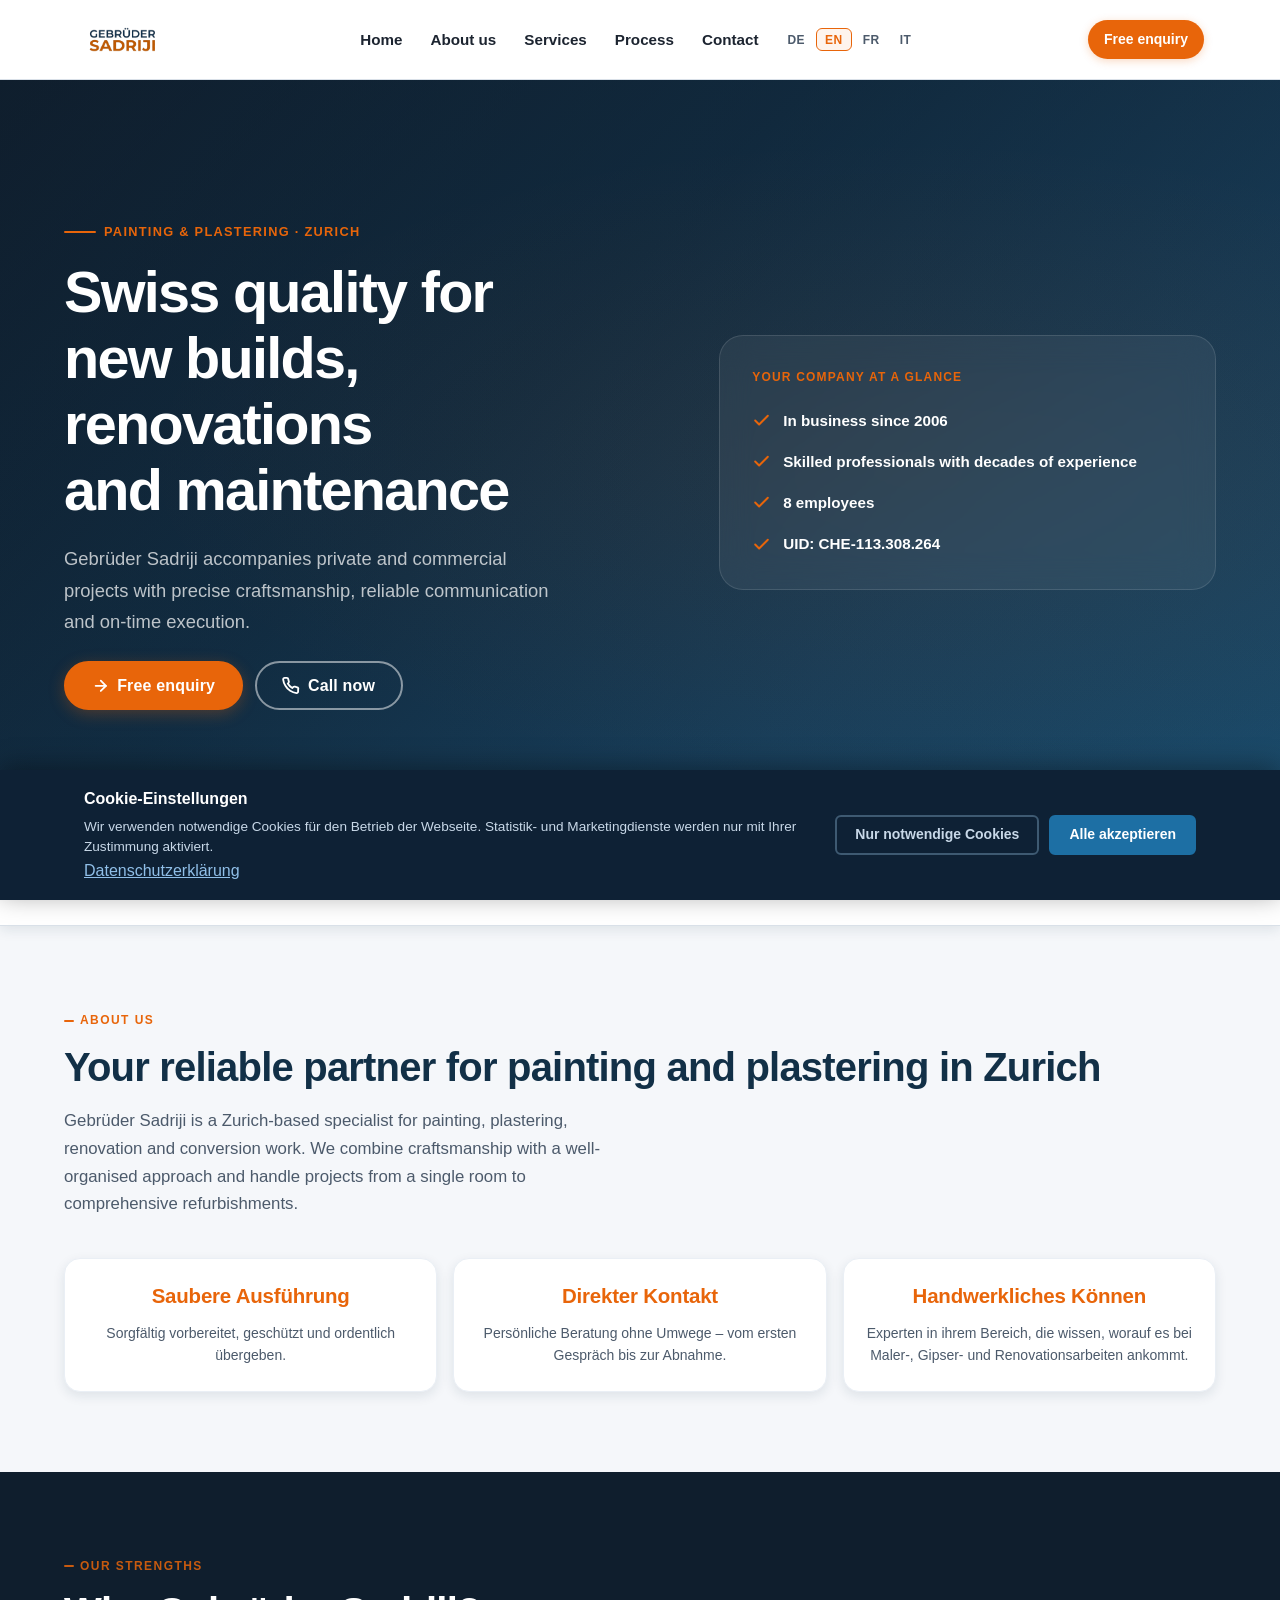
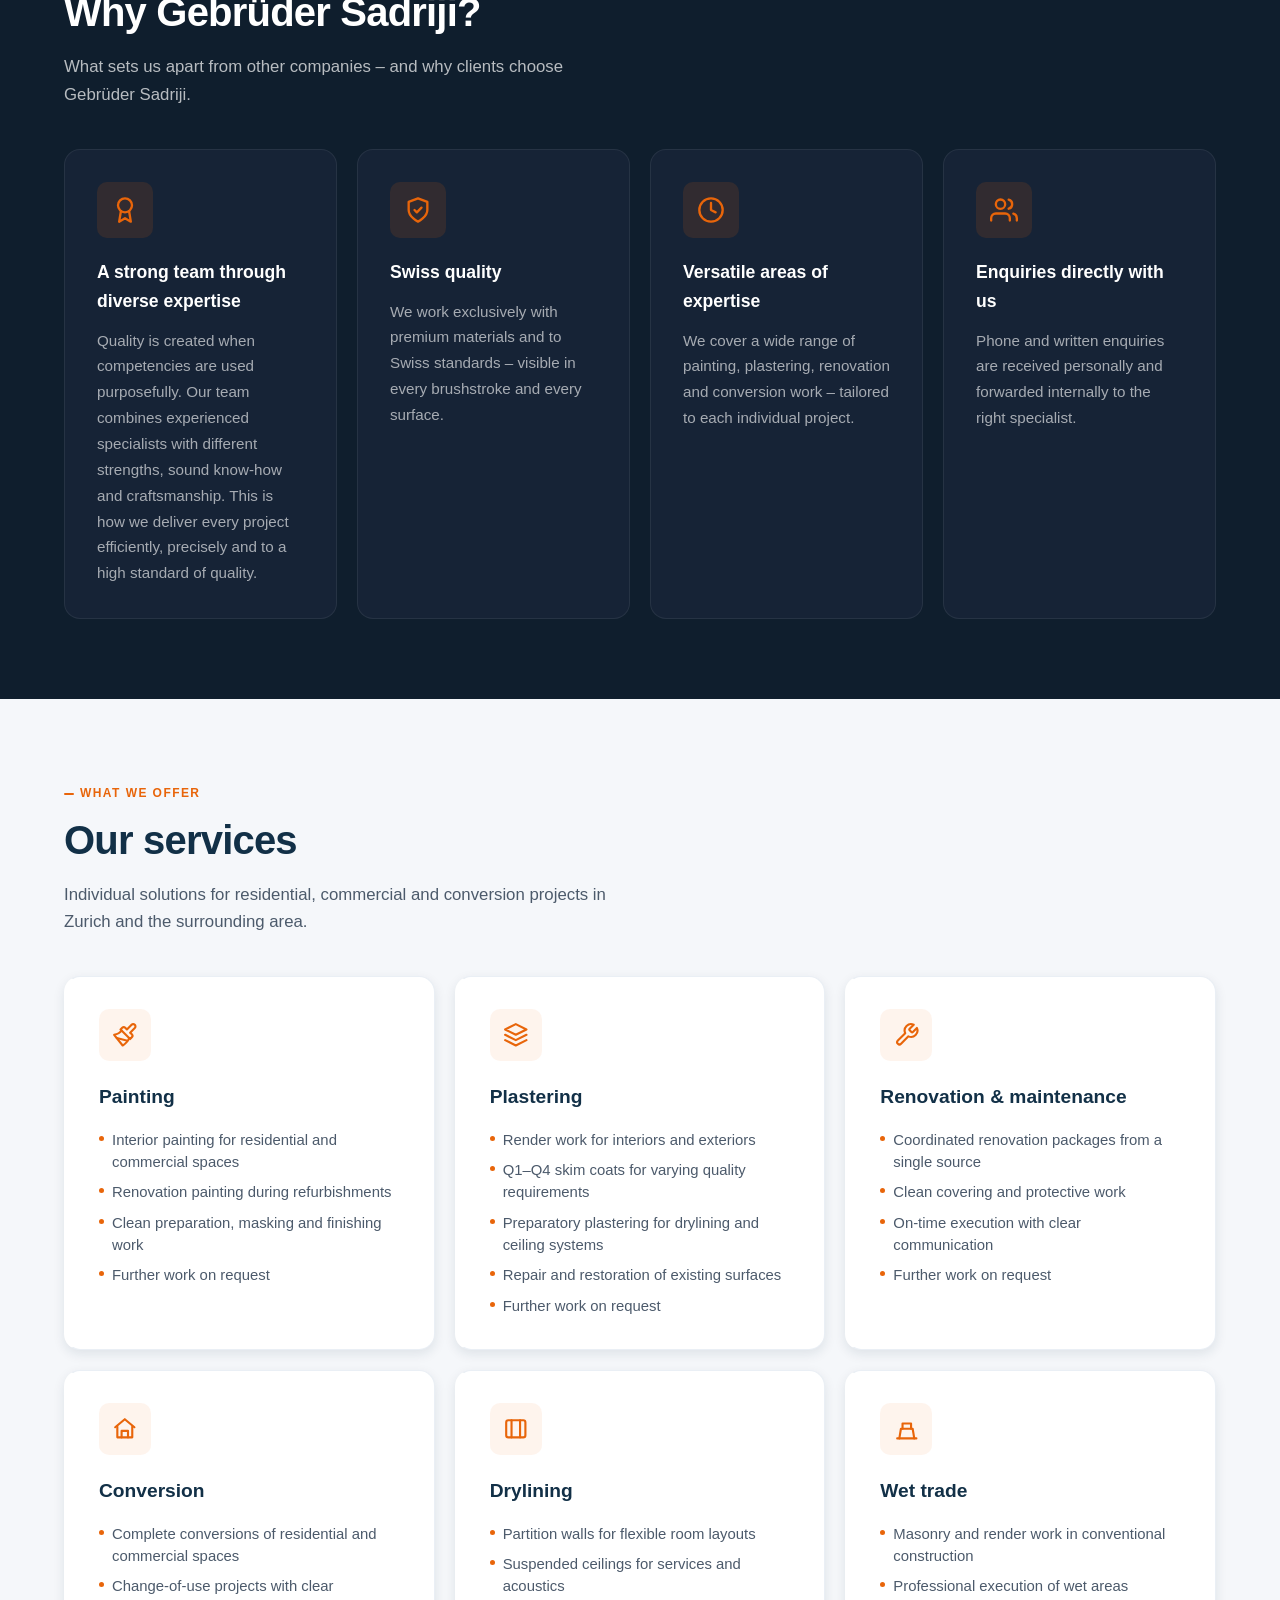
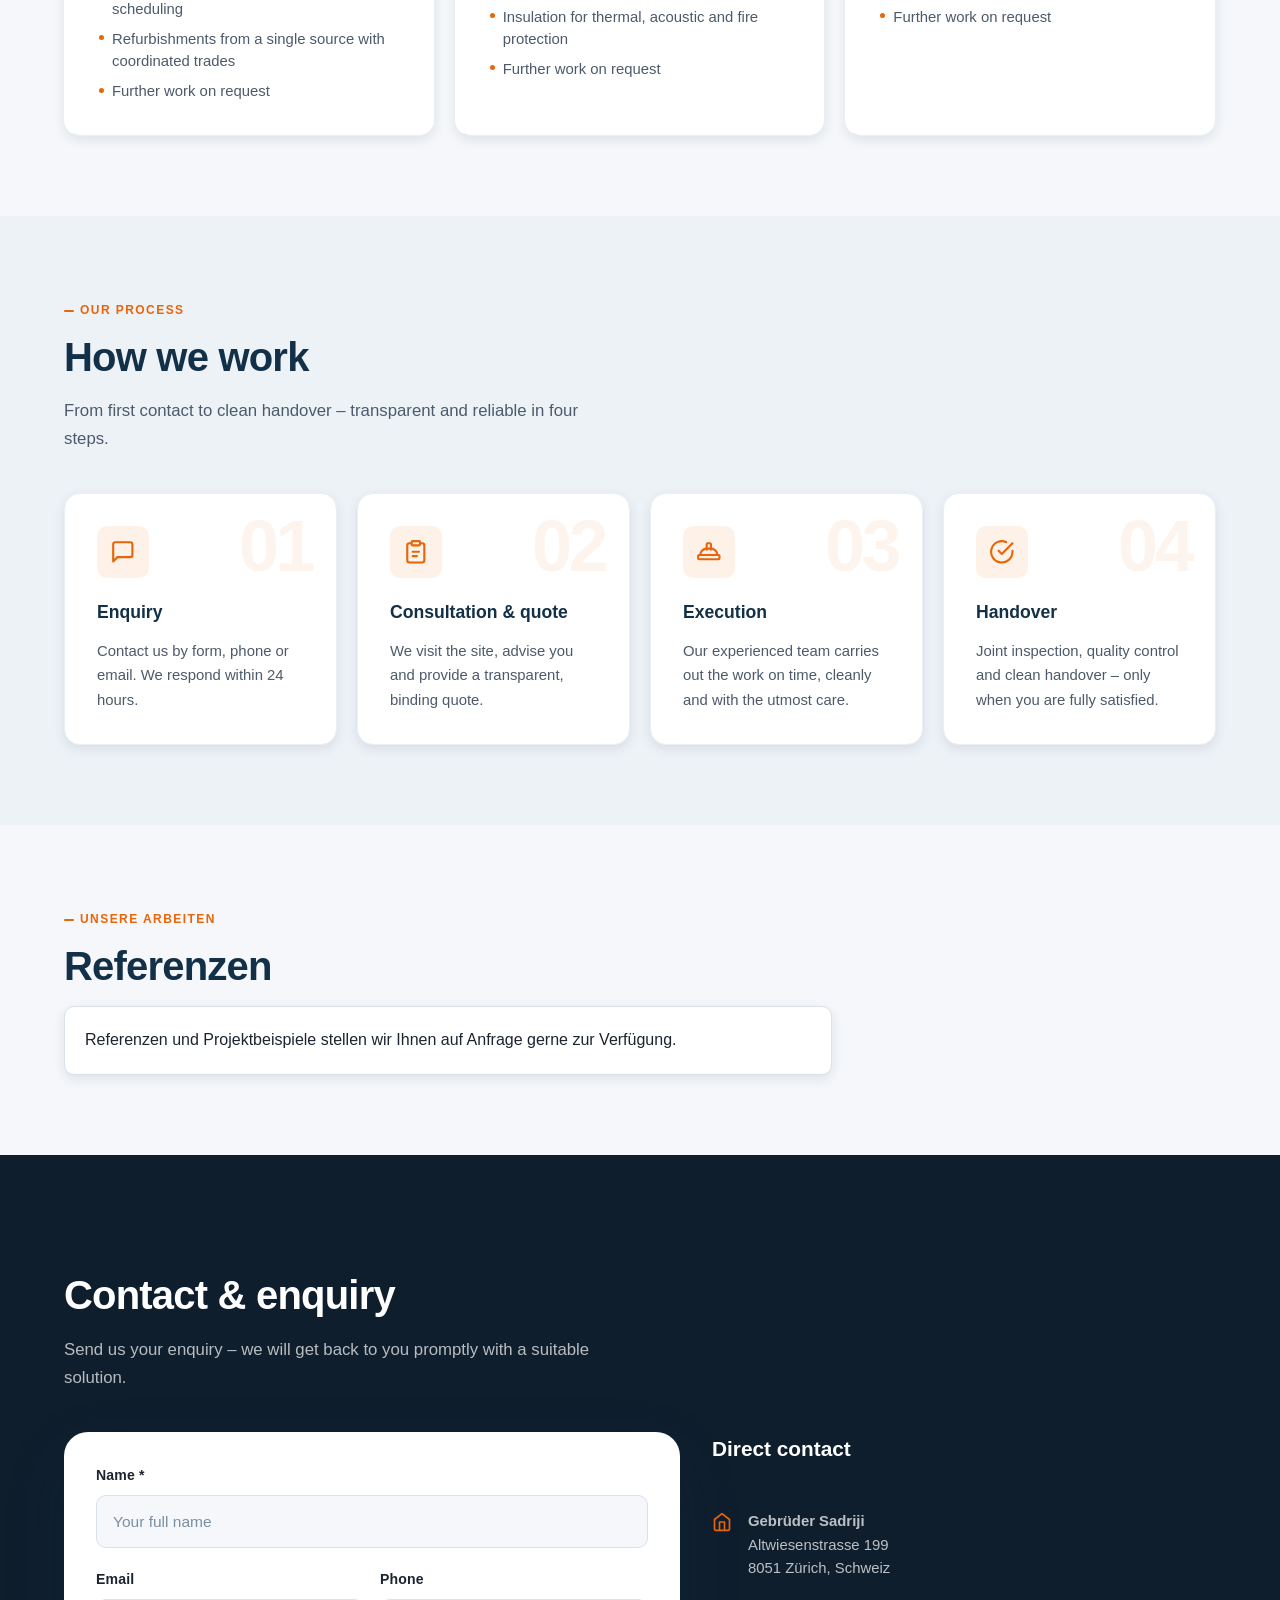
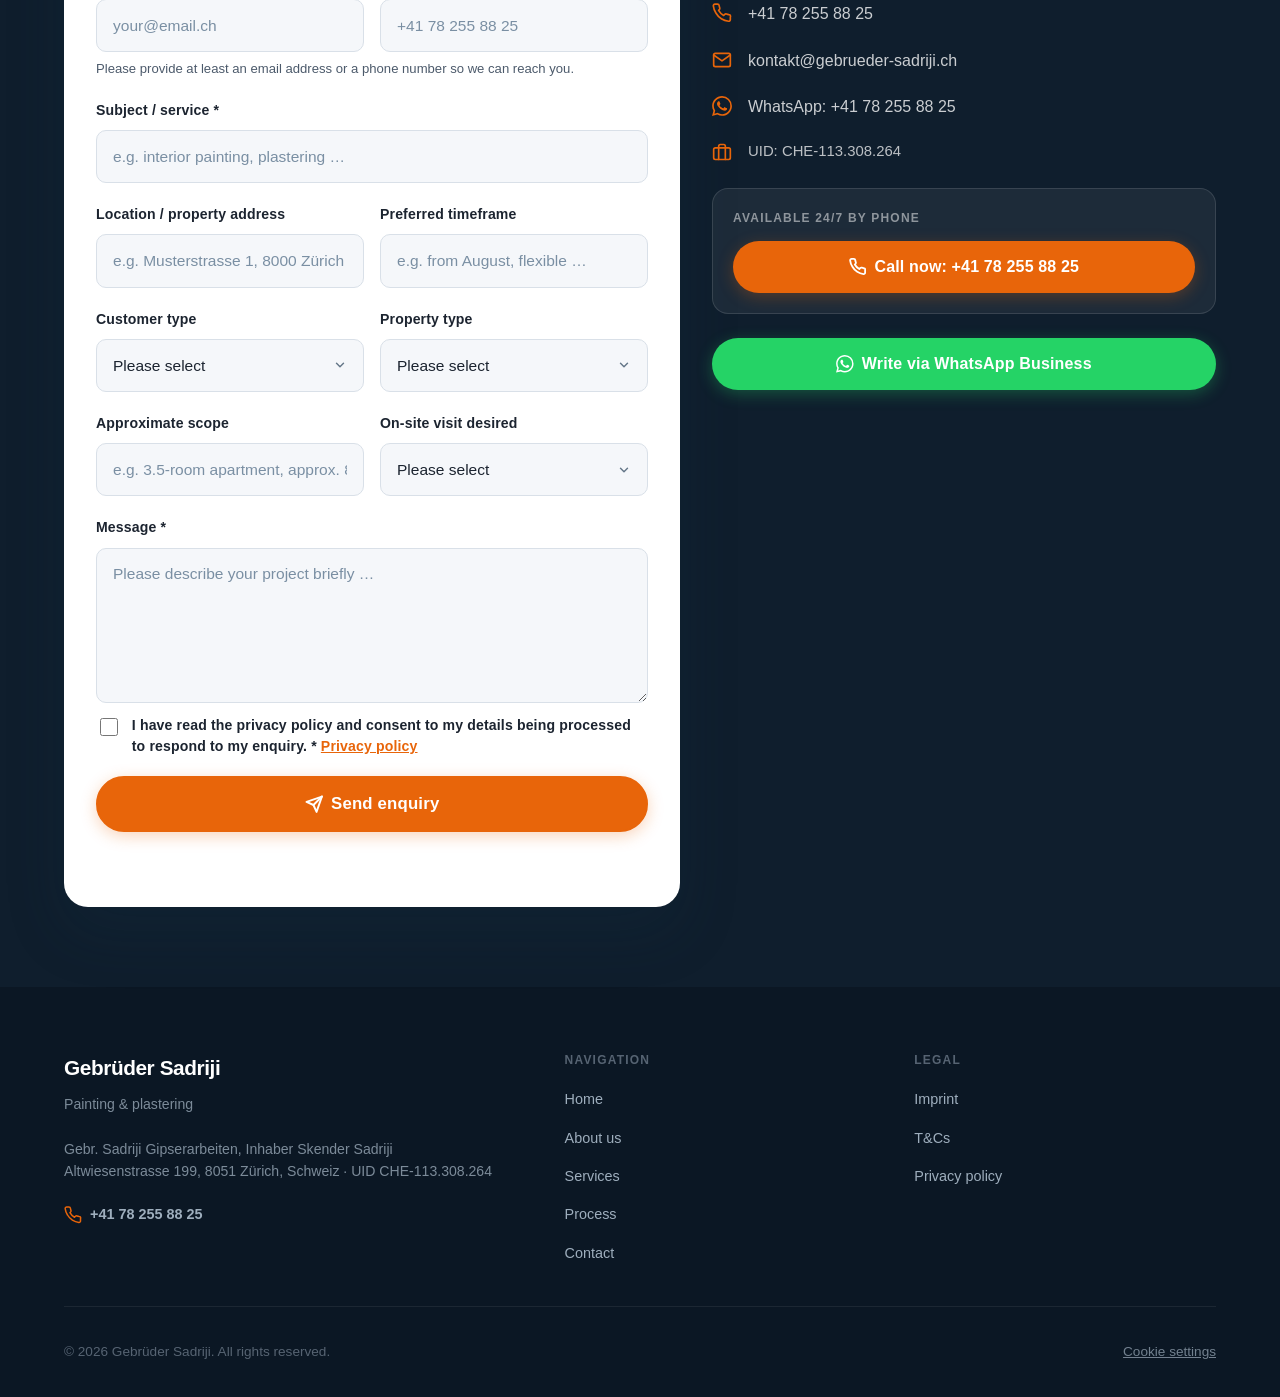
==== index.html @ f6197e45 "Fix language switcher duplication and consent/event handling" ====
<!DOCTYPE html>
<!-- Live-Sync-Marker: main-Deploy 2026-06-21 (v=20260621) – bestaetigt, dass die Live-Seite den aktuellen main-Stand ausliefert -->
<html lang="de-CH">
  <head>
    <meta charset="UTF-8" />
    <meta name="viewport" content="width=device-width, initial-scale=1.0" />
    <meta
      name="description"
      content="Gebrüder Sadriji aus Zürich: Maler-, Gipser-, Renovations-, Umbau-, Trockenbau- und Nassbauarbeiten in Schweizer Qualität. Fachkräfte mit jahrzehntelanger Erfahrung. Kostenlose Offerte anfragen oder telefonisch kontaktieren."
    />
    <meta name="keywords" content="Malerarbeiten Zürich, Gipserarbeiten Zürich, Renovation Zürich, Umbau Zürich, Trockenbau Zürich, Nassbau Zürich, Offerte" />
    <link rel="canonical" href="https://www.gebrueder-sadriji.ch/" />
    <title>Malerarbeiten &amp; Gipserarbeiten Zürich | Gebrüder Sadriji</title>

    <!-- Open Graph / Social -->
    <meta property="og:type" content="website" />
    <meta property="og:site_name" content="Gebrüder Sadriji" />
    <meta property="og:locale" content="de_CH" />
    <meta property="og:title" content="Malerarbeiten &amp; Gipserarbeiten Zürich | Gebrüder Sadriji" />
    <meta property="og:description" content="Maler-, Gipser-, Renovations-, Umbau-, Trockenbau- und Nassbauarbeiten in Zürich und Umgebung. Kostenlose Offerte anfragen." />
    <meta property="og:url" content="https://www.gebrueder-sadriji.ch/" />
    <meta property="og:image" content="https://www.gebrueder-sadriji.ch/assets/icons/icon-512.png" />
    <meta name="twitter:card" content="summary" />
    <meta name="twitter:title" content="Malerarbeiten &amp; Gipserarbeiten Zürich | Gebrüder Sadriji" />
    <meta name="twitter:description" content="Maler-, Gipser-, Renovations-, Umbau-, Trockenbau- und Nassbauarbeiten in Zürich und Umgebung. Kostenlose Offerte anfragen." />
    <meta name="twitter:image" content="https://www.gebrueder-sadriji.ch/assets/icons/icon-512.png" />

    <link rel="stylesheet" href="css/style.css?v=20260621" />
    <link rel="icon" type="image/png" sizes="192x192" href="assets/icons/icon-192.png" />
    <link rel="icon" type="image/png" sizes="512x512" href="assets/icons/icon-512.png" />
    <link rel="apple-touch-icon" sizes="180x180" href="assets/icons/icon-180.png" />
    <link rel="manifest" href="assets/site.webmanifest" />
    <meta name="theme-color" content="#123047" />

    <!-- LocalBusiness Schema.org JSON-LD -->
    <script type="application/ld+json">
      {
        "@context": "https://schema.org",
        "@type": "LocalBusiness",
        "name": "Gebrüder Sadriji",
        "legalName": "Gebr. Sadriji Gipserarbeiten, Inhaber Skender Sadriji",
        "url": "https://www.gebrueder-sadriji.ch/",
        "telephone": "+41782558825",
        "email": "kontakt@gebrueder-sadriji.ch",
        "address": {
          "@type": "PostalAddress",
          "streetAddress": "Altwiesenstrasse 199",
          "postalCode": "8051",
          "addressLocality": "Zürich",
          "addressCountry": "CH"
        },
        "areaServed": "Zürich und Umgebung",
        "priceRange": "$$",
        "description": "Maler-, Gipser-, Renovations-, Umbau-, Trockenbau- und Nassbauarbeiten in Zürich und Umgebung."
      }
    </script>

    <!-- Google Consent Mode v2 – Standardwerte (vor dem Google Tag gesetzt) -->
    <script>
      window.dataLayer = window.dataLayer || [];
      function gtag(){dataLayer.push(arguments);}
      gtag('consent', 'default', {
        ad_storage:         'denied',
        analytics_storage:  'denied',
        ad_user_data:       'denied',
        ad_personalization: 'denied',
        wait_for_update:    500
      });
    </script>
    <!-- Google tag (gtag.js) – AW-18241166068 -->
    <script async src="https://www.googletagmanager.com/gtag/js?id=AW-18241166068"></script>
    <script>
      gtag('js', new Date());
      gtag('config', 'AW-18241166068');
    </script>
    <!-- Google Tag Manager -->
    <script>
      (function(w,d,s,l,i){w[l]=w[l]||[];w[l].push({'gtm.start':
      new Date().getTime(),event:'gtm.js'});var f=d.getElementsByTagName(s)[0],
      j=d.createElement(s),dl=l!='dataLayer'?'&l='+l:'';j.async=true;j.src=
      'https://www.googletagmanager.com/gtm.js?id='+i+dl;f.parentNode.insertBefore(j,f);
      })(window,document,'script','dataLayer','GTM-WZVQ39B7');
    </script>
  </head>
  <body>
    <!-- Google Tag Manager (noscript) -->
    <noscript><iframe src="https://www.googletagmanager.com/ns.html?id=GTM-WZVQ39B7" title="Google Tag Manager" height="0" width="0" style="display:none;visibility:hidden"></iframe></noscript>
    <!-- Barrierefreiheit: Sprunglink zum Hauptinhalt -->
    <a class="skip-link" href="#hauptinhalt" data-i18n="a11y.skip">Zum Hauptinhalt springen</a>

    <!-- Scroll-Fortschrittsbalken -->
    <div class="scroll-progress" id="scrollProgress" role="progressbar" aria-hidden="true"></div>

    <!-- ================================================================
         HEADER / NAVIGATION
    ================================================================ -->
    <header class="site-header" id="top">
      <div class="container header-inner">
        <!-- Firmenlogo -->
        <a class="logo" href="#top" aria-label="Startseite Gebrüder Sadriji">
          <img
            src="assets/gebr%C3%BCder%20sadriji%20logo%20transparent%20(1).png"
            alt="Gebrüder Sadriji – Maler- und Gipserarbeiten"
            width="384"
            height="209"
            loading="eager"
            decoding="async"
          />
        </a>

        <button
          class="nav-toggle"
          aria-expanded="false"
          aria-controls="hauptnavigation"
          aria-label="Menü öffnen"
          type="button"
        >
          <span class="burger-line"></span>
          <span class="burger-line"></span>
          <span class="burger-line"></span>
        </button>

        <nav id="hauptnavigation" class="main-nav" aria-label="Hauptnavigation">
          <ul>
            <li><a href="#start" data-i18n="nav.start">Start</a></li>
            <li><a href="#ueber-uns" data-i18n="nav.about">Über uns</a></li>
            <li><a href="#leistungen" data-i18n="nav.services">Leistungen</a></li>
            <li><a href="#ablauf" data-i18n="nav.process">Ablauf</a></li>
            <li><a href="#kontakt" data-i18n="nav.contact">Kontakt</a></li>
          </ul>

          <!-- Language Switcher -->
          <div class="lang-switcher" role="navigation" aria-label="Sprache wählen">
            <button class="lang-btn" data-lang="de" aria-label="Deutsch" title="Deutsch">DE</button>
            <button class="lang-btn" data-lang="en" aria-label="English" title="English">EN</button>
            <button class="lang-btn" data-lang="fr" aria-label="Français" title="Français">FR</button>
            <button class="lang-btn" data-lang="it" aria-label="Italiano" title="Italiano">IT</button>
          </div>
        </nav>

        <a class="header-cta" href="#kontakt" data-i18n="nav.cta">
          <!-- Anfrage-Icon -->
          <svg class="icon" xmlns="http://www.w3.org/2000/svg" viewBox="0 0 24 24" fill="none" stroke="currentColor" stroke-width="2.5" stroke-linecap="round" stroke-linejoin="round" aria-hidden="true" focusable="false">
            <path d="M21 15a2 2 0 0 1-2 2H7l-4 4V5a2 2 0 0 1 2-2h14a2 2 0 0 1 2 2z"></path>
          </svg>
          <span data-i18n="nav.cta">Kostenlose Anfrage</span>
        </a>
      </div>
    </header>

    <main id="hauptinhalt">

      <!-- ================================================================
           HERO
      ================================================================ -->
      <section id="start" class="hero section">
        <div class="hero-bg" aria-hidden="true"></div>
        <div class="hero-overlay" aria-hidden="true"></div>

        <div class="container hero-grid reveal">
          <div class="hero-content">
            <p class="eyebrow" data-i18n="hero.eyebrow">Maler- &amp; Gipserarbeiten · Zürich</p>
            <h1 data-i18n-html="hero.title">Schweizer Qualität für<br>Neubau, Renovation<br>und Unterhalt</h1>
            <p class="hero-sub" data-i18n="hero.sub">
              Gebrüder Sadriji begleitet private und gewerbliche Projekte mit präziser
              Handwerksarbeit, verlässlicher Kommunikation und termingerechter Ausführung.
            </p>
            <div class="hero-actions">
              <a class="btn btn-primary" href="#kontakt">
                <svg class="icon" xmlns="http://www.w3.org/2000/svg" viewBox="0 0 24 24" fill="none" stroke="currentColor" stroke-width="2.5" stroke-linecap="round" stroke-linejoin="round" aria-hidden="true" focusable="false">
                  <line x1="5" y1="12" x2="19" y2="12"></line>
                  <polyline points="12 5 19 12 12 19"></polyline>
                </svg>
                <span data-i18n="hero.cta.primary">Kostenlose Anfrage</span>
              </a>
              <a class="btn btn-hero-call" href="tel:+41782558825" aria-label="Gebrüder Sadriji anrufen: +41 78 255 88 25">
                <svg class="icon" xmlns="http://www.w3.org/2000/svg" viewBox="0 0 24 24" fill="none" stroke="currentColor" stroke-width="2.5" stroke-linecap="round" stroke-linejoin="round" aria-hidden="true" focusable="false">
                  <path d="M22 16.92v3a2 2 0 0 1-2.18 2 19.79 19.79 0 0 1-8.63-3.07A19.5 19.5 0 0 1 4.69 12 19.79 19.79 0 0 1 1.59 3.47a2 2 0 0 1 1.98-2.18h3a2 2 0 0 1 2 1.72 12.84 12.84 0 0 0 .7 2.81 2 2 0 0 1-.45 2.11L7.91 8.91a16 16 0 0 0 6.08 6.08l1.3-1.3a2 2 0 0 1 2.11-.45 12.84 12.84 0 0 0 2.81.7A2 2 0 0 1 22 16.92z"></path>
                </svg>
                <span data-i18n="hero.cta.call">Jetzt anrufen</span>
              </a>
            </div>
          </div>

          <!-- Kurzprofil-Karte -->
          <div class="hero-card" aria-label="Kurzprofil Gebrüder Sadriji">
            <p class="hero-card-label" data-i18n="hero.card.label">Ihr Betrieb auf einen Blick</p>
            <ul class="hero-card-list">
              <li>
                <svg class="icon icon-check" xmlns="http://www.w3.org/2000/svg" viewBox="0 0 24 24" fill="none" stroke="currentColor" stroke-width="2.5" stroke-linecap="round" stroke-linejoin="round" aria-hidden="true" focusable="false">
                  <polyline points="20 6 9 17 4 12"></polyline>
                </svg>
                <span data-i18n="hero.card.fact1">Firmenbestehen seit 2006</span>
              </li>
              <li>
                <svg class="icon icon-check" xmlns="http://www.w3.org/2000/svg" viewBox="0 0 24 24" fill="none" stroke="currentColor" stroke-width="2.5" stroke-linecap="round" stroke-linejoin="round" aria-hidden="true" focusable="false">
                  <polyline points="20 6 9 17 4 12"></polyline>
                </svg>
                <span data-i18n="hero.card.fact2">Fachkräfte mit jahrzehntelanger Erfahrung</span>
              </li>
              <li>
                <svg class="icon icon-check" xmlns="http://www.w3.org/2000/svg" viewBox="0 0 24 24" fill="none" stroke="currentColor" stroke-width="2.5" stroke-linecap="round" stroke-linejoin="round" aria-hidden="true" focusable="false">
                  <polyline points="20 6 9 17 4 12"></polyline>
                </svg>
                <span data-i18n="hero.card.fact3">8 Mitarbeitende</span>
              </li>
              <li>
                <svg class="icon icon-check" xmlns="http://www.w3.org/2000/svg" viewBox="0 0 24 24" fill="none" stroke="currentColor" stroke-width="2.5" stroke-linecap="round" stroke-linejoin="round" aria-hidden="true" focusable="false">
                  <polyline points="20 6 9 17 4 12"></polyline>
                </svg>
                UID: CHE-113.308.264
              </li>
            </ul>
          </div>
        </div>
      </section>

      <!-- ================================================================
           TRUST-STRIP (direkt unter Hero)
      ================================================================ -->
      <div class="trust-strip" aria-label="Vertrauensmerkmale">
        <div class="container trust-strip-inner">
          <div class="trust-badge reveal">
            <svg class="icon" xmlns="http://www.w3.org/2000/svg" viewBox="0 0 24 24" fill="none" stroke="currentColor" stroke-width="2" stroke-linecap="round" stroke-linejoin="round" aria-hidden="true" focusable="false">
              <path d="M12 22s8-4 8-10V5l-8-3-8 3v7c0 6 8 10 8 10z"></path>
            </svg>
            <span data-i18n="trust.quality">Hochwertige Materialien</span>
          </div>
          <div class="trust-badge reveal" style="--reveal-delay: 0.1s">
            <svg class="icon" xmlns="http://www.w3.org/2000/svg" viewBox="0 0 24 24" fill="none" stroke="currentColor" stroke-width="2" stroke-linecap="round" stroke-linejoin="round" aria-hidden="true" focusable="false">
              <path d="M22 16.92v3a2 2 0 0 1-2.18 2 19.79 19.79 0 0 1-8.63-3.07A19.5 19.5 0 0 1 4.69 12 19.79 19.79 0 0 1 1.59 3.47a2 2 0 0 1 1.98-2.18h3a2 2 0 0 1 2 1.72 12.84 12.84 0 0 0 .7 2.81 2 2 0 0 1-.45 2.11L7.91 8.91a16 16 0 0 0 6.08 6.08l1.3-1.3a2 2 0 0 1 2.11-.45 12.84 12.84 0 0 0 2.81.7A2 2 0 0 1 22 16.92z"></path>
            </svg>
            <span data-i18n="trust.reachable">24/7 telefonisch erreichbar</span>
          </div>
          <div class="trust-badge reveal" style="--reveal-delay: 0.2s">
            <svg class="icon" xmlns="http://www.w3.org/2000/svg" viewBox="0 0 24 24" fill="none" stroke="currentColor" stroke-width="2" stroke-linecap="round" stroke-linejoin="round" aria-hidden="true" focusable="false">
              <rect x="3" y="4" width="18" height="18" rx="2" ry="2"></rect>
              <line x1="16" y1="2" x2="16" y2="6"></line>
              <line x1="8" y1="2" x2="8" y2="6"></line>
              <line x1="3" y1="10" x2="21" y2="10"></line>
              <polyline points="9 16 11 18 15 14"></polyline>
            </svg>
            <span data-i18n="trust.punctual">Termingerecht &amp; sauber</span>
          </div>
        </div>
      </div>

      <!-- ================================================================
           ÜBER UNS / KENNZAHLEN
      ================================================================ -->
      <section id="ueber-uns" class="section">
        <div class="container">
          <p class="section-eyebrow reveal" data-i18n="about.eyebrow">Über uns</p>
          <h2 class="reveal" data-i18n-html="about.title">Ihr verlässlicher Partner für Maler- und Gipserarbeiten in Zürich</h2>
          <p class="section-intro reveal" data-i18n="about.intro">
            Gebrüder Sadriji ist ein Zürcher Fachbetrieb für Maler-, Gipser-, Renovations-
            und Umbauarbeiten. Wir verbinden handwerkliches Know-how mit einer gut
            organisierten Arbeitsweise und betreuen Aufträge vom einzelnen Raum bis zur
            umfassenden Sanierung.
          </p>
          <div class="stats-grid" role="list" aria-label="Kennzahlen">
            <article class="stat-card reveal" role="listitem" style="--reveal-delay: 0s">
              <p class="stat-value">Saubere Ausführung</p>
              <p class="stat-label">Sorgfältig vorbereitet, geschützt und ordentlich übergeben.</p>
            </article>
            <article class="stat-card reveal" role="listitem" style="--reveal-delay: 0.1s">
              <p class="stat-value">Direkter Kontakt</p>
              <p class="stat-label">Persönliche Beratung ohne Umwege – vom ersten Gespräch bis zur Abnahme.</p>
            </article>
            <article class="stat-card reveal" role="listitem" style="--reveal-delay: 0.2s">
              <p class="stat-value">Handwerkliches Können</p>
              <p class="stat-label">Experten in ihrem Bereich, die wissen, worauf es bei Maler-, Gipser- und Renovationsarbeiten ankommt.</p>
            </article>
          </div>
        </div>
      </section>

      <!-- ================================================================
           WARUM GEBRÜDER SADRIJI (USP-Sektion)
      ================================================================ -->
      <section id="warum-wir" class="section section-dark">
        <div class="container">
          <p class="section-eyebrow section-eyebrow-light reveal" data-i18n="usp.eyebrow">Unsere Stärken</p>
          <h2 class="reveal text-light" data-i18n="usp.title">Warum Gebrüder Sadriji?</h2>
          <p class="section-intro section-intro-light reveal" data-i18n="usp.intro">
            Was uns von anderen Betrieben unterscheidet – und warum Kunden auf Gebrüder Sadriji setzen.
          </p>
          <div class="usp-grid">
            <article class="usp-card reveal" style="--reveal-delay: 0s">
              <div class="usp-icon-wrap" aria-hidden="true">
                <svg class="icon" xmlns="http://www.w3.org/2000/svg" viewBox="0 0 24 24" fill="none" stroke="currentColor" stroke-width="2" stroke-linecap="round" stroke-linejoin="round" aria-hidden="true" focusable="false">
                  <circle cx="12" cy="8" r="6"></circle>
                  <path d="M15.477 12.89 17 22l-5-3-5 3 1.523-9.11"></path>
                </svg>
              </div>
              <h3 data-i18n="usp.card1.title">Ein starkes Team durch unterschiedliche Fachkompetenzen</h3>
              <p data-i18n="usp.card1.text">Qualität entsteht, wenn Kompetenzen gezielt eingesetzt werden. Unser Team vereint erfahrene Fachleute mit unterschiedlichen Stärken, fundiertem Fachwissen und handwerklichem Können. So realisieren wir jedes Projekt effizient, präzise und auf hohem Qualitätsniveau.</p>
            </article>
            <article class="usp-card reveal" style="--reveal-delay: 0.1s">
              <div class="usp-icon-wrap" aria-hidden="true">
                <svg class="icon" xmlns="http://www.w3.org/2000/svg" viewBox="0 0 24 24" fill="none" stroke="currentColor" stroke-width="2" stroke-linecap="round" stroke-linejoin="round" aria-hidden="true" focusable="false">
                  <path d="M12 22s8-4 8-10V5l-8-3-8 3v7c0 6 8 10 8 10z"></path>
                  <polyline points="9 12 11 14 15 10"></polyline>
                </svg>
              </div>
              <h3 data-i18n="usp.card2.title">Schweizer Qualität</h3>
              <p data-i18n="usp.card2.text">Wir arbeiten ausschliesslich mit hochwertigen Materialien und nach Schweizer Standards – sichtbar in jedem Pinselstrich und jeder Oberfläche.</p>
            </article>
            <article class="usp-card reveal" style="--reveal-delay: 0.2s">
              <div class="usp-icon-wrap" aria-hidden="true">
                <svg class="icon" xmlns="http://www.w3.org/2000/svg" viewBox="0 0 24 24" fill="none" stroke="currentColor" stroke-width="2" stroke-linecap="round" stroke-linejoin="round" aria-hidden="true" focusable="false">
                  <circle cx="12" cy="12" r="10"></circle>
                  <polyline points="12 6 12 12 16 14"></polyline>
                </svg>
              </div>
              <h3 data-i18n="usp.card3.title">Vielseitige Fachbereiche</h3>
              <p data-i18n="usp.card3.text">Wir decken verschiedene Arbeiten rund um Maler-, Gipser-, Renovations- und Umbauprojekte ab – passend zum jeweiligen Auftrag.</p>
            </article>
            <article class="usp-card reveal" style="--reveal-delay: 0.3s">
              <div class="usp-icon-wrap" aria-hidden="true">
                <svg class="icon" xmlns="http://www.w3.org/2000/svg" viewBox="0 0 24 24" fill="none" stroke="currentColor" stroke-width="2" stroke-linecap="round" stroke-linejoin="round" aria-hidden="true" focusable="false">
                  <path d="M17 21v-2a4 4 0 0 0-4-4H5a4 4 0 0 0-4 4v2"></path>
                  <circle cx="9" cy="7" r="4"></circle>
                  <path d="M23 21v-2a4 4 0 0 0-3-3.87"></path>
                  <path d="M16 3.13a4 4 0 0 1 0 7.75"></path>
                </svg>
              </div>
              <h3 data-i18n="usp.card4.title">Anfragen direkt bei uns</h3>
              <p data-i18n="usp.card4.text">Telefonische und schriftliche Anfragen werden persönlich entgegengenommen und intern an die passende Fachperson weitergeleitet.</p>
            </article>
          </div>
        </div>
      </section>

      <!-- ================================================================
           LEISTUNGEN
      ================================================================ -->
      <section id="leistungen" class="section">
        <div class="container">
          <p class="section-eyebrow reveal" data-i18n="services.eyebrow">Was wir anbieten</p>
          <h2 class="reveal" data-i18n="services.title">Unsere Leistungen</h2>
          <p class="section-intro reveal" data-i18n="services.intro">Individuelle Lösungen für Wohn-, Gewerbe- und Umbauprojekte in Zürich und Umgebung.</p>

          <div class="service-grid">
            <article class="service-card reveal" style="--reveal-delay: 0s">
              <div class="service-icon-wrap" aria-hidden="true">
                <svg class="icon" xmlns="http://www.w3.org/2000/svg" viewBox="0 0 24 24" fill="none" stroke="currentColor" stroke-width="2" stroke-linecap="round" stroke-linejoin="round" aria-hidden="true" focusable="false">
                  <path d="M18.37 2.63 14 7l-1.59-1.59a2 2 0 0 0-2.82 0L8 7l9 9 1.59-1.59a2 2 0 0 0 0-2.82L17 10l4.37-4.37a2.12 2.12 0 1 0-3-3z"></path>
                  <path d="M9 8c-2 3-4 3.5-7 4l8 10c2-1 6-5 6-7"></path>
                  <path d="M14.5 17.5 4.5 15"></path>
                </svg>
              </div>
              <h3 data-i18n="services.painting.title">Malerarbeiten</h3>
              <ul>
                <li data-i18n="services.painting.li1">Innenanstriche für Wohn- und Geschäftsflächen</li>
                <li data-i18n="services.painting.li2">Renovationsanstriche bei Sanierungen</li>
                <li data-i18n="services.painting.li3">Vorbereitungs-, Abdeck- und Abschlussarbeiten</li>
                <li data-i18n="services.onRequest">Weitere Arbeiten auf Anfrage</li>
              </ul>
            </article>
            <article class="service-card reveal" style="--reveal-delay: 0.1s">
              <div class="service-icon-wrap" aria-hidden="true">
                <svg class="icon" xmlns="http://www.w3.org/2000/svg" viewBox="0 0 24 24" fill="none" stroke="currentColor" stroke-width="2" stroke-linecap="round" stroke-linejoin="round" aria-hidden="true" focusable="false">
                  <polygon points="12 2 2 7 12 12 22 7 12 2"></polygon>
                  <polyline points="2 17 12 22 22 17"></polyline>
                  <polyline points="2 12 12 17 22 12"></polyline>
                </svg>
              </div>
              <h3 data-i18n="services.plaster.title">Gipserarbeiten</h3>
              <ul>
                <li data-i18n="services.plaster.li1">Verputzarbeiten im Innen- und Aussenbereich</li>
                <li data-i18n="services.plaster.li2">Q1–Q4 Spachtelarbeiten für unterschiedliche Qualitätsanforderungen</li>
                <li data-i18n="services.plaster.li3">Vorbereitende Gipserarbeiten für Trockenbau- und Deckensysteme</li>
                <li data-i18n="services.plaster.li4">Reparatur und Instandsetzung bestehender Flächen</li>
                <li data-i18n="services.onRequest">Weitere Arbeiten auf Anfrage</li>
              </ul>
            </article>
            <article class="service-card reveal" style="--reveal-delay: 0.2s">
              <div class="service-icon-wrap" aria-hidden="true">
                <svg class="icon" xmlns="http://www.w3.org/2000/svg" viewBox="0 0 24 24" fill="none" stroke="currentColor" stroke-width="2" stroke-linecap="round" stroke-linejoin="round" aria-hidden="true" focusable="false">
                  <path d="M14.7 6.3a1 1 0 0 0 0 1.4l1.6 1.6a1 1 0 0 0 1.4 0l3.77-3.77a6 6 0 0 1-7.94 7.94l-6.91 6.91a2.12 2.12 0 0 1-3-3l6.91-6.91a6 6 0 0 1 7.94-7.94l-3.76 3.76z"></path>
                </svg>
              </div>
              <h3 data-i18n="services.renovation.title">Renovation &amp; Unterhalt</h3>
              <ul>
                <li data-i18n="services.renovation.li1">Koordinierte Renovationspakete aus einer Hand</li>
                <li data-i18n="services.renovation.li2">Abdeck- und Schutzarbeiten</li>
                <li data-i18n="services.renovation.li3">Umsetzung nach besprochenem Projektumfang</li>
                <li data-i18n="services.onRequest">Weitere Arbeiten auf Anfrage</li>
              </ul>
            </article>
            <article class="service-card reveal" style="--reveal-delay: 0.3s">
              <div class="service-icon-wrap" aria-hidden="true">
                <svg class="icon" xmlns="http://www.w3.org/2000/svg" viewBox="0 0 24 24" fill="none" stroke="currentColor" stroke-width="2" stroke-linecap="round" stroke-linejoin="round" aria-hidden="true" focusable="false">
                  <path d="M3 10.5 12 3l9 7.5"></path>
                  <path d="M5 10v10h14V10"></path>
                  <path d="M9 20v-6h6v6"></path>
                </svg>
              </div>
              <h3 data-i18n="services.conversion.title">Umbau</h3>
              <ul>
                <li data-i18n="services.conversion.li1">Komplett-Umbauten von Wohn- und Gewerbeflächen</li>
                <li data-i18n="services.conversion.li2">Umnutzungen mit klarer Ablauf- und Terminplanung</li>
                <li data-i18n="services.conversion.li3">Sanierungen aus einer Hand mit abgestimmten Gewerken</li>
                <li data-i18n="services.onRequest">Weitere Arbeiten auf Anfrage</li>
              </ul>
            </article>
            <article class="service-card reveal" style="--reveal-delay: 0.4s">
              <div class="service-icon-wrap" aria-hidden="true">
                <svg class="icon" xmlns="http://www.w3.org/2000/svg" viewBox="0 0 24 24" fill="none" stroke="currentColor" stroke-width="2" stroke-linecap="round" stroke-linejoin="round" aria-hidden="true" focusable="false">
                  <rect x="3" y="4" width="18" height="16" rx="2"></rect>
                  <path d="M8 4v16M16 4v16"></path>
                </svg>
              </div>
              <h3 data-i18n="services.drywall.title">Trockenbau</h3>
              <ul>
                <li data-i18n="services.drywall.li1">Trennwände für flexible Raumkonzepte</li>
                <li data-i18n="services.drywall.li2">Abgehängte Decken für Technik und Akustik</li>
                <li data-i18n="services.drywall.li3">Dämmungen für Wärme-, Schall- und Brandschutz</li>
                <li data-i18n="services.onRequest">Weitere Arbeiten auf Anfrage</li>
              </ul>
            </article>
            <article class="service-card reveal" style="--reveal-delay: 0.5s">
              <div class="service-icon-wrap" aria-hidden="true">
                <svg class="icon" xmlns="http://www.w3.org/2000/svg" viewBox="0 0 24 24" fill="none" stroke="currentColor" stroke-width="2" stroke-linecap="round" stroke-linejoin="round" aria-hidden="true" focusable="false">
                  <path d="M3 21h18"></path>
                  <path d="m5 21 1.5-9h11L19 21"></path>
                  <path d="M8 12V7h8v5"></path>
                </svg>
              </div>
              <h3 data-i18n="services.masonry.title">Nassbau</h3>
              <ul>
                <li data-i18n="services.masonry.li1">Mauer- und Verputzarbeiten im konventionellen Bau</li>
                <li data-i18n="services.masonry.li2">Fachgerechte Ausführung von Nassbereichen</li>
                <li data-i18n="services.onRequest">Weitere Arbeiten auf Anfrage</li>
              </ul>
            </article>
          </div>
        </div>
      </section>

      <!-- ================================================================
           ABLAUF / „SO ARBEITEN WIR"
      ================================================================ -->
      <section id="ablauf" class="section section-alt">
        <div class="container">
          <p class="section-eyebrow reveal" data-i18n="process.eyebrow">Unser Vorgehen</p>
          <h2 class="reveal" data-i18n="process.title">So arbeiten wir</h2>
          <p class="section-intro reveal" data-i18n="process.intro">Von der Anfrage bis zum Abschluss begleiten wir Ihr Projekt Schritt für Schritt.</p>

          <div class="steps-grid">
            <article class="step-card reveal" style="--reveal-delay: 0s">
              <div class="step-number" aria-hidden="true">01</div>
              <div class="step-icon-wrap" aria-hidden="true">
                <svg class="icon" xmlns="http://www.w3.org/2000/svg" viewBox="0 0 24 24" fill="none" stroke="currentColor" stroke-width="2" stroke-linecap="round" stroke-linejoin="round" aria-hidden="true" focusable="false">
                  <path d="M21 15a2 2 0 0 1-2 2H7l-4 4V5a2 2 0 0 1 2-2h14a2 2 0 0 1 2 2z"></path>
                </svg>
              </div>
              <h3 data-i18n="process.step1.title">Anfrage</h3>
              <p data-i18n="process.step1.text">Sie kontaktieren uns per Formular, Telefon, E-Mail oder WhatsApp. Wir nehmen Ihr Anliegen auf und klären die wichtigsten Informationen.</p>
            </article>
            <article class="step-card reveal" style="--reveal-delay: 0.1s">
              <div class="step-number" aria-hidden="true">02</div>
              <div class="step-icon-wrap" aria-hidden="true">
                <svg class="icon" xmlns="http://www.w3.org/2000/svg" viewBox="0 0 24 24" fill="none" stroke="currentColor" stroke-width="2" stroke-linecap="round" stroke-linejoin="round" aria-hidden="true" focusable="false">
                  <path d="M16 4h2a2 2 0 0 1 2 2v14a2 2 0 0 1-2 2H6a2 2 0 0 1-2-2V6a2 2 0 0 1 2-2h2"></path>
                  <rect x="8" y="2" width="8" height="4" rx="1" ry="1"></rect>
                  <line x1="9" y1="12" x2="15" y2="12"></line>
                  <line x1="9" y1="16" x2="13" y2="16"></line>
                </svg>
              </div>
              <h3 data-i18n="process.step2.title">Besichtigung</h3>
              <p data-i18n="process.step2.text">Je nach Auftrag schauen wir uns die Situation vor Ort an und besprechen, welche Arbeiten benötigt werden.</p>
            </article>
            <article class="step-card reveal" style="--reveal-delay: 0.2s">
              <div class="step-number" aria-hidden="true">03</div>
              <div class="step-icon-wrap" aria-hidden="true">
                <svg class="icon" xmlns="http://www.w3.org/2000/svg" viewBox="0 0 24 24" fill="none" stroke="currentColor" stroke-width="2" stroke-linecap="round" stroke-linejoin="round" aria-hidden="true" focusable="false">
                  <path d="M2 18a1 1 0 0 0 1 1h18a1 1 0 0 0 1-1v-2a1 1 0 0 0-1-1H3a1 1 0 0 0-1 1v2z"></path>
                  <path d="M10 10V5a1 1 0 0 1 1-1h2a1 1 0 0 1 1 1v5"></path>
                  <path d="M4 15a6 6 0 0 1 6-6h4a6 6 0 0 1 6 6"></path>
                </svg>
              </div>
              <h3 data-i18n="process.step3.title">Offerte</h3>
              <p data-i18n="process.step3.text">Sie erhalten eine transparente Offerte mit den besprochenen Arbeiten, den Leistungen und allen wichtigen Details.</p>
            </article>
            <article class="step-card reveal" style="--reveal-delay: 0.3s">
              <div class="step-number" aria-hidden="true">04</div>
              <div class="step-icon-wrap" aria-hidden="true">
                <svg class="icon" xmlns="http://www.w3.org/2000/svg" viewBox="0 0 24 24" fill="none" stroke="currentColor" stroke-width="2" stroke-linecap="round" stroke-linejoin="round" aria-hidden="true" focusable="false">
                  <path d="M22 11.08V12a10 10 0 1 1-5.93-9.14"></path>
                  <polyline points="22 4 12 14.01 9 11.01"></polyline>
                </svg>
              </div>
              <h3 data-i18n="process.step4.title">Umsetzung &amp; Abschluss</h3>
              <p data-i18n="process.step4.text">Nach Ihrer Zusage wird der Auftrag ausgeführt. Zum Schluss wird das Ergebnis gemeinsam geprüft und der Auftrag abgeschlossen.</p>
            </article>
          </div>
        </div>
      </section>

      <!-- ================================================================
           REFERENZEN / GALERIE (vorerst ausgeblendet – kein echtes Bildmaterial)
      ================================================================ -->
      <section id="referenzen" class="section">
        <div class="container">
          <p class="section-eyebrow reveal">Unsere Arbeiten</p>
          <h2 class="reveal">Referenzen</h2>
          <div class="references-note reveal" role="note" aria-label="Hinweis zu Referenzen und Projektbeispielen">
            <p>Referenzen und Projektbeispiele stellen wir Ihnen auf Anfrage gerne zur Verfügung.</p>
          </div>
        </div>
      </section>

      <!-- ================================================================
           KONTAKT & SCHNELLANFRAGE
      ================================================================ -->
      <section id="kontakt" class="section section-contact-dark">
        <div class="container">
          <p class="section-eyebrow section-eyebrow-light reveal" data-i18n="contact.eyebrow">Kostenlose Anfrage</p>
          <h2 class="text-light reveal" data-i18n="contact.title">Kontakt &amp; Anfrage</h2>
          <p class="section-intro section-intro-light reveal" data-i18n="contact.intro">
            Senden Sie uns Ihre Anfrage – wir melden uns zeitnah mit einer passenden Lösung.
          </p>
          <div class="contact-grid">
            <div class="contact-form-wrap reveal">
              <form
                id="anfrageformular"
                class="contact-form"
                action="https://formspree.io/f/xpqekneb"
                method="post"
                novalidate
              >
                <input type="hidden" name="_subject" value="Neue Anfrage über die Website Gebrüder Sadriji" />
                <input type="text" name="_gotcha" tabindex="-1" autocomplete="off" aria-hidden="true" style="display: none" />
                <div class="form-field">
                  <label for="name" data-i18n="form.name">Name *</label>
                  <input id="name" name="name" type="text" autocomplete="name" required data-i18n-placeholder="form.name.placeholder" placeholder="Ihr vollständiger Name" />
                </div>
                <div class="form-row">
                  <div class="form-field">
                    <label for="email" data-i18n="form.email">E-Mail</label>
                    <input id="email" name="email" type="email" autocomplete="email" data-i18n-placeholder="form.email.placeholder" placeholder="ihre@email.ch" />
                  </div>
                  <div class="form-field">
                    <label for="telefon" data-i18n="form.phone">Telefon</label>
                    <input id="telefon" name="telefon" type="tel" autocomplete="tel" placeholder="+41 78 255 88 25" />
                  </div>
                </div>
                <p class="form-hint" data-i18n="form.contactHint">Bitte geben Sie mindestens E-Mail oder Telefon an, damit wir Sie erreichen können.</p>
                <div class="form-field">
                  <label for="betreff" data-i18n="form.subject">Betreff / Leistung *</label>
                  <input id="betreff" name="betreff" type="text" required data-i18n-placeholder="form.subject.placeholder" placeholder="z. B. Innenanstrich, Verputzarbeiten …" />
                </div>
                <div class="form-row">
                  <div class="form-field">
                    <label for="ort" data-i18n="form.location">Ort / Objektadresse</label>
                    <input id="ort" name="ort" type="text" autocomplete="street-address" data-i18n-placeholder="form.location.placeholder" placeholder="z. B. Musterstrasse 1, 8000 Zürich" />
                  </div>
                  <div class="form-field">
                    <label for="zeitraum" data-i18n="form.period">Gewünschter Zeitraum</label>
                    <input id="zeitraum" name="zeitraum" type="text" data-i18n-placeholder="form.period.placeholder" placeholder="z. B. ab August, flexibel …" />
                  </div>
                </div>
                <div class="form-row">
                  <div class="form-field">
                    <label for="kundentyp" data-i18n="form.customerType">Kundentyp</label>
                    <select id="kundentyp" name="kundentyp">
                      <option value="" data-i18n="form.select.placeholder">Bitte wählen</option>
                      <option value="Privatkunde" data-i18n="form.customerType.private">Privatkunde</option>
                      <option value="Verwaltung" data-i18n="form.customerType.management">Verwaltung</option>
                      <option value="Firma" data-i18n="form.customerType.company">Firma</option>
                    </select>
                  </div>
                  <div class="form-field">
                    <label for="objektart" data-i18n="form.objectType">Objektart</label>
                    <select id="objektart" name="objektart">
                      <option value="" data-i18n="form.select.placeholder">Bitte wählen</option>
                      <option value="Wohnung" data-i18n="form.objectType.apartment">Wohnung</option>
                      <option value="Haus" data-i18n="form.objectType.house">Haus</option>
                      <option value="Büro" data-i18n="form.objectType.office">Büro</option>
                      <option value="Gewerbe" data-i18n="form.objectType.commercial">Gewerbe</option>
                      <option value="Baustelle" data-i18n="form.objectType.construction">Baustelle</option>
                      <option value="Anderes" data-i18n="form.objectType.other">Anderes</option>
                    </select>
                  </div>
                </div>
                <div class="form-row">
                  <div class="form-field">
                    <label for="umfang" data-i18n="form.scope">Ungefährer Umfang</label>
                    <input id="umfang" name="umfang" type="text" data-i18n-placeholder="form.scope.placeholder" placeholder="z. B. 3.5-Zimmer-Wohnung, ca. 80 m² …" />
                  </div>
                  <div class="form-field">
                    <label for="besichtigung" data-i18n="form.visit">Besichtigung gewünscht</label>
                    <select id="besichtigung" name="besichtigung">
                      <option value="" data-i18n="form.select.placeholder">Bitte wählen</option>
                      <option value="Ja" data-i18n="form.visit.yes">Ja</option>
                      <option value="Nein" data-i18n="form.visit.no">Nein</option>
                      <option value="Noch offen" data-i18n="form.visit.open">Noch offen</option>
                    </select>
                  </div>
                </div>
                <div class="form-field">
                  <label for="nachricht" data-i18n="form.message">Nachricht *</label>
                  <textarea id="nachricht" name="nachricht" rows="5" required data-i18n-placeholder="form.message.placeholder" placeholder="Beschreiben Sie kurz Ihr Vorhaben …"></textarea>
                </div>
                <div class="form-field form-field-consent">
                  <label class="form-consent" for="datenschutz">
                    <input id="datenschutz" name="datenschutz" type="checkbox" value="akzeptiert" required />
                    <span class="form-consent-text">
                      <span data-i18n="form.privacy">Ich habe die Datenschutzerklärung gelesen und bin mit der Bearbeitung meiner Angaben zur Beantwortung der Anfrage einverstanden. *</span>
                      <a href="/datenschutz/" target="_blank" rel="noopener" data-i18n="form.privacy.link">Datenschutzerklärung</a>
                    </span>
                  </label>
                </div>
                <button class="btn btn-primary btn-large" type="submit">
                  <svg class="icon" xmlns="http://www.w3.org/2000/svg" viewBox="0 0 24 24" fill="none" stroke="currentColor" stroke-width="2.5" stroke-linecap="round" stroke-linejoin="round" aria-hidden="true" focusable="false">
                    <line x1="22" y1="2" x2="11" y2="13"></line>
                    <polygon points="22 2 15 22 11 13 2 9 22 2"></polygon>
                  </svg>
                  <span class="btn-label" data-i18n="form.submit">Anfrage senden</span>
                </button>
                <p id="form-feedback" class="form-feedback" role="status" aria-live="polite"></p>
              </form>
            </div>

            <aside class="contact-info reveal" aria-label="Kontaktdaten" style="--reveal-delay: 0.15s">
              <h3 data-i18n="contact.direct">Direktkontakt</h3>
              <ul class="contact-info-list">
                <li>
                  <svg class="icon" xmlns="http://www.w3.org/2000/svg" viewBox="0 0 24 24" fill="none" stroke="currentColor" stroke-width="2" stroke-linecap="round" stroke-linejoin="round" aria-hidden="true" focusable="false">
                    <path d="M3 9l9-7 9 7v11a2 2 0 0 1-2 2H5a2 2 0 0 1-2-2z"></path>
                    <polyline points="9 22 9 12 15 12 15 22"></polyline>
                  </svg>
                  <span><strong>Gebrüder Sadriji</strong><br>Altwiesenstrasse 199<br>8051 Zürich, Schweiz</span>
                </li>
                <li>
                  <svg class="icon" xmlns="http://www.w3.org/2000/svg" viewBox="0 0 24 24" fill="none" stroke="currentColor" stroke-width="2" stroke-linecap="round" stroke-linejoin="round" aria-hidden="true" focusable="false">
                    <path d="M22 16.92v3a2 2 0 0 1-2.18 2 19.79 19.79 0 0 1-8.63-3.07A19.5 19.5 0 0 1 4.69 12 19.79 19.79 0 0 1 1.59 3.47a2 2 0 0 1 1.98-2.18h3a2 2 0 0 1 2 1.72 12.84 12.84 0 0 0 .7 2.81 2 2 0 0 1-.45 2.11L7.91 8.91a16 16 0 0 0 6.08 6.08l1.3-1.3a2 2 0 0 1 2.11-.45 12.84 12.84 0 0 0 2.81.7A2 2 0 0 1 22 16.92z"></path>
                  </svg>
                  <a href="tel:+41782558825">+41 78 255 88 25</a>
                </li>
                <li>
                  <svg class="icon" xmlns="http://www.w3.org/2000/svg" viewBox="0 0 24 24" fill="none" stroke="currentColor" stroke-width="2" stroke-linecap="round" stroke-linejoin="round" aria-hidden="true" focusable="false">
                    <path d="M4 4h16c1.1 0 2 .9 2 2v12c0 1.1-.9 2-2 2H4c-1.1 0-2-.9-2-2V6c0-1.1.9-2 2-2z"></path>
                    <polyline points="22,6 12,13 2,6"></polyline>
                  </svg>
                  <a href="mailto:kontakt@gebrueder-sadriji.ch">kontakt@gebrueder-sadriji.ch</a>
                </li>
                <li>
                  <svg class="icon" xmlns="http://www.w3.org/2000/svg" viewBox="0 0 24 24" fill="currentColor" aria-hidden="true" focusable="false">
                    <path d="M17.472 14.382c-.297-.149-1.758-.867-2.03-.967-.273-.099-.471-.148-.67.15-.197.297-.767.966-.94 1.164-.173.199-.347.223-.644.075-.297-.15-1.255-.463-2.39-1.475-.883-.788-1.48-1.761-1.653-2.059-.173-.297-.018-.458.13-.606.134-.133.298-.347.446-.52.149-.174.198-.298.298-.497.099-.198.05-.371-.025-.52-.075-.149-.669-1.612-.916-2.207-.242-.579-.487-.5-.669-.51l-.57-.01c-.198 0-.52.074-.792.372-.272.297-1.04 1.016-1.04 2.479 0 1.462 1.065 2.875 1.213 3.074.149.198 2.096 3.2 5.077 4.487.71.306 1.263.489 1.694.625.712.227 1.36.195 1.872.118.571-.085 1.758-.719 2.006-1.413.247-.694.247-1.289.173-1.413-.074-.124-.272-.198-.57-.347m-5.421 7.403h-.004a9.87 9.87 0 0 1-5.031-1.378l-.361-.214-3.741.982.998-3.648-.235-.374a9.86 9.86 0 0 1-1.51-5.26c.002-5.45 4.436-9.884 9.888-9.884 2.64 0 5.122 1.03 6.988 2.898a9.825 9.825 0 0 1 2.893 6.994c-.003 5.45-4.437 9.884-9.885 9.884m8.413-18.297A11.815 11.815 0 0 0 12.05 0C5.495 0 .16 5.335.157 11.892c0 2.096.548 4.142 1.588 5.945L.057 24l6.305-1.654a11.882 11.882 0 0 0 5.683 1.448h.005c6.554 0 11.89-5.335 11.893-11.893a11.821 11.821 0 0 0-3.48-8.413"></path>
                  </svg>
                  <a href="https://wa.me/41782558825" target="_blank" rel="noopener">WhatsApp: +41 78 255 88 25</a>
                </li>
                <li>
                  <svg class="icon" xmlns="http://www.w3.org/2000/svg" viewBox="0 0 24 24" fill="none" stroke="currentColor" stroke-width="2" stroke-linecap="round" stroke-linejoin="round" aria-hidden="true" focusable="false">
                    <rect x="2" y="7" width="20" height="14" rx="2" ry="2"></rect>
                    <path d="M16 21V5a2 2 0 0 0-2-2h-4a2 2 0 0 0-2 2v16"></path>
                  </svg>
                  <span>UID: CHE-113.308.264</span>
                </li>
              </ul>

              <!-- Kontakt-CTA – professionell, kein Alarm-Look -->
              <div class="contact-call-box">
                <p class="contact-call-label" data-i18n="contact.reachable">24/7 telefonisch erreichbar</p>
                <a class="btn btn-call-large" href="tel:+41782558825" aria-label="Gebrüder Sadriji anrufen">
                  <svg class="icon" xmlns="http://www.w3.org/2000/svg" viewBox="0 0 24 24" fill="none" stroke="currentColor" stroke-width="2.5" stroke-linecap="round" stroke-linejoin="round" aria-hidden="true" focusable="false">
                    <path d="M22 16.92v3a2 2 0 0 1-2.18 2 19.79 19.79 0 0 1-8.63-3.07A19.5 19.5 0 0 1 4.69 12 19.79 19.79 0 0 1 1.59 3.47a2 2 0 0 1 1.98-2.18h3a2 2 0 0 1 2 1.72 12.84 12.84 0 0 0 .7 2.81 2 2 0 0 1-.45 2.11L7.91 8.91a16 16 0 0 0 6.08 6.08l1.3-1.3a2 2 0 0 1 2.11-.45 12.84 12.84 0 0 0 2.81.7A2 2 0 0 1 22 16.92z"></path>
                  </svg>
                  <span data-i18n="contact.callBtn">Jetzt anrufen: +41 78 255 88 25</span>
                </a>
              </div>

              <!-- WhatsApp Business -->
              <a class="btn btn-whatsapp-large" href="https://wa.me/41782558825" target="_blank" rel="noopener" aria-label="WhatsApp Business Chat öffnen: +41 78 255 88 25">
                <svg class="icon" xmlns="http://www.w3.org/2000/svg" viewBox="0 0 24 24" fill="currentColor" aria-hidden="true" focusable="false">
                  <path d="M17.472 14.382c-.297-.149-1.758-.867-2.03-.967-.273-.099-.471-.148-.67.15-.197.297-.767.966-.94 1.164-.173.199-.347.223-.644.075-.297-.15-1.255-.463-2.39-1.475-.883-.788-1.48-1.761-1.653-2.059-.173-.297-.018-.458.13-.606.134-.133.298-.347.446-.52.149-.174.198-.298.298-.497.099-.198.05-.371-.025-.52-.075-.149-.669-1.612-.916-2.207-.242-.579-.487-.5-.669-.51l-.57-.01c-.198 0-.52.074-.792.372-.272.297-1.04 1.016-1.04 2.479 0 1.462 1.065 2.875 1.213 3.074.149.198 2.096 3.2 5.077 4.487.71.306 1.263.489 1.694.625.712.227 1.36.195 1.872.118.571-.085 1.758-.719 2.006-1.413.247-.694.247-1.289.173-1.413-.074-.124-.272-.198-.57-.347m-5.421 7.403h-.004a9.87 9.87 0 0 1-5.031-1.378l-.361-.214-3.741.982.998-3.648-.235-.374a9.86 9.86 0 0 1-1.51-5.26c.002-5.45 4.436-9.884 9.888-9.884 2.64 0 5.122 1.03 6.988 2.898a9.825 9.825 0 0 1 2.893 6.994c-.003 5.45-4.437 9.884-9.885 9.884m8.413-18.297A11.815 11.815 0 0 0 12.05 0C5.495 0 .16 5.335.157 11.892c0 2.096.548 4.142 1.588 5.945L.057 24l6.305-1.654a11.882 11.882 0 0 0 5.683 1.448h.005c6.554 0 11.89-5.335 11.893-11.893a11.821 11.821 0 0 0-3.48-8.413"></path>
                </svg>
                <span data-i18n="contact.whatsapp">WhatsApp Business schreiben</span>
              </a>
            </aside>
          </div>
        </div>
      </section>
    </main>

    <!-- ================================================================
         FOOTER
    ================================================================ -->
    <footer class="site-footer">
      <div class="container footer-grid">
        <div class="footer-about">
          <p class="footer-brand">Gebrüder Sadriji</p>
          <p class="footer-tagline" data-i18n-html="footer.tagline">Maler- und Gipserarbeiten<br><br>Gebr. Sadriji Gipserarbeiten, Inhaber Skender Sadriji<br>Altwiesenstrasse 199, 8051 Zürich, Schweiz · UID CHE-113.308.264</p>
          <a class="footer-phone" href="tel:+41782558825">
            <svg class="icon" xmlns="http://www.w3.org/2000/svg" viewBox="0 0 24 24" fill="none" stroke="currentColor" stroke-width="2" stroke-linecap="round" stroke-linejoin="round" aria-hidden="true" focusable="false">
              <path d="M22 16.92v3a2 2 0 0 1-2.18 2 19.79 19.79 0 0 1-8.63-3.07A19.5 19.5 0 0 1 4.69 12 19.79 19.79 0 0 1 1.59 3.47a2 2 0 0 1 1.98-2.18h3a2 2 0 0 1 2 1.72 12.84 12.84 0 0 0 .7 2.81 2 2 0 0 1-.45 2.11L7.91 8.91a16 16 0 0 0 6.08 6.08l1.3-1.3a2 2 0 0 1 2.11-.45 12.84 12.84 0 0 0 2.81.7A2 2 0 0 1 22 16.92z"></path>
            </svg>
            +41 78 255 88 25
          </a>
        </div>
        <nav class="footer-nav" aria-label="Footer-Navigation">
          <p class="footer-nav-title" data-i18n="footer.navTitle">Navigation</p>
          <ul>
            <li><a href="#start" data-i18n="nav.start">Start</a></li>
            <li><a href="#ueber-uns" data-i18n="nav.about">Über uns</a></li>
            <li><a href="#leistungen" data-i18n="nav.services">Leistungen</a></li>
            <li><a href="#ablauf" data-i18n="nav.process">Ablauf</a></li>
            <li><a href="#kontakt" data-i18n="nav.contact">Kontakt</a></li>
          </ul>
        </nav>
        <div class="footer-legal">
          <p class="footer-nav-title" data-i18n="footer.legalTitle">Rechtliches</p>
          <ul>
            <li><a href="/impressum/" data-i18n="footer.imprint">Impressum</a></li>
            <li><a href="/agb/" data-i18n="footer.agb">AGB</a></li>
            <li><a href="/datenschutz/" data-i18n="footer.privacy">Datenschutz</a></li>
          </ul>
        </div>
      </div>
      <div class="container footer-bottom">
        <p>&copy; <span id="jahr"></span> Gebrüder Sadriji. <span data-i18n="footer.rights">Alle Rechte vorbehalten.</span></p>
        <button type="button" class="footer-cookie-settings" data-action="cookie-settings" data-i18n="footer.cookieSettings">Cookie-Einstellungen</button>
      </div>
    </footer>

    <!-- ================================================================
         FLOATING CALL BUTTON (24/7 telefonisch erreichbar)
    ================================================================ -->
    <a
      class="floating-call"
      href="tel:+41782558825"
      aria-label="Gebrüder Sadriji anrufen"
    >
      <!-- Telefon-Icon -->
      <svg class="icon" xmlns="http://www.w3.org/2000/svg" viewBox="0 0 24 24" fill="none" stroke="currentColor" stroke-width="2.5" stroke-linecap="round" stroke-linejoin="round" aria-hidden="true" focusable="false">
        <path d="M22 16.92v3a2 2 0 0 1-2.18 2 19.79 19.79 0 0 1-8.63-3.07A19.5 19.5 0 0 1 4.69 12 19.79 19.79 0 0 1 1.59 3.47a2 2 0 0 1 1.98-2.18h3a2 2 0 0 1 2 1.72 12.84 12.84 0 0 0 .7 2.81 2 2 0 0 1-.45 2.11L7.91 8.91a16 16 0 0 0 6.08 6.08l1.3-1.3a2 2 0 0 1 2.11-.45 12.84 12.84 0 0 0 2.81.7A2 2 0 0 1 22 16.92z"></path>
      </svg>
      <span class="floating-call-text" data-i18n="floatingBtn.text">Jetzt anrufen</span>
    </a>

    <script src="js/gtag.js?v=20260621"></script>
    <script src="js/main.js?v=20260621"></script>
  </body>
</html>
---- css/style.css ----
/* ================================================================
   DESIGN-TOKENS / CSS-VARIABLEN
================================================================ */
:root {
  --color-primary:        #123047;
  --color-primary-hover:  #1a4564;
  --color-primary-light:  #1e4a70;
  --color-accent:         #e8650a;
  --color-accent-hover:   #c9530a;
  --color-accent-glow:    rgba(232, 101, 10, 0.25);

  /* Neutraltöne */
  --color-bg:          #f5f7fa;
  --color-bg-alt:      #edf2f7;
  --color-surface:     #ffffff;
  --color-text:        #1c2430;
  --color-text-soft:   #4c5a6b;
  --color-text-muted:  #7a8fa3;
  --color-border:      #d9e0e8;
  --color-border-soft: #eaeff5;

  /* Spezialfarben */
  --color-dark:        #0f1e2d;
  --color-dark-card:   #162336;
  --color-success:     #1a7a4a;
  --color-danger:      #d42b2b;

  /* Schatten */
  --shadow-xs:  0 1px 3px rgba(18, 48, 71, 0.08);
  --shadow-sm:  0 4px 12px rgba(18, 48, 71, 0.10);
  --shadow-md:  0 8px 24px rgba(18, 48, 71, 0.12);
  --shadow-lg:  0 16px 40px rgba(18, 48, 71, 0.15);
  --shadow-xl:  0 24px 60px rgba(18, 48, 71, 0.20);

  /* Border-Radius */
  --radius-sm:   0.375rem;
  --radius-md:   0.625rem;
  --radius-lg:   1rem;
  --radius-xl:   1.5rem;
  --radius-full: 999px;

  /* Übergänge */
  --transition-fast: all 0.15s ease;
  --transition-base: all 0.25s ease;
  --transition-slow: all 0.4s ease;

  /* Abstands-Skala */
  --space-1:  0.25rem;
  --space-2:  0.5rem;
  --space-3:  0.75rem;
  --space-4:  1rem;
  --space-5:  1.25rem;
  --space-6:  1.5rem;
  --space-8:  2rem;
  --space-10: 2.5rem;
  --space-12: 3rem;
  --space-16: 4rem;
  --space-20: 5rem;
  --space-24: 6rem;

  /* Typografie */
  --font-base: "Segoe UI", Roboto, "Helvetica Neue", Arial, sans-serif;
  --container-max: 72rem;
  --header-height: 5rem;
}

/* ================================================================
   RESET & BASIS
================================================================ */
*, *::before, *::after { box-sizing: border-box; }

html { scroll-behavior: smooth; }

body {
  margin: 0;
  font-family: var(--font-base);
  line-height: 1.65;
  color: var(--color-text);
  background: var(--color-bg);
  -webkit-font-smoothing: antialiased;
}

img { display: block; max-width: 100%; }

a { color: inherit; }

/* ================================================================
   SCROLL-FORTSCHRITTSBALKEN
================================================================ */
.scroll-progress {
  position: fixed;
  top: 0; left: 0;
  width: 0%; height: 3px;
  background: linear-gradient(90deg, var(--color-accent), var(--color-accent-hover));
  z-index: 2000;
  transition: width 0.1s linear;
  border-radius: 0 var(--radius-full) var(--radius-full) 0;
}

/* ================================================================
   BARRIEREFREIHEIT
================================================================ */
.skip-link {
  position: absolute;
  left: -9999px; top: 0;
  background: var(--color-primary);
  color: #fff;
  padding: var(--space-3) var(--space-4);
  z-index: 3000;
  font-weight: 700;
  border-radius: 0 0 var(--radius-sm) 0;
}
.skip-link:focus { left: var(--space-2); top: var(--space-2); }

:focus-visible {
  outline: 2px solid var(--color-accent);
  outline-offset: 3px;
  border-radius: 2px;
}

/* ================================================================
   LAYOUT-HELFER
================================================================ */
.container {
  width: min(100% - 2rem, var(--container-max));
  margin-inline: auto;
}

.section { padding: var(--space-20) 0; }
.section-alt { background: var(--color-bg-alt); }

/* ================================================================
   ICONS
================================================================ */
.icon {
  display: inline-block;
  width: 1.25em; height: 1.25em;
  flex-shrink: 0;
  vertical-align: middle;
}
.icon-check { color: var(--color-accent); }
.icon-star  { color: #f5a623; width: 1.1em; height: 1.1em; }

/* ================================================================
   TYPOGRAFIE – SECTION EYEBROW (ersetzt generische Pill-Labels)
   Kein Rahmen, kein Badge – klare Akzentlinie links, schlicht und hochwertig.
================================================================ */
.section-eyebrow {
  display: inline-block;
  font-size: 0.75rem;
  font-weight: 700;
  text-transform: uppercase;
  letter-spacing: 0.12em;
  color: var(--color-accent);
  margin: 0 0 var(--space-3);
  padding-left: var(--space-4);
  position: relative;
}
.section-eyebrow::before {
  content: '';
  position: absolute;
  left: 0;
  top: 50%;
  transform: translateY(-50%);
  width: 0.625rem;
  height: 2px;
  background: var(--color-accent);
  border-radius: 2px;
}
.section-eyebrow-light { color: rgba(232, 101, 10, 0.85); }
.section-eyebrow-light::before { background: rgba(232, 101, 10, 0.85); }

.section h2, h2 {
  margin-top: 0;
  font-size: clamp(1.75rem, 4vw, 2.5rem);
  font-weight: 800;
  line-height: 1.2;
  letter-spacing: -0.02em;
  color: var(--color-primary);
  margin-bottom: var(--space-4);
}

.text-light { color: #fff; }

.section-intro {
  max-width: 60ch;
  color: var(--color-text-soft);
  margin-bottom: var(--space-10);
  font-size: 1.05rem;
}
.section-intro-light { color: rgba(255, 255, 255, 0.7); }

/* ================================================================
   HEADER / NAVIGATION
================================================================ */
.site-header {
  position: sticky;
  top: 0; z-index: 1000;
  background: rgba(255, 255, 255, 0.97);
  border-bottom: 1px solid var(--color-border);
  backdrop-filter: blur(10px);
  -webkit-backdrop-filter: blur(10px);
  transition: box-shadow 0.3s ease, background 0.3s ease;
  height: var(--header-height);
}
.site-header.scrolled {
  box-shadow: var(--shadow-md);
  background: rgba(255, 255, 255, 0.99);
}

.header-inner {
  display: grid;
  grid-template-columns: auto auto;
  align-items: center;
  gap: var(--space-3);
  height: 100%;
  position: relative;
}

.logo {
  --logo-vertical-padding: 0.45rem;
  --logo-max-height-offset: calc(var(--logo-vertical-padding) * 2);
  display: inline-flex;
  align-items: center;
  height: 100%;
  padding-block: var(--logo-vertical-padding);
}
.logo img {
  display: block;
  width: auto;
  height: min(4rem, calc(var(--header-height) - var(--logo-max-height-offset)));
  max-width: min(13rem, 48vw);
  object-fit: contain;
}

/* Burger */
.nav-toggle {
  justify-self: end;
  display: inline-flex;
  flex-direction: column;
  gap: 5px;
  width: 2.75rem; height: 2.75rem;
  border: 1.5px solid var(--color-border);
  border-radius: var(--radius-sm);
  background: var(--color-surface);
  align-items: center;
  justify-content: center;
  cursor: pointer;
  transition: var(--transition-fast);
}
.nav-toggle:hover {
  border-color: var(--color-primary);
  background: var(--color-bg);
}
.burger-line {
  display: block;
  width: 1.2rem; height: 2px;
  background: var(--color-text);
  border-radius: 2px;
  transition: transform 0.3s ease, opacity 0.3s ease;
}
.nav-toggle[aria-expanded="true"] .burger-line:nth-child(1) { transform: translateY(7px) rotate(45deg); }
.nav-toggle[aria-expanded="true"] .burger-line:nth-child(2) { opacity: 0; transform: scaleX(0); }
.nav-toggle[aria-expanded="true"] .burger-line:nth-child(3) { transform: translateY(-7px) rotate(-45deg); }

.main-nav {
  position: absolute;
  top: calc(100% + 0.55rem);
  left: 0; right: 0;
  grid-column: 1 / -1;
  overflow: hidden;
  max-height: 0;
  opacity: 0;
  visibility: hidden;
  pointer-events: none;
  transform: translateY(-0.35rem);
  transform-origin: top;
  will-change: max-height, opacity, transform;
  border: 1px solid transparent;
  border-radius: var(--radius-md);
  background: rgba(255, 255, 255, 0.98);
  box-shadow: 0 18px 36px rgba(18, 48, 71, 0.14);
  transition:
    max-height 0.34s cubic-bezier(0.22, 1, 0.36, 1),
    opacity 0.22s ease,
    transform 0.22s ease,
    visibility 0s linear 0.34s,
    border-color 0.22s ease;
}
.main-nav.open {
  opacity: 1;
  visibility: visible;
  pointer-events: auto;
  transform: translateY(0);
  border-color: var(--color-border-soft);
  transition:
    max-height 0.34s cubic-bezier(0.22, 1, 0.36, 1),
    opacity 0.22s ease,
    transform 0.22s ease,
    visibility 0s linear 0s;
}
.main-nav ul {
  list-style: none;
  margin: 0;
  padding: var(--space-3);
  display: grid;
  gap: var(--space-1);
}
.main-nav a {
  display: block;
  text-decoration: none;
  font-weight: 600;
  font-size: 0.95rem;
  padding: var(--space-2) var(--space-3);
  border-radius: var(--radius-sm);
  color: var(--color-text);
  transition: var(--transition-fast);
}
.main-nav a:hover,
.main-nav a:focus-visible {
  color: var(--color-accent);
  background: rgba(232, 101, 10, 0.06);
}

/* ----------------------------------------------------------------
   LANGUAGE SWITCHER
---------------------------------------------------------------- */
.lang-switcher {
  display: flex;
  align-items: center;
  gap: var(--space-2);
  border-top: 1px solid var(--color-border-soft);
  margin-top: var(--space-2);
  padding: var(--space-3) var(--space-3) var(--space-2);
  justify-content: flex-start;
}
.lang-btn {
  background: transparent;
  border: 1px solid transparent;
  border-radius: var(--radius-sm);
  color: var(--color-text-soft);
  cursor: pointer;
  font: inherit;
  font-size: 0.75rem;
  font-weight: 700;
  letter-spacing: 0.04em;
  padding: 0.3rem 0.5rem;
  transition: var(--transition-fast);
  line-height: 1;
}
.lang-btn:hover {
  color: var(--color-accent);
  border-color: var(--color-border);
  background: rgba(232, 101, 10, 0.05);
}
.lang-btn.active,
.lang-btn[aria-current="true"] {
  color: var(--color-accent);
  border-color: var(--color-accent);
  background: rgba(232, 101, 10, 0.07);
}

/* Header-CTA */
.header-cta {
  display: none;
  align-items: center;
  gap: var(--space-2);
  text-decoration: none;
  color: #fff;
  background: var(--color-accent);
  padding: var(--space-2) var(--space-4);
  border-radius: var(--radius-full);
  font-weight: 700;
  font-size: 0.875rem;
  transition: var(--transition-base);
  box-shadow: 0 2px 8px var(--color-accent-glow);
  white-space: nowrap;
}
.header-cta:hover,
.header-cta:focus-visible {
  background: var(--color-accent-hover);
  box-shadow: 0 4px 16px var(--color-accent-glow);
  transform: translateY(-1px);
}
.header-cta .icon { width: 1rem; height: 1rem; }

/* ================================================================
   BUTTONS
================================================================ */
.btn {
  display: inline-flex;
  align-items: center;
  justify-content: center;
  gap: var(--space-2);
  border-radius: var(--radius-full);
  padding: 0.8rem 1.6rem;
  border: 2px solid transparent;
  font-weight: 700;
  font-size: 1rem;
  text-decoration: none;
  transition: var(--transition-base);
  cursor: pointer;
  line-height: 1.2;
  letter-spacing: 0.01em;
}
.btn .icon { width: 1.1em; height: 1.1em; }

.btn-primary {
  background: var(--color-accent);
  color: #fff;
  border-color: var(--color-accent);
  box-shadow: 0 4px 16px rgba(232, 101, 10, 0.28);
}
.btn-primary:hover,
.btn-primary:focus-visible {
  background: var(--color-accent-hover);
  border-color: var(--color-accent-hover);
  box-shadow: 0 6px 24px rgba(232, 101, 10, 0.38);
  transform: translateY(-2px);
}
.btn-primary:active { transform: translateY(0); }

.btn:disabled,
.btn[aria-disabled="true"] {
  cursor: wait;
  opacity: 0.72;
  transform: none;
  box-shadow: none;
}

/* Hero secondary call button */
.btn-hero-call {
  background: transparent;
  color: #fff;
  border-color: rgba(255, 255, 255, 0.5);
}
.btn-hero-call:hover,
.btn-hero-call:focus-visible {
  background: rgba(255, 255, 255, 0.12);
  border-color: #fff;
  transform: translateY(-2px);
}

.btn-secondary {
  border-color: var(--color-primary);
  color: var(--color-primary);
  background: transparent;
}
.btn-secondary:hover,
.btn-secondary:focus-visible {
  background: var(--color-primary);
  color: #fff;
  transform: translateY(-2px);
}

.btn-large {
  padding: 1rem 2rem;
  font-size: 1.05rem;
}

/* Telefonischer Anruf CTA (Kontaktsektion) */
.btn-call-large {
  display: inline-flex;
  align-items: center;
  gap: var(--space-2);
  background: var(--color-accent);
  color: #fff;
  border-radius: var(--radius-full);
  padding: 0.9rem 1.8rem;
  font-weight: 700;
  font-size: 1rem;
  text-decoration: none;
  transition: var(--transition-base);
  box-shadow: 0 4px 16px rgba(232, 101, 10, 0.28);
  width: 100%;
  justify-content: center;
}
.btn-call-large:hover,
.btn-call-large:focus-visible {
  background: var(--color-accent-hover);
  box-shadow: 0 6px 24px rgba(232, 101, 10, 0.38);
  transform: translateY(-2px);
}

.btn-whatsapp-large {
  display: inline-flex;
  align-items: center;
  gap: var(--space-2);
  background: #25d366;
  color: #fff;
  border-radius: var(--radius-full);
  padding: 0.9rem 1.8rem;
  font-weight: 700;
  font-size: 1rem;
  text-decoration: none;
  transition: var(--transition-base);
  box-shadow: 0 4px 16px rgba(37, 211, 102, 0.3);
  width: 100%;
  justify-content: center;
}
.btn-whatsapp-large:hover,
.btn-whatsapp-large:focus-visible {
  background: #1ebe5d;
  box-shadow: 0 6px 24px rgba(37, 211, 102, 0.42);
  transform: translateY(-2px);
}

/* ================================================================
   HERO
================================================================ */
.hero {
  position: relative;
  background: var(--color-dark);
  padding: var(--space-24) 0;
  overflow: hidden;
  min-height: 85vh;
  display: flex;
  align-items: center;
}

.hero-bg {
  position: absolute;
  inset: 0;
  background: linear-gradient(135deg, #0f1e2d 0%, #123047 40%, #1a4564 70%, #1e5578 100%);
  z-index: 0;
}

.hero-overlay {
  position: absolute;
  inset: 0;
  background:
    radial-gradient(ellipse at 70% 50%, rgba(232, 101, 10, 0.07) 0%, transparent 60%),
    linear-gradient(180deg, rgba(15, 30, 45, 0.4) 0%, rgba(15, 30, 45, 0.15) 100%);
  z-index: 1;
}

.hero-grid {
  position: relative;
  z-index: 2;
  display: grid;
  gap: var(--space-8);
  align-items: center;
}

.eyebrow {
  color: var(--color-accent);
  font-weight: 700;
  text-transform: uppercase;
  letter-spacing: 0.1em;
  font-size: 0.8rem;
  margin: 0 0 var(--space-4);
  display: inline-flex;
  align-items: center;
  gap: var(--space-2);
}
.eyebrow::before {
  content: '';
  display: inline-block;
  width: 2rem; height: 2px;
  background: var(--color-accent);
  border-radius: 2px;
}

.hero-content h1 {
  font-size: clamp(2.2rem, 5.5vw, 3.6rem);
  line-height: 1.15;
  margin: 0 0 var(--space-5);
  color: #fff;
  font-weight: 900;
  letter-spacing: -0.03em;
}

.hero-sub {
  font-size: clamp(1rem, 1.5vw, 1.15rem);
  color: rgba(255, 255, 255, 0.72);
  max-width: 50ch;
  margin: 0 0 var(--space-6);
  line-height: 1.7;
}

.hero-actions {
  display: flex;
  flex-wrap: wrap;
  gap: var(--space-3);
}

.hero-card {
  background: rgba(255, 255, 255, 0.06);
  backdrop-filter: blur(16px);
  -webkit-backdrop-filter: blur(16px);
  border: 1px solid rgba(255, 255, 255, 0.12);
  border-radius: var(--radius-xl);
  padding: var(--space-8);
}
.hero-card-label {
  font-size: 0.75rem;
  font-weight: 700;
  text-transform: uppercase;
  letter-spacing: 0.1em;
  color: var(--color-accent);
  margin: 0 0 var(--space-5);
}
.hero-card-list {
  list-style: none;
  margin: 0; padding: 0;
  display: grid;
  gap: var(--space-4);
}
.hero-card-list li {
  display: flex;
  align-items: center;
  gap: var(--space-3);
  color: #fff;
  font-weight: 600;
  font-size: 0.95rem;
}

/* ================================================================
   TRUST-STRIP
================================================================ */
.trust-strip {
  background: var(--color-surface);
  border-bottom: 1px solid var(--color-border);
  box-shadow: var(--shadow-sm);
  position: relative;
  z-index: 10;
}
.trust-strip-inner {
  display: flex;
  flex-wrap: wrap;
  gap: var(--space-1);
  padding: var(--space-4) 0;
  justify-content: space-around;
}
.trust-badge {
  display: flex;
  align-items: center;
  gap: var(--space-3);
  padding: var(--space-3) var(--space-5);
  font-weight: 600;
  font-size: 0.9rem;
  color: var(--color-text);
  border-radius: var(--radius-md);
  transition: var(--transition-fast);
  flex: 1 1 auto;
  min-width: 12rem;
  justify-content: center;
}
.trust-badge .icon { color: var(--color-accent); flex-shrink: 0; }
.trust-badge:hover { background: rgba(232, 101, 10, 0.04); }

/* ================================================================
   STATS (KENNZAHLEN) – nur einmal, im Über-uns-Bereich
================================================================ */
.stats-grid {
  display: grid;
  gap: var(--space-4);
}
.stat-card {
  background: var(--color-surface);
  border-radius: var(--radius-lg);
  box-shadow: var(--shadow-sm);
  border: 1px solid var(--color-border-soft);
  padding: var(--space-6) var(--space-5);
  text-align: center;
  transition: var(--transition-base);
}
.stat-card:hover {
  transform: translateY(-4px);
  box-shadow: var(--shadow-lg);
  border-color: rgba(232, 101, 10, 0.18);
}
.stat-value {
  margin: 0;
  font-size: clamp(1.15rem, 1.6vw, 1.4rem);
  font-weight: 800;
  color: var(--color-accent);
  letter-spacing: -0.01em;
  line-height: 1.3;
  text-wrap: balance;
}
.stat-label {
  margin: var(--space-3) 0 0;
  color: var(--color-text-soft);
  font-weight: 500;
  font-size: 0.875rem;
  line-height: 1.6;
}

/* ================================================================
   USP-SEKTION (dunkler Hintergrund)
================================================================ */
.section-dark { background: var(--color-dark); }
.section-dark h2 { color: #fff; }

.usp-grid {
  display: grid;
  gap: var(--space-5);
}
.usp-card {
  background: var(--color-dark-card);
  border: 1px solid rgba(255, 255, 255, 0.07);
  border-radius: var(--radius-lg);
  padding: var(--space-8);
  transition: var(--transition-base);
}
.usp-card:hover {
  transform: translateY(-4px);
  border-color: rgba(232, 101, 10, 0.35);
  box-shadow: 0 12px 32px rgba(0, 0, 0, 0.25);
}
.usp-icon-wrap {
  display: flex;
  align-items: center;
  justify-content: center;
  width: 3.5rem; height: 3.5rem;
  border-radius: var(--radius-md);
  background: rgba(232, 101, 10, 0.13);
  color: var(--color-accent);
  margin-bottom: var(--space-5);
}
.usp-icon-wrap .icon { width: 1.75rem; height: 1.75rem; }
.usp-card h3 { margin: 0 0 var(--space-3); color: #fff; font-size: 1.1rem; font-weight: 700; }
.usp-card p  { margin: 0; color: rgba(255, 255, 255, 0.62); font-size: 0.95rem; line-height: 1.7; }

/* ================================================================
   LEISTUNGEN
================================================================ */
.service-grid { display: grid; gap: var(--space-5); }

.service-card {
  background: var(--color-surface);
  border-radius: var(--radius-lg);
  box-shadow: var(--shadow-sm);
  border: 1px solid var(--color-border-soft);
  border-left: 3px solid transparent;
  padding: var(--space-8);
  transition: var(--transition-base);
  position: relative;
}
.service-card:hover {
  transform: translateY(-5px);
  box-shadow: var(--shadow-lg);
  border-left-color: var(--color-accent);
}

.service-icon-wrap {
  display: flex;
  align-items: center;
  justify-content: center;
  width: 3.25rem; height: 3.25rem;
  border-radius: var(--radius-md);
  background: rgba(232, 101, 10, 0.07);
  color: var(--color-accent);
  margin-bottom: var(--space-5);
  transition: var(--transition-base);
}
.service-card:hover .service-icon-wrap {
  background: var(--color-accent);
  color: #fff;
}
.service-icon-wrap .icon { width: 1.6rem; height: 1.6rem; }

.service-card h3 { margin: 0 0 var(--space-4); font-size: 1.2rem; font-weight: 800; color: var(--color-primary); }
.service-card ul { margin: 0; padding: 0; list-style: none; display: grid; gap: var(--space-2); }
.service-card li {
  display: flex;
  align-items: flex-start;
  gap: var(--space-2);
  font-size: 0.93rem;
  color: var(--color-text-soft);
  line-height: 1.5;
}
.service-card li::before {
  content: '';
  display: inline-block;
  width: 5px; height: 5px;
  background: var(--color-accent);
  border-radius: 50%;
  margin-top: 0.48em;
  flex-shrink: 0;
}

/* ================================================================
   ABLAUF-SCHRITTE
================================================================ */
.steps-grid { display: grid; gap: var(--space-5); position: relative; }

.step-card {
  background: var(--color-surface);
  border-radius: var(--radius-lg);
  box-shadow: var(--shadow-sm);
  border: 1px solid var(--color-border-soft);
  padding: var(--space-8);
  position: relative;
  transition: var(--transition-base);
  overflow: hidden;
}
.step-card:hover {
  transform: translateY(-4px);
  box-shadow: var(--shadow-lg);
  border-color: rgba(232, 101, 10, 0.18);
}
.step-number {
  font-size: 4.5rem;
  font-weight: 900;
  color: rgba(232, 101, 10, 0.07);
  line-height: 1;
  position: absolute;
  top: var(--space-4); right: var(--space-6);
  pointer-events: none;
  letter-spacing: -0.05em;
}
.step-icon-wrap {
  display: flex;
  align-items: center;
  justify-content: center;
  width: 3.25rem; height: 3.25rem;
  border-radius: var(--radius-md);
  background: rgba(232, 101, 10, 0.09);
  color: var(--color-accent);
  margin-bottom: var(--space-5);
  transition: var(--transition-base);
}
.step-card:hover .step-icon-wrap { background: var(--color-accent); color: #fff; }
.step-icon-wrap .icon { width: 1.6rem; height: 1.6rem; }
.step-card h3 { margin: 0 0 var(--space-3); font-size: 1.1rem; font-weight: 800; color: var(--color-primary); }
.step-card p  { margin: 0; color: var(--color-text-soft); font-size: 0.93rem; line-height: 1.65; }

/* ================================================================
   GALERIE / REFERENZEN (vorbereitet, vorerst ausgeblendet)
================================================================ */
.gallery-grid { display: grid; gap: var(--space-4); }
.gallery-item {
  margin: 0;
  border-radius: var(--radius-lg);
  overflow: hidden;
  background: var(--color-surface);
  box-shadow: var(--shadow-sm);
  border: 1px solid var(--color-border-soft);
  transition: var(--transition-base);
}
.gallery-item:hover { transform: translateY(-4px); box-shadow: var(--shadow-lg); }
.gallery-img-wrap { overflow: hidden; aspect-ratio: 4 / 3; }
.gallery-item img { width: 100%; height: 100%; object-fit: cover; transition: transform 0.5s ease; }
.gallery-item:hover img { transform: scale(1.06); }
.gallery-item figcaption { padding: var(--space-3) var(--space-4); color: var(--color-text-soft); font-size: 0.88rem; font-weight: 600; }

/* ================================================================
   TESTIMONIALS (vorbereitet, vorerst ausgeblendet)
================================================================ */
.testimonial-grid { display: grid; gap: var(--space-5); }
.references-note {
  background: #fff;
  border: 1px solid var(--color-border);
  border-radius: var(--radius-md);
  padding: var(--space-5);
  box-shadow: var(--shadow-sm);
  max-width: 48rem;
}
.references-note p {
  margin: 0;
  color: var(--color-text);
  line-height: 1.65;
}
.testimonial-card {
  background: var(--color-surface);
  border-radius: var(--radius-lg);
  box-shadow: var(--shadow-sm);
  border: 1px solid var(--color-border-soft);
  padding: var(--space-8);
  transition: var(--transition-base);
  display: flex;
  flex-direction: column;
  gap: var(--space-5);
}
.testimonial-card:hover { transform: translateY(-4px); box-shadow: var(--shadow-lg); }
.testimonial-stars { display: flex; gap: 3px; }
.testimonial-card blockquote { margin: 0; flex: 1; }
.testimonial-card blockquote p { margin: 0; color: var(--color-text); font-size: 0.97rem; line-height: 1.7; font-style: italic; }
.testimonial-author {
  display: flex;
  flex-direction: column;
  gap: 2px;
  border-top: 1px solid var(--color-border-soft);
  padding-top: var(--space-4);
}
.testimonial-author strong { font-size: 0.9rem; color: var(--color-text); }
.testimonial-author span   { font-size: 0.82rem; color: var(--color-text-muted); }

/* ================================================================
   KONTAKT-SEKTION
================================================================ */
.section-contact-dark { background: var(--color-dark); }
.section-contact-dark h2 { color: #fff; }

.contact-grid { display: grid; gap: var(--space-8); }

.contact-form-wrap {
  background: var(--color-surface);
  border-radius: var(--radius-xl);
  box-shadow: var(--shadow-xl);
  padding: var(--space-8);
}
.contact-form { display: grid; gap: var(--space-5); }
.form-field   { display: grid; gap: var(--space-2); }
.form-row     { display: grid; gap: var(--space-4); grid-template-columns: 1fr; }
.form-hint    { margin: calc(-1 * var(--space-3)) 0 0; color: var(--color-text-soft); font-size: 0.82rem; line-height: 1.4; }

.contact-form label {
  font-size: 0.88rem;
  font-weight: 700;
  color: var(--color-text);
  letter-spacing: 0.01em;
}
.contact-form input,
.contact-form select,
.contact-form textarea {
  width: 100%;
  border: 1.5px solid var(--color-border);
  border-radius: var(--radius-md);
  padding: 0.8rem 1rem;
  font: inherit;
  font-size: 0.97rem;
  background: var(--color-bg);
  color: var(--color-text);
  transition: border-color 0.2s ease, box-shadow 0.2s ease;
}
.contact-form select {
  cursor: pointer;
  appearance: none;
  -webkit-appearance: none;
  -moz-appearance: none;
  padding-right: 2.4rem;
  background-image: url("data:image/svg+xml,%3Csvg xmlns='http://www.w3.org/2000/svg' width='14' height='14' viewBox='0 0 24 24' fill='none' stroke='%2367798a' stroke-width='2.5' stroke-linecap='round' stroke-linejoin='round'%3E%3Cpolyline points='6 9 12 15 18 9'%3E%3C/polyline%3E%3C/svg%3E");
  background-repeat: no-repeat;
  background-position: right 1rem center;
}
.contact-form input::placeholder,
.contact-form textarea::placeholder { color: var(--color-text-muted); }
.contact-form input:focus-visible,
.contact-form select:focus-visible,
.contact-form textarea:focus-visible {
  outline: none;
  border-color: var(--color-accent);
  box-shadow: 0 0 0 3px rgba(232, 101, 10, 0.14);
  background: var(--color-surface);
}
.contact-form input:hover,
.contact-form select:hover,
.contact-form textarea:hover { border-color: var(--color-text-soft); }
.contact-form .is-invalid {
  border-color: var(--color-danger);
  box-shadow: 0 0 0 3px rgba(212, 43, 43, 0.1);
}
.contact-form textarea { resize: vertical; min-height: 8rem; }
.form-field-consent { margin-top: calc(-1 * var(--space-2)); }
.form-consent {
  display: grid;
  grid-template-columns: auto 1fr;
  gap: 0.65rem;
  align-items: start;
  font-weight: 500;
  font-size: 0.9rem;
  line-height: 1.45;
  color: var(--color-text-soft);
  cursor: pointer;
  letter-spacing: normal;
}
.form-consent input[type="checkbox"] {
  width: 1.15rem;
  height: 1.15rem;
  margin-top: 0.15rem;
  accent-color: var(--color-accent);
  cursor: pointer;
}
.form-consent input[type="checkbox"].is-invalid {
  outline: 2px solid var(--color-danger);
  outline-offset: 2px;
  box-shadow: none;
}
.form-consent-text a { color: var(--color-accent); text-decoration: underline; }
.form-feedback { min-height: 1.4rem; margin: 0; color: var(--color-text-soft); font-size: 0.92rem; font-weight: 500; }
.form-feedback.is-success { color: var(--color-success); }
.form-feedback.is-error   { color: var(--color-danger); }

/* Kontakt-Info */
.contact-info {
  color: rgba(255, 255, 255, 0.88);
  display: flex;
  flex-direction: column;
  gap: var(--space-6);
}
.contact-info h3 { margin: 0 0 var(--space-5); font-size: 1.3rem; font-weight: 800; color: #fff; }
.contact-info-list { list-style: none; margin: 0; padding: 0; display: grid; gap: var(--space-5); }
.contact-info-list li { display: flex; align-items: flex-start; gap: var(--space-4); }
.contact-info-list .icon { color: var(--color-accent); margin-top: 2px; flex-shrink: 0; }
.contact-info-list a { color: rgba(255, 255, 255, 0.78); text-decoration: none; transition: color 0.2s ease; }
.contact-info-list a:hover { color: var(--color-accent); }
.contact-info-list span { color: rgba(255, 255, 255, 0.72); font-size: 0.93rem; line-height: 1.6; }

/* Telefonischer Kontakt-Block – professionell, kein Alarm-Rot */
.contact-call-box {
  background: rgba(255, 255, 255, 0.06);
  border: 1px solid rgba(255, 255, 255, 0.12);
  border-radius: var(--radius-lg);
  padding: var(--space-5);
  display: grid;
  gap: var(--space-3);
}
.contact-call-label {
  margin: 0;
  font-size: 0.75rem;
  font-weight: 700;
  text-transform: uppercase;
  letter-spacing: 0.1em;
  color: rgba(255, 255, 255, 0.5);
}

/* ================================================================
   FOOTER
================================================================ */
.site-footer { background: #0b1724; color: #c8d8e8; padding-top: var(--space-16); }
.footer-grid { display: grid; gap: var(--space-8); }
.footer-brand { margin: 0 0 var(--space-2); font-size: 1.3rem; font-weight: 900; color: #fff; letter-spacing: -0.02em; }
.footer-tagline { margin: 0 0 var(--space-5); font-size: 0.88rem; color: rgba(200, 216, 232, 0.6); line-height: 1.6; }
.footer-phone {
  display: inline-flex;
  align-items: center;
  gap: var(--space-2);
  color: var(--color-accent);
  text-decoration: none;
  font-weight: 700;
  font-size: 0.9rem;
  transition: color 0.2s ease;
}
.footer-phone:hover { color: var(--color-accent-hover); }
.footer-phone .icon { color: var(--color-accent); }
.footer-nav-title { margin: 0 0 var(--space-4); font-size: 0.75rem; font-weight: 700; text-transform: uppercase; letter-spacing: 0.1em; color: rgba(200, 216, 232, 0.4); }
.footer-nav ul,
.footer-legal ul { list-style: none; margin: 0; padding: 0; display: grid; gap: var(--space-3); }
.site-footer a { color: rgba(200, 216, 232, 0.78); text-decoration: none; font-size: 0.9rem; transition: color 0.2s ease; }
.site-footer a:hover,
.site-footer a:focus-visible { color: var(--color-accent); }
.placeholder-link { color: rgba(200, 216, 232, 0.38); font-size: 0.9rem; cursor: default; }
.footer-bottom {
  margin-top: var(--space-10);
  border-top: 1px solid rgba(255, 255, 255, 0.07);
  padding: var(--space-5) 0;
  font-size: 0.85rem;
  color: rgba(200, 216, 232, 0.4);
  display: flex;
  flex-wrap: wrap;
  align-items: center;
  justify-content: space-between;
  gap: var(--space-3);
}

.footer-cookie-settings {
  background: none;
  border: none;
  padding: 0;
  margin: 0;
  font: inherit;
  color: rgba(200, 216, 232, 0.55);
  text-decoration: underline;
  cursor: pointer;
}

.footer-cookie-settings:hover,
.footer-cookie-settings:focus-visible {
  color: #fff;
}

/* ================================================================
   FLOATING CALL BUTTON – ruhige Micro-Interaction, kein Pulsieren
================================================================ */
.floating-call {
  position: fixed;
  right: 1.25rem;
  bottom: 1.25rem;
  z-index: 1100;
  display: flex;
  align-items: center;
  gap: var(--space-2);
  background: var(--color-primary);
  color: #fff;
  text-decoration: none;
  border-radius: var(--radius-full);
  padding: 0.85rem 1.4rem;
  font-weight: 700;
  font-size: 0.9rem;
  box-shadow: 0 4px 16px rgba(18, 48, 71, 0.35), 0 2px 6px rgba(0,0,0,0.18);
  transition: background 0.2s ease, box-shadow 0.2s ease, transform 0.2s ease;
  white-space: nowrap;
  border: 1.5px solid rgba(255,255,255,0.1);
}
.floating-call .icon { width: 1.25rem; height: 1.25rem; flex-shrink: 0; }
.floating-call:hover,
.floating-call:focus-visible {
  background: var(--color-primary-hover);
  box-shadow: 0 8px 24px rgba(18, 48, 71, 0.45), 0 4px 12px rgba(0,0,0,0.22);
  transform: translateY(-3px);
  border-color: rgba(255,255,255,0.18);
}
.floating-call:active { transform: translateY(-1px); }

/* ================================================================
   SCROLL-REVEAL ANIMATIONEN
================================================================ */
.reveal {
  opacity: 0;
  transform: translateY(28px);
  transition:
    opacity 0.65s cubic-bezier(0.16, 1, 0.3, 1) var(--reveal-delay, 0s),
    transform 0.65s cubic-bezier(0.16, 1, 0.3, 1) var(--reveal-delay, 0s);
}
.reveal.is-visible { opacity: 1; transform: translateY(0); }

/* ================================================================
   prefers-reduced-motion
================================================================ */
@media (prefers-reduced-motion: reduce) {
  html { scroll-behavior: auto; }
  *, *::before, *::after {
    animation-duration: 0.01ms !important;
    animation-iteration-count: 1 !important;
    transition-duration: 0.01ms !important;
  }
  .reveal { opacity: 1; transform: none; transition: none; }
  .scroll-progress { transition: none; }
}

/* ================================================================
   RESPONSIVE – TABLET (≥ 48rem / 768px)
================================================================ */
@media (min-width: 48rem) {
  .header-inner {
    grid-template-columns: auto 1fr auto auto;
  }

  .nav-toggle { display: none; }

  .main-nav {
    position: static;
    display: flex !important;
    grid-column: auto;
    overflow: visible;
    max-height: none;
    opacity: 1;
    visibility: visible;
    pointer-events: auto;
    transform: none;
    border: 0;
    border-radius: 0;
    background: transparent;
    box-shadow: none;
    transition: none;
    align-items: center;
    justify-content: center;
    gap: var(--space-2);
  }
  .main-nav ul {
    margin: 0;
    display: flex;
    justify-content: center;
    gap: var(--space-1);
    padding: 0;
  }
  .lang-switcher {
    border-top: 0;
    margin-top: 0;
    padding: 0;
    gap: 2px;
  }
  .header-cta { display: inline-flex; }

  .hero-grid { grid-template-columns: 1.1fr 0.9fr; gap: var(--space-12); }

  .stats-grid { grid-template-columns: repeat(3, minmax(0, 1fr)); }
  .usp-grid   { grid-template-columns: repeat(2, minmax(0, 1fr)); }
  .service-grid { grid-template-columns: repeat(3, minmax(0, 1fr)); }
  .steps-grid { grid-template-columns: repeat(2, minmax(0, 1fr)); }
  .gallery-grid { grid-template-columns: repeat(3, minmax(0, 1fr)); }
  .testimonial-grid { grid-template-columns: repeat(3, minmax(0, 1fr)); }
  .contact-grid { grid-template-columns: 1.1fr 0.9fr; align-items: start; }
  .form-row { grid-template-columns: 1fr 1fr; }
  .footer-grid { grid-template-columns: 1.5fr 1fr 1fr; gap: var(--space-12); }

  .trust-strip-inner { flex-wrap: nowrap; justify-content: space-between; }
  .trust-badge { flex: 0 0 auto; min-width: 0; }
}

/* ================================================================
   RESPONSIVE – DESKTOP (≥ 64rem / 1024px)
================================================================ */
@media (min-width: 64rem) {
  .steps-grid { grid-template-columns: repeat(4, minmax(0, 1fr)); }
  .usp-grid   { grid-template-columns: repeat(4, minmax(0, 1fr)); }
  .floating-call-text { display: inline; }
}

/* Auf Mobile: Floating-Button kompakter */
@media (max-width: 63.99rem) {
  .floating-call-text { display: none; }
  .floating-call { padding: 1rem; border-radius: 50%; width: 3.5rem; height: 3.5rem; justify-content: center; }
  .logo { --logo-vertical-padding: 0.55rem; }
  .logo img {
    height: min(3.4rem, calc(var(--header-height) - var(--logo-max-height-offset)));
    max-width: min(11.5rem, 46vw);
  }
}

/* ================================================================
   RECHTLICHE SEITEN (Impressum, AGB, Datenschutz)
================================================================ */

/* Page-Hero für Rechtsseiten */
.legal-page-hero {
  background: linear-gradient(135deg, var(--color-primary) 0%, var(--color-primary-light) 100%);
  color: #fff;
  padding: calc(var(--header-height) + var(--space-16)) 0 var(--space-12);
  text-align: center;
}
.legal-page-hero .breadcrumb {
  display: flex;
  align-items: center;
  justify-content: center;
  gap: var(--space-2);
  margin: 0 0 var(--space-4);
  font-size: 0.85rem;
  color: rgba(255, 255, 255, 0.6);
}
.legal-page-hero .breadcrumb a {
  color: rgba(255, 255, 255, 0.65);
  text-decoration: none;
  transition: color 0.2s ease;
}
.legal-page-hero .breadcrumb a:hover { color: var(--color-accent); }
.legal-page-hero .breadcrumb-sep { color: rgba(255, 255, 255, 0.35); }
.legal-page-hero h1 {
  margin: 0;
  font-size: clamp(2rem, 5vw, 3rem);
  font-weight: 900;
  letter-spacing: -0.03em;
  line-height: 1.1;
}
.legal-page-hero .legal-meta {
  margin: var(--space-4) 0 0;
  font-size: 0.9rem;
  color: rgba(255, 255, 255, 0.55);
}

/* Hauptinhalt der Rechtsseiten */
.legal-content {
  max-width: 52rem;
  margin: 0 auto;
  padding: var(--space-16) var(--space-6) var(--space-20);
}

.legal-content h2 {
  font-size: 1.2rem;
  font-weight: 800;
  color: var(--color-primary);
  margin: var(--space-10) 0 var(--space-4);
  padding-bottom: var(--space-3);
  border-bottom: 2px solid var(--color-border-soft);
  letter-spacing: -0.01em;
}
.legal-content h2:first-of-type { margin-top: 0; }

.legal-content p {
  margin: 0 0 var(--space-4);
  line-height: 1.75;
  color: var(--color-text);
}

.legal-content ul {
  margin: 0 0 var(--space-4);
  padding-left: var(--space-6);
  line-height: 1.75;
}
.legal-content ul li { margin-bottom: var(--space-2); color: var(--color-text); }

.legal-content address {
  font-style: normal;
  background: var(--color-bg-alt);
  border-left: 3px solid var(--color-accent);
  border-radius: 0 var(--radius-md) var(--radius-md) 0;
  padding: var(--space-5) var(--space-6);
  margin: 0 0 var(--space-4);
  line-height: 1.85;
  color: var(--color-text);
}
.legal-content address strong {
  display: block;
  font-weight: 800;
  font-size: 1.05rem;
  margin-bottom: var(--space-2);
  color: var(--color-primary);
}
.legal-content address a {
  color: var(--color-accent);
  text-decoration: none;
  transition: color 0.2s ease;
}
.legal-content address a:hover { color: var(--color-accent-hover); text-decoration: underline; }

.legal-content .uid-badge {
  display: inline-flex;
  align-items: center;
  gap: var(--space-2);
  background: var(--color-bg);
  border: 1px solid var(--color-border);
  border-radius: var(--radius-full);
  padding: var(--space-1) var(--space-3);
  font-size: 0.8rem;
  font-weight: 600;
  color: var(--color-text-soft);
  margin-top: var(--space-2);
}

.legal-back-link {
  display: inline-flex;
  align-items: center;
  gap: var(--space-2);
  color: var(--color-primary);
  text-decoration: none;
  font-weight: 700;
  font-size: 0.92rem;
  padding: var(--space-3) 0;
  transition: color 0.2s ease, gap 0.2s ease;
  margin-bottom: var(--space-8);
}
.legal-back-link:hover { color: var(--color-accent); gap: var(--space-3); }
.legal-back-link svg { flex-shrink: 0; transition: transform 0.2s ease; }
.legal-back-link:hover svg { transform: translateX(-3px); }

/* Nummerierte AGB-Abschnitte */
.legal-section {
  padding-bottom: var(--space-6);
  border-bottom: 1px solid var(--color-border-soft);
  margin-bottom: var(--space-6);
}
.legal-section:last-child { border-bottom: none; margin-bottom: 0; padding-bottom: 0; }

/* Stand-Zeile */
.legal-stand {
  margin-top: var(--space-10);
  padding-top: var(--space-5);
  border-top: 1px solid var(--color-border-soft);
  font-size: 0.85rem;
  color: var(--color-text-muted);
  font-style: italic;
}

@media (max-width: 47.99rem) {
  .legal-content { padding: var(--space-10) var(--space-4) var(--space-16); }
  .legal-page-hero { padding: calc(var(--header-height) + var(--space-10)) 0 var(--space-8); }
  .legal-content h2 { font-size: 1.1rem; }
}

/* ================================================================
   CONSENT-BANNER (Google Tag / Cookie-Einwilligung)
================================================================ */
#gs-consent-banner {
  position: fixed;
  bottom: 0;
  left: 0;
  right: 0;
  z-index: 9999;
  background: #0e2135;
  color: #f0f4f8;
  box-shadow: 0 -4px 24px rgba(0, 0, 0, 0.35);
  transform: translateY(100%);
  transition: transform 0.35s cubic-bezier(0.4, 0, 0.2, 1);
}
#gs-consent-banner.gs-consent-visible {
  transform: translateY(0);
}
#gs-consent-banner.gs-consent-hidden {
  transform: translateY(100%);
}
.gs-consent-inner {
  max-width: 72rem;
  margin: 0 auto;
  padding: 1rem 1.25rem;
  display: flex;
  align-items: center;
  gap: 1.25rem;
  flex-wrap: wrap;
}
.gs-consent-copy {
  flex: 1 1 20rem;
}
.gs-consent-title {
  margin: 0 0 0.25rem;
  font-size: 1rem;
  font-weight: 700;
  color: #ffffff;
}
.gs-consent-text {
  flex: 1 1 20rem;
  margin: 0;
  font-size: 0.85rem;
  line-height: 1.5;
  color: #c8d8e8;
}
.gs-consent-link {
  color: #90bfe8;
  text-decoration: underline;
}
.gs-consent-link:hover {
  color: #ffffff;
}
.gs-consent-actions {
  display: flex;
  gap: 0.625rem;
  flex-shrink: 0;
}
.gs-consent-btn {
  padding: 0.5rem 1.125rem;
  border-radius: 0.375rem;
  font-size: 0.875rem;
  font-weight: 600;
  cursor: pointer;
  border: 2px solid transparent;
  line-height: 1.4;
  transition: background 0.15s, color 0.15s, border-color 0.15s;
}
.gs-consent-btn--primary {
  background: #1d6fa4;
  color: #ffffff;
  border-color: #1d6fa4;
}
.gs-consent-btn--primary:hover,
.gs-consent-btn--primary:focus-visible {
  background: #2585c0;
  border-color: #2585c0;
}
.gs-consent-btn--secondary {
  background: transparent;
  color: #c8d8e8;
  border-color: #3e5a72;
}
.gs-consent-btn--secondary:hover,
.gs-consent-btn--secondary:focus-visible {
  background: rgba(255, 255, 255, 0.08);
  border-color: #c8d8e8;
}
@media (max-width: 47.99rem) {
  .gs-consent-inner {
    flex-direction: column;
    gap: 0.875rem;
    padding: 1rem;
  }
  .gs-consent-actions {
    width: 100%;
    justify-content: flex-end;
  }
}
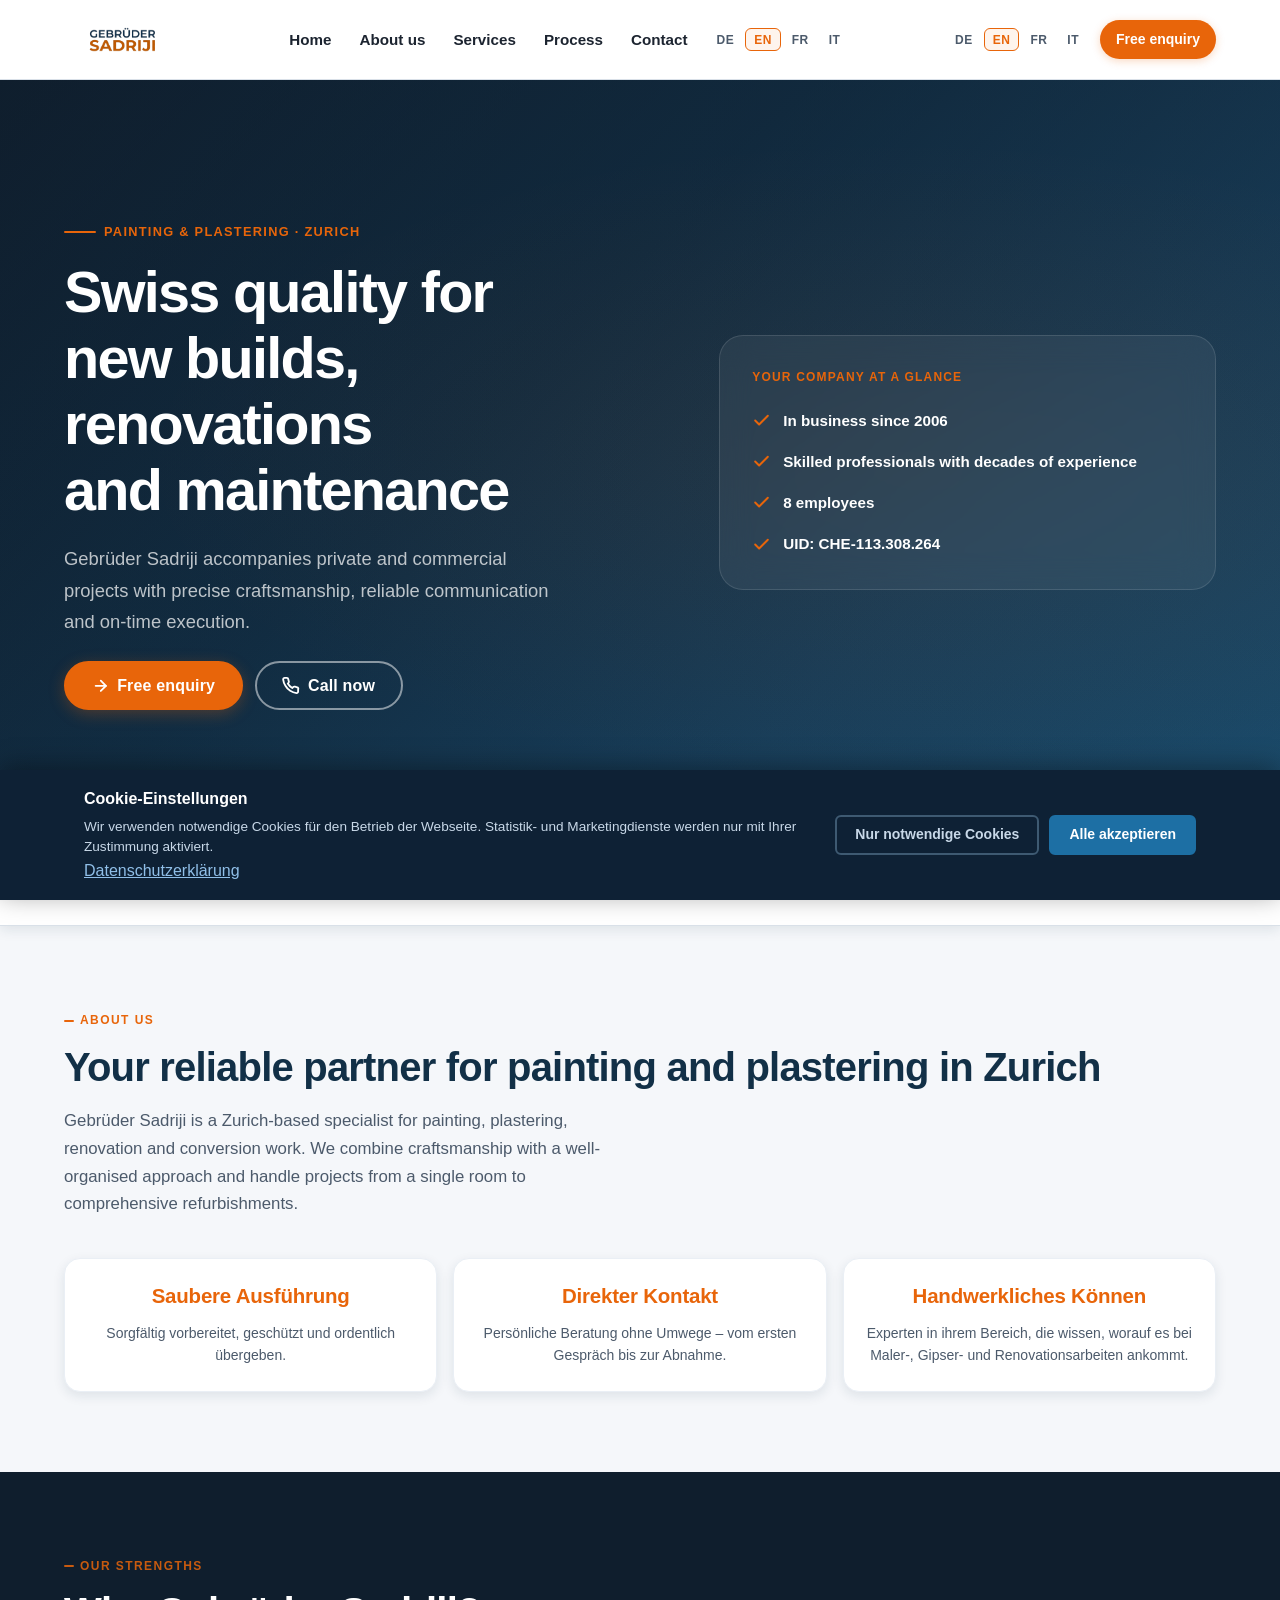
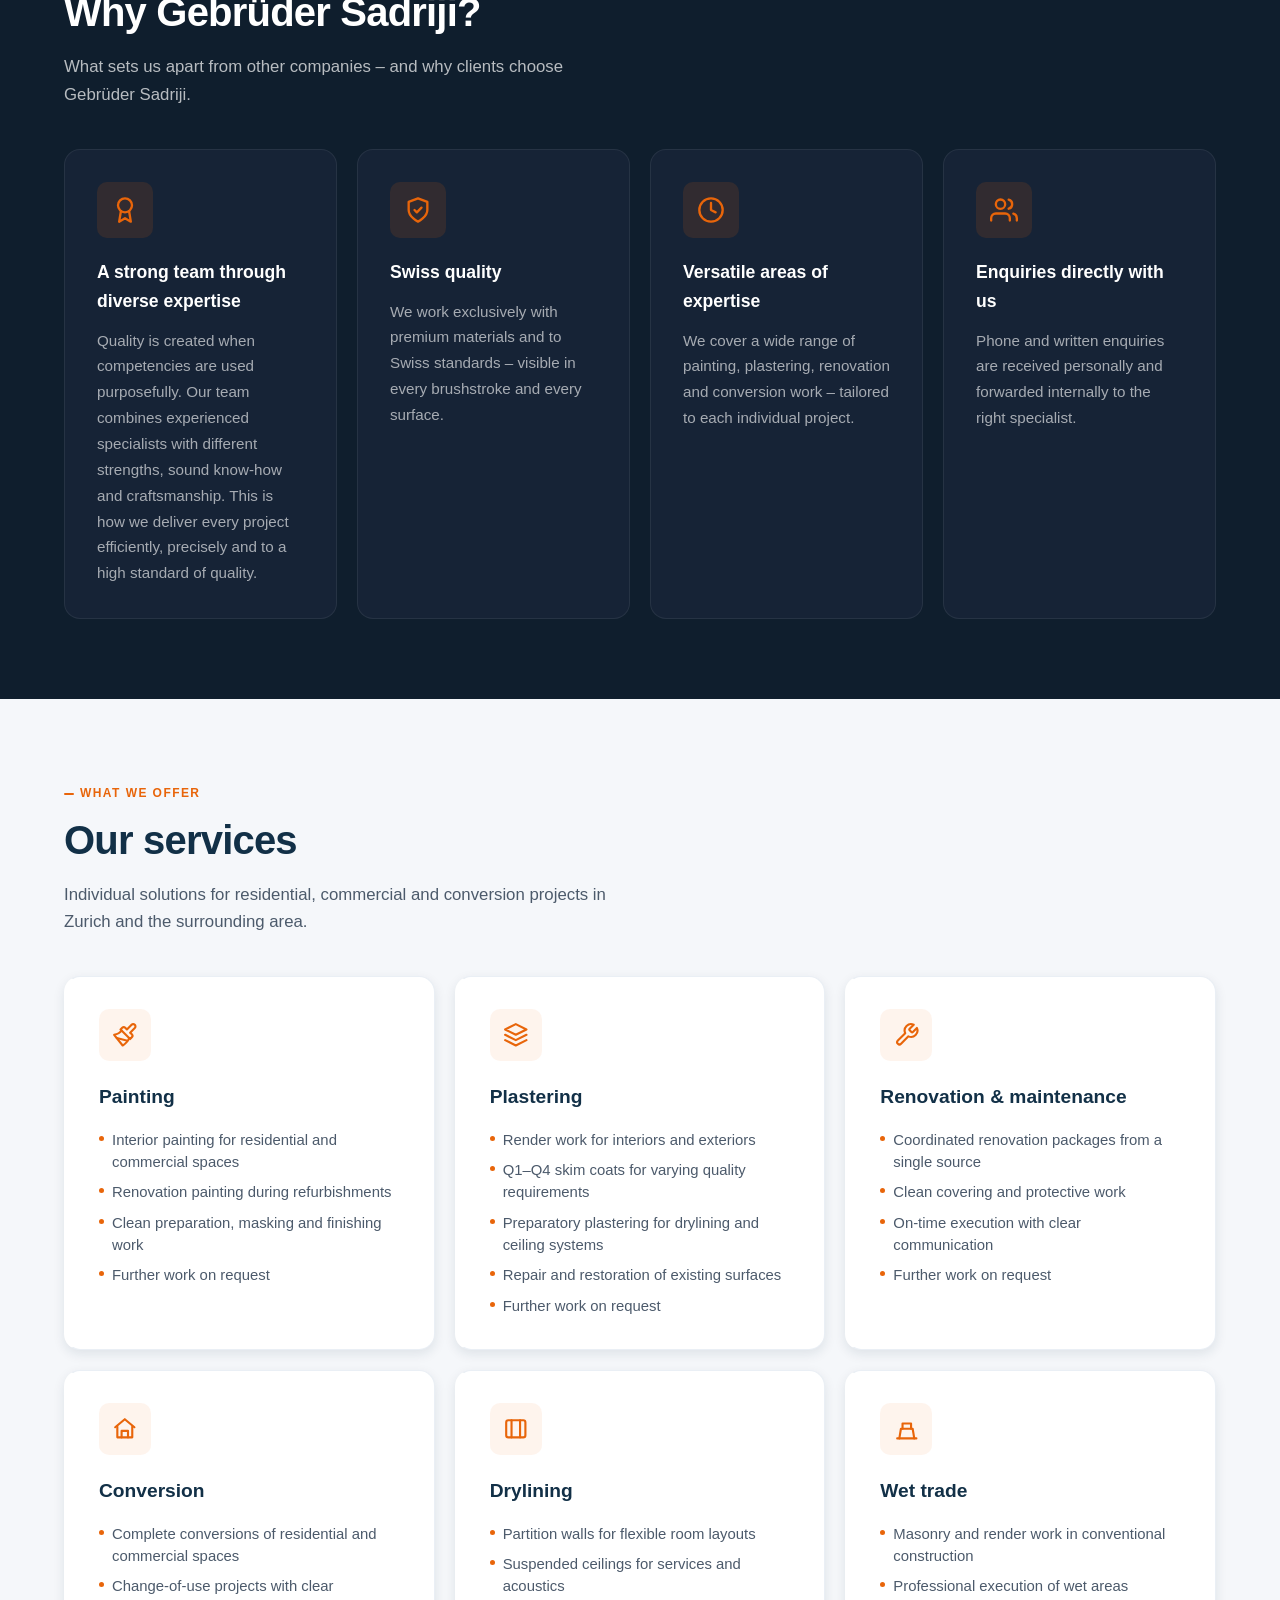
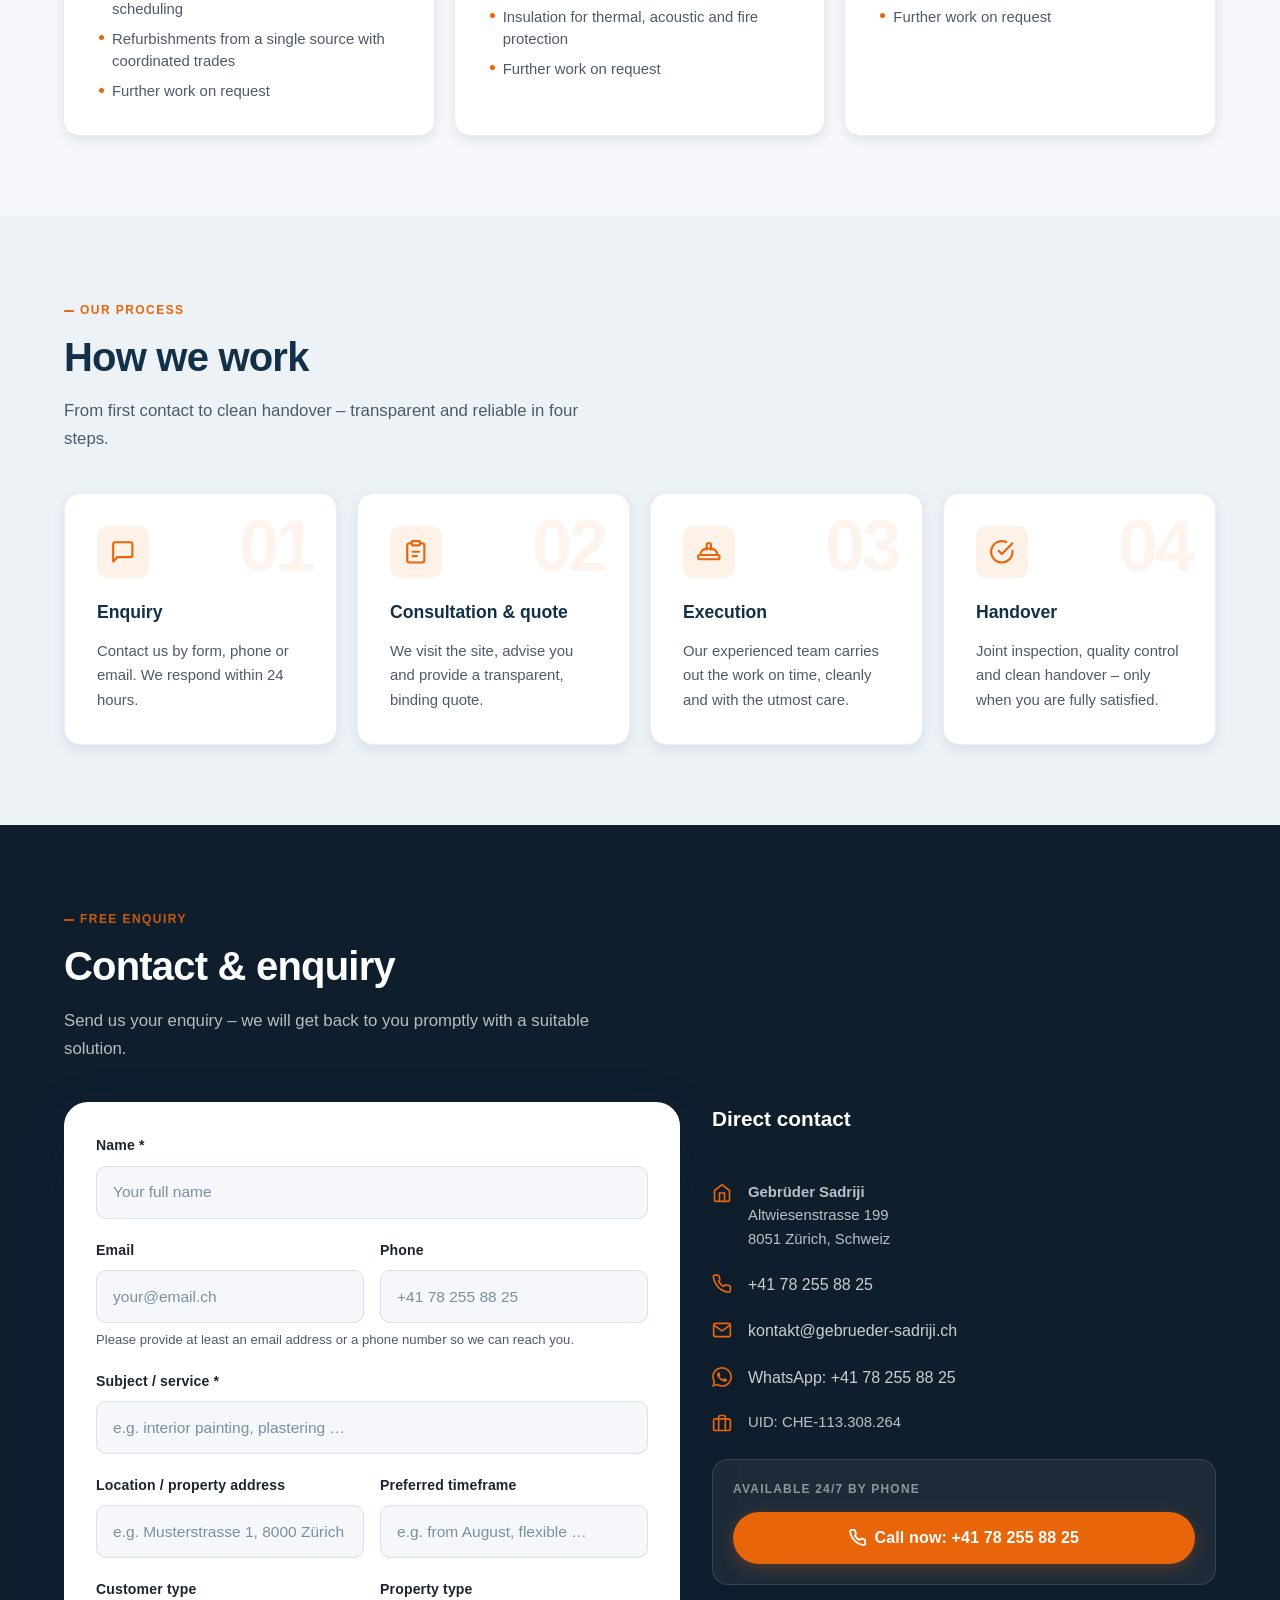
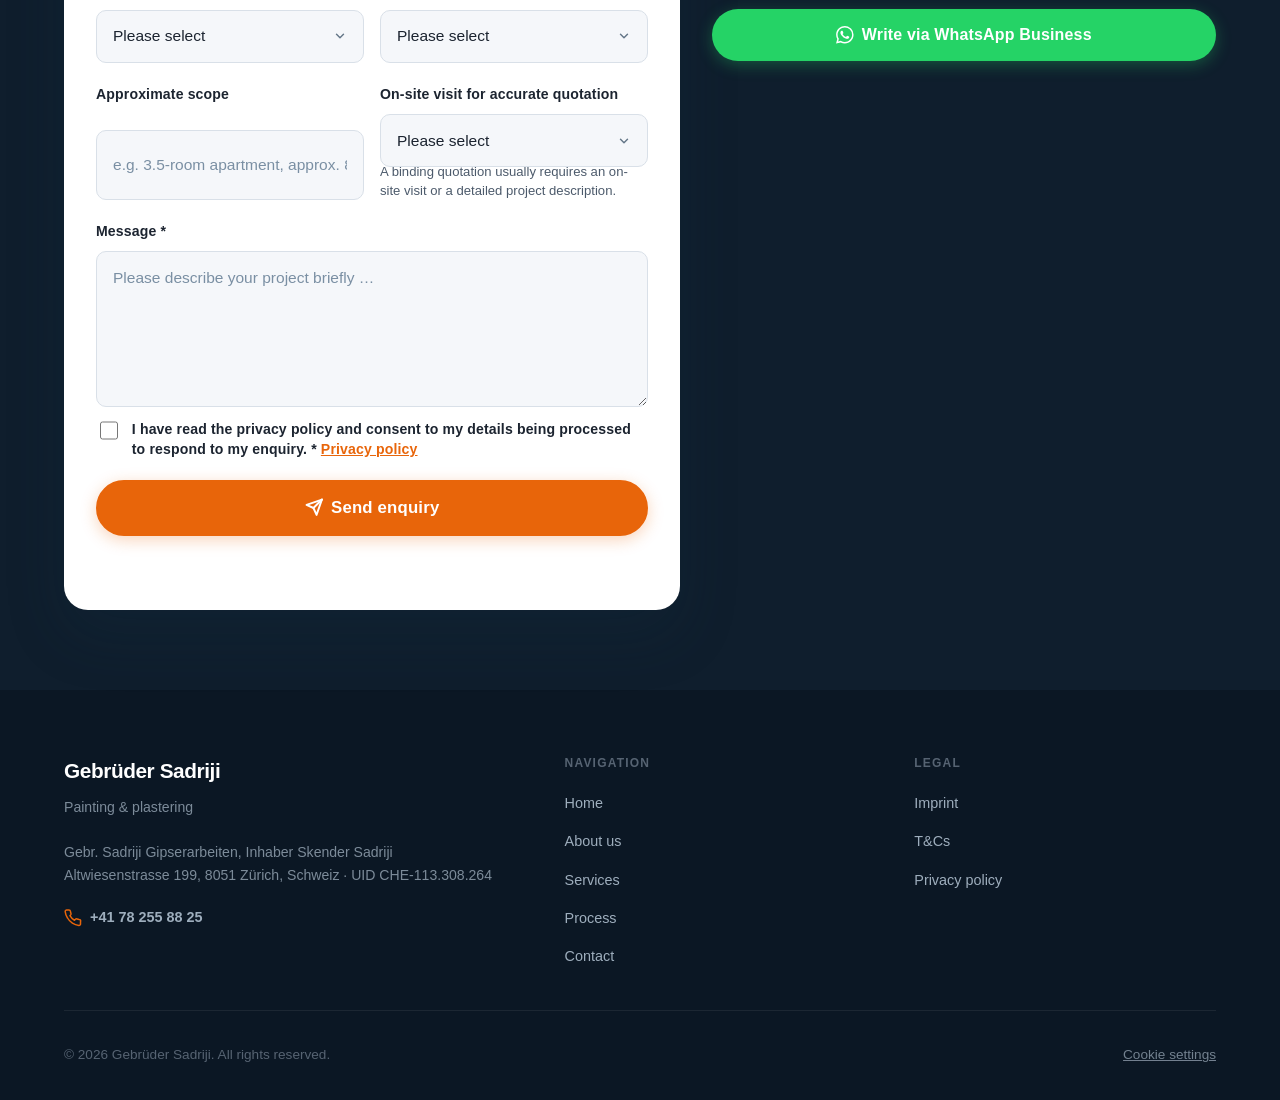
==== commit 8c7cc4f5: "Update visit field wording in contact form" ====
--- a/index.html
+++ b/index.html
@@ -129,14 +129,22 @@
             <li><a href="#kontakt" data-i18n="nav.contact">Kontakt</a></li>
           </ul>
 
-          <!-- Language Switcher -->
-          <div class="lang-switcher" role="navigation" aria-label="Sprache wählen">
+          <!-- Language Switcher (Mobile) -->
+          <div class="lang-switcher lang-switcher-mobile" role="navigation" aria-label="Sprache wählen">
             <button class="lang-btn" data-lang="de" aria-label="Deutsch" title="Deutsch">DE</button>
             <button class="lang-btn" data-lang="en" aria-label="English" title="English">EN</button>
             <button class="lang-btn" data-lang="fr" aria-label="Français" title="Français">FR</button>
             <button class="lang-btn" data-lang="it" aria-label="Italiano" title="Italiano">IT</button>
           </div>
         </nav>
+
+        <!-- Language Switcher (Desktop) -->
+        <div class="lang-switcher lang-switcher-desktop" role="navigation" aria-label="Sprache wählen">
+          <button class="lang-btn" data-lang="de" aria-label="Deutsch" title="Deutsch">DE</button>
+          <button class="lang-btn" data-lang="en" aria-label="English" title="English">EN</button>
+          <button class="lang-btn" data-lang="fr" aria-label="Français" title="Français">FR</button>
+          <button class="lang-btn" data-lang="it" aria-label="Italiano" title="Italiano">IT</button>
+        </div>
 
         <a class="header-cta" href="#kontakt" data-i18n="nav.cta">
           <!-- Anfrage-Icon -->
@@ -502,12 +510,25 @@
       <!-- ================================================================
            REFERENZEN / GALERIE (vorerst ausgeblendet – kein echtes Bildmaterial)
       ================================================================ -->
-      <section id="referenzen" class="section">
+      <section id="referenzen" class="section" hidden aria-hidden="true">
         <div class="container">
           <p class="section-eyebrow reveal">Unsere Arbeiten</p>
           <h2 class="reveal">Referenzen</h2>
-          <div class="references-note reveal" role="note" aria-label="Hinweis zu Referenzen und Projektbeispielen">
-            <p>Referenzen und Projektbeispiele stellen wir Ihnen auf Anfrage gerne zur Verfügung.</p>
+          <div class="gallery-grid">
+            <!-- Echte Referenzfotos folgen -->
+          </div>
+        </div>
+      </section>
+
+      <!-- ================================================================
+           KUNDENSTIMMEN (vorerst ausgeblendet – keine echten Bewertungen)
+      ================================================================ -->
+      <section id="kundenstimmen" class="section section-alt" hidden aria-hidden="true">
+        <div class="container">
+          <p class="section-eyebrow reveal">Was Kunden sagen</p>
+          <h2 class="reveal">Kundenstimmen</h2>
+          <div class="testimonial-grid">
+            <!-- Echte Kundenstimmen folgen -->
           </div>
         </div>
       </section>
@@ -591,13 +612,14 @@
                     <input id="umfang" name="umfang" type="text" data-i18n-placeholder="form.scope.placeholder" placeholder="z. B. 3.5-Zimmer-Wohnung, ca. 80 m² …" />
                   </div>
                   <div class="form-field">
-                    <label for="besichtigung" data-i18n="form.visit">Besichtigung gewünscht</label>
+                    <label for="besichtigung" data-i18n="form.visit">Besichtigung für genaue Offerte</label>
                     <select id="besichtigung" name="besichtigung">
                       <option value="" data-i18n="form.select.placeholder">Bitte wählen</option>
-                      <option value="Ja" data-i18n="form.visit.yes">Ja</option>
-                      <option value="Nein" data-i18n="form.visit.no">Nein</option>
+                      <option value="Ja, bitte Termin vereinbaren" data-i18n="form.visit.yes">Ja, bitte Termin vereinbaren</option>
+                      <option value="Nein, zuerst grobe Einschätzung" data-i18n="form.visit.no">Nein, zuerst grobe Einschätzung</option>
                       <option value="Noch offen" data-i18n="form.visit.open">Noch offen</option>
                     </select>
+                    <p class="form-hint" data-i18n="form.visit.hint">Für eine verbindliche Offerte ist in der Regel eine Besichtigung oder eine genaue Projektbeschreibung erforderlich.</p>
                   </div>
                 </div>
                 <div class="form-field">
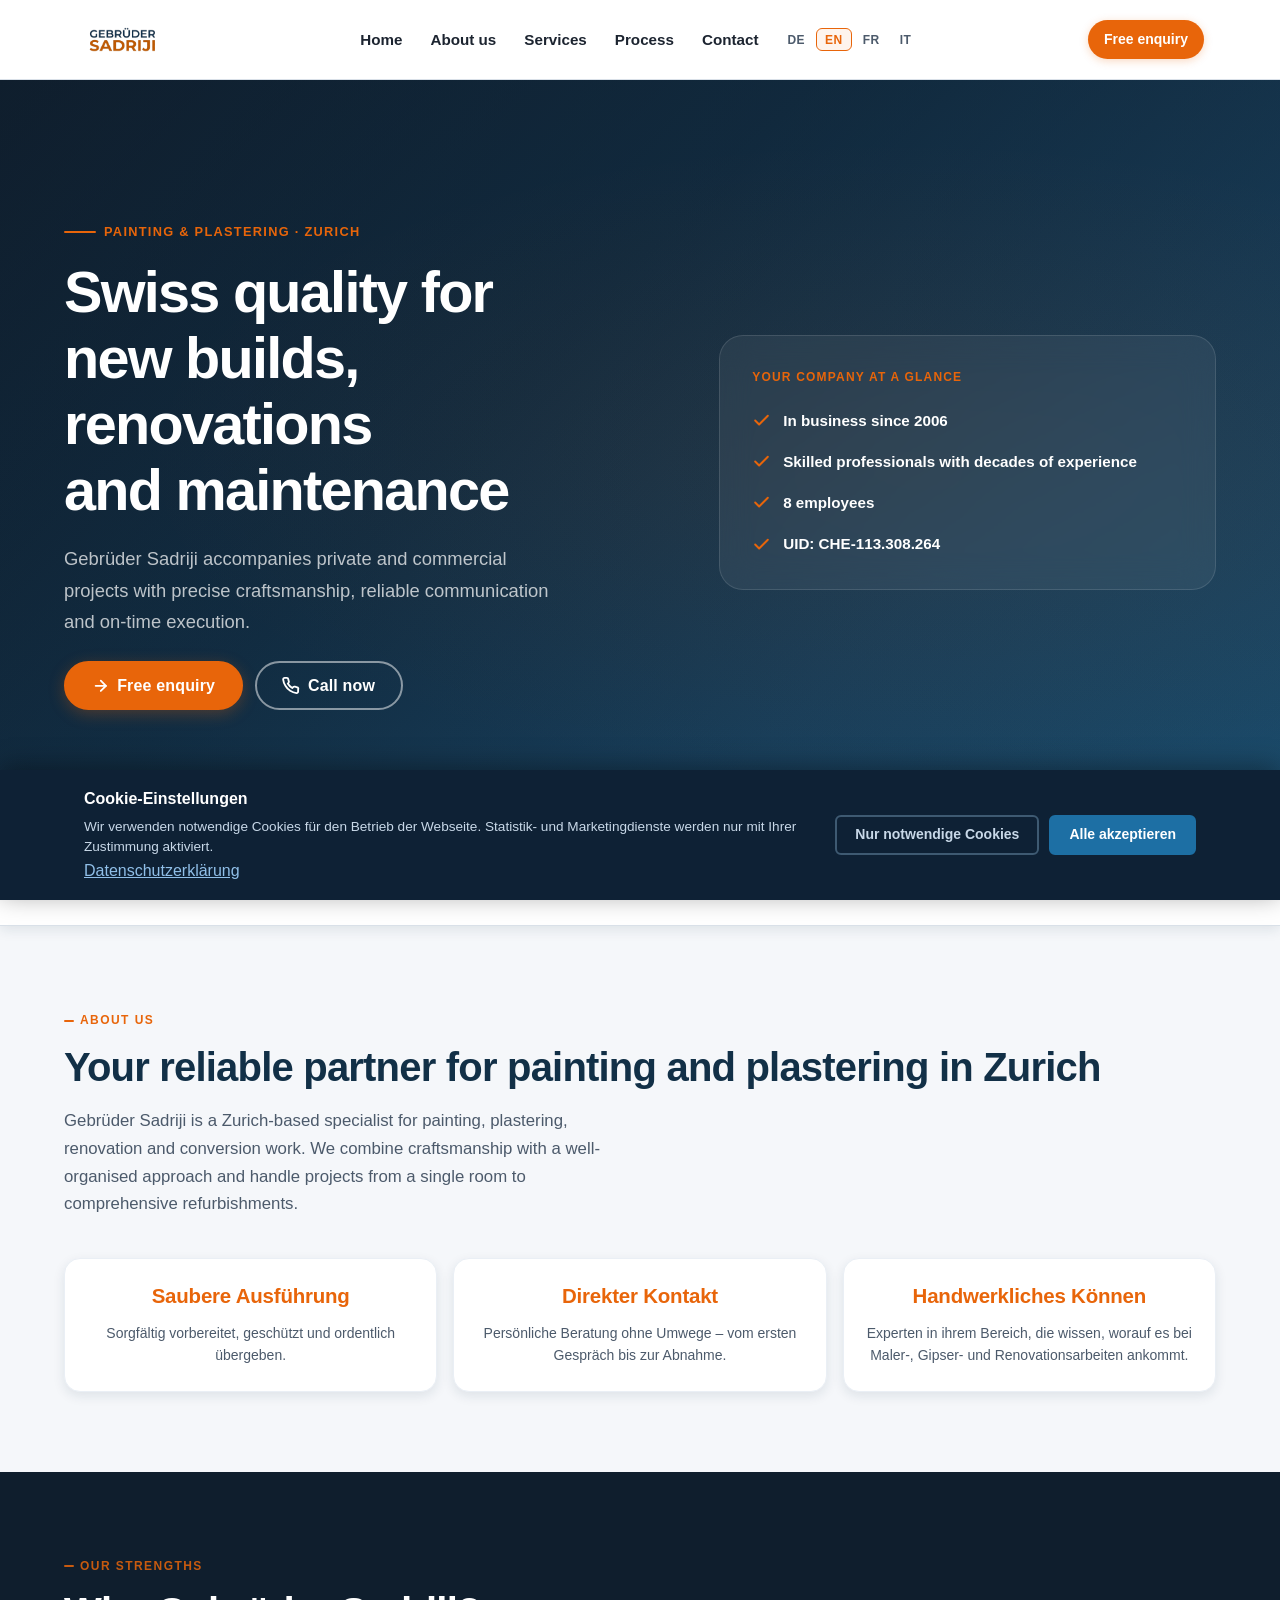
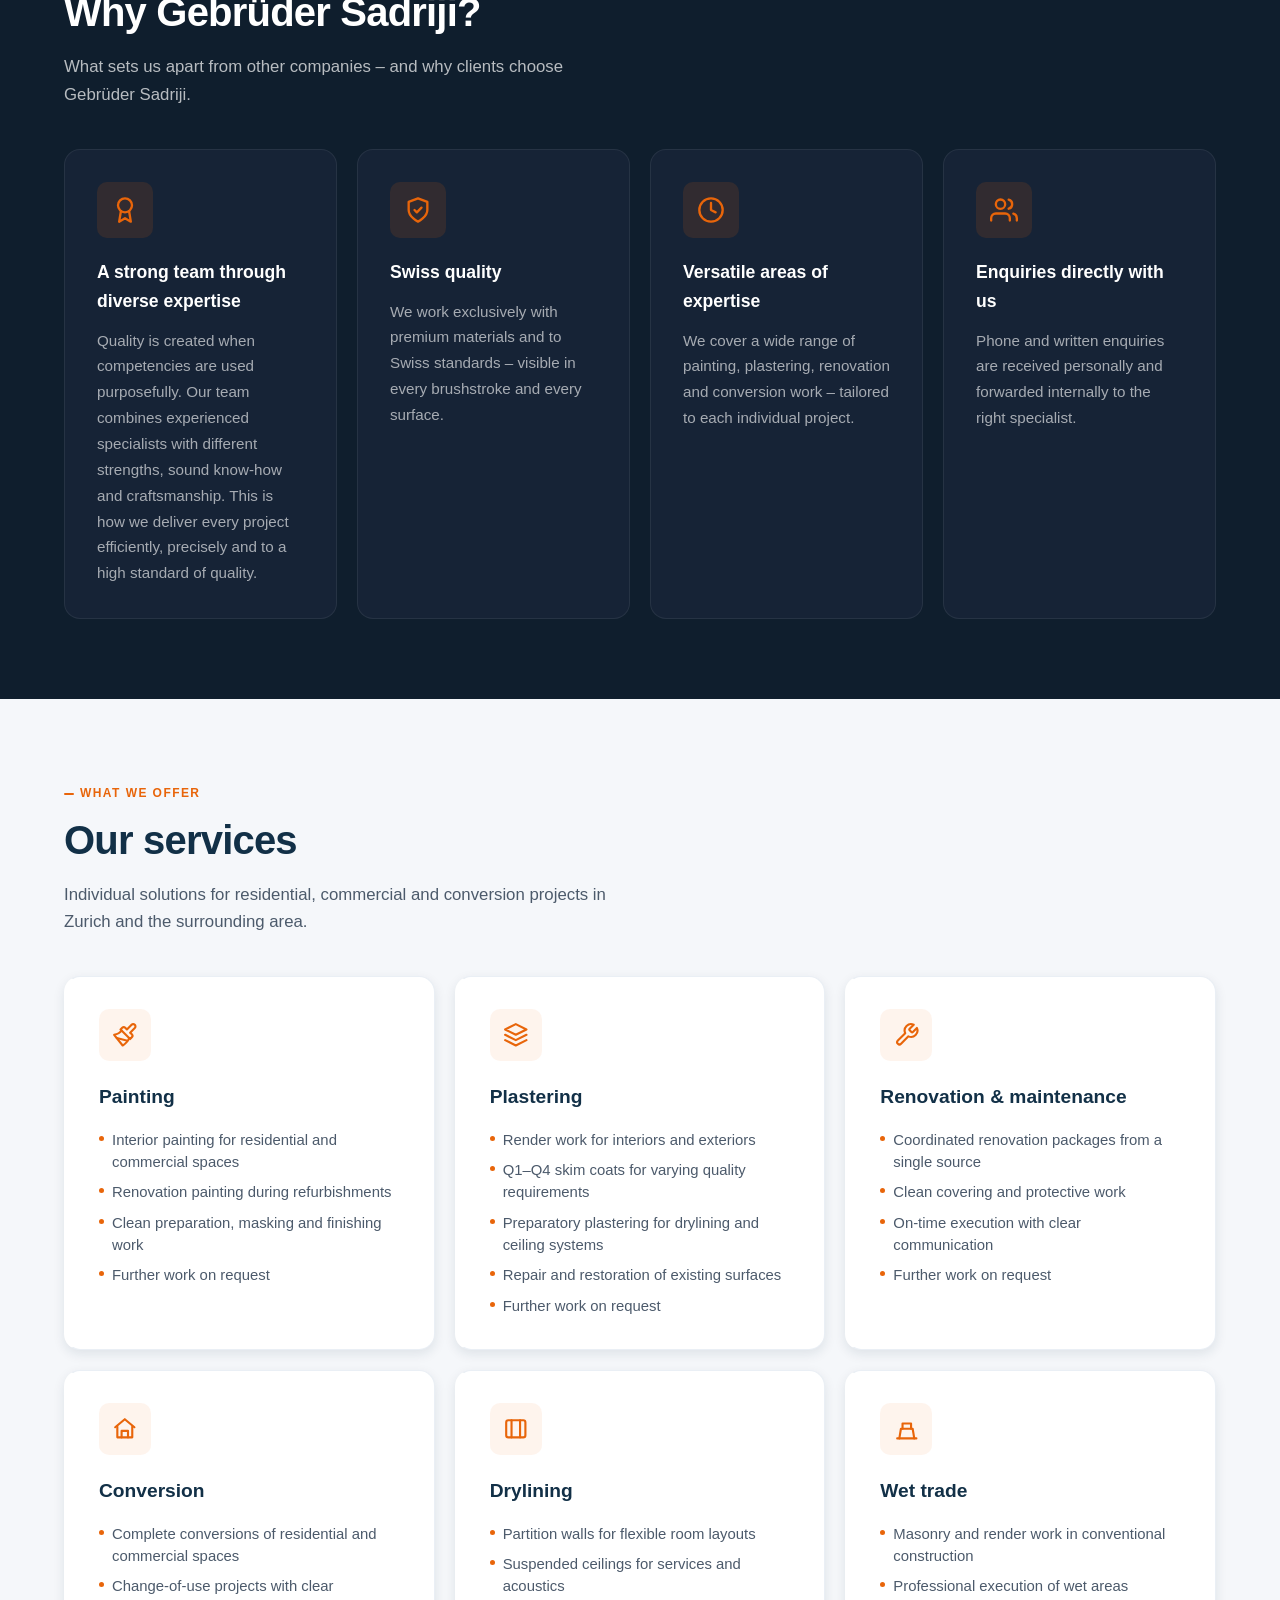
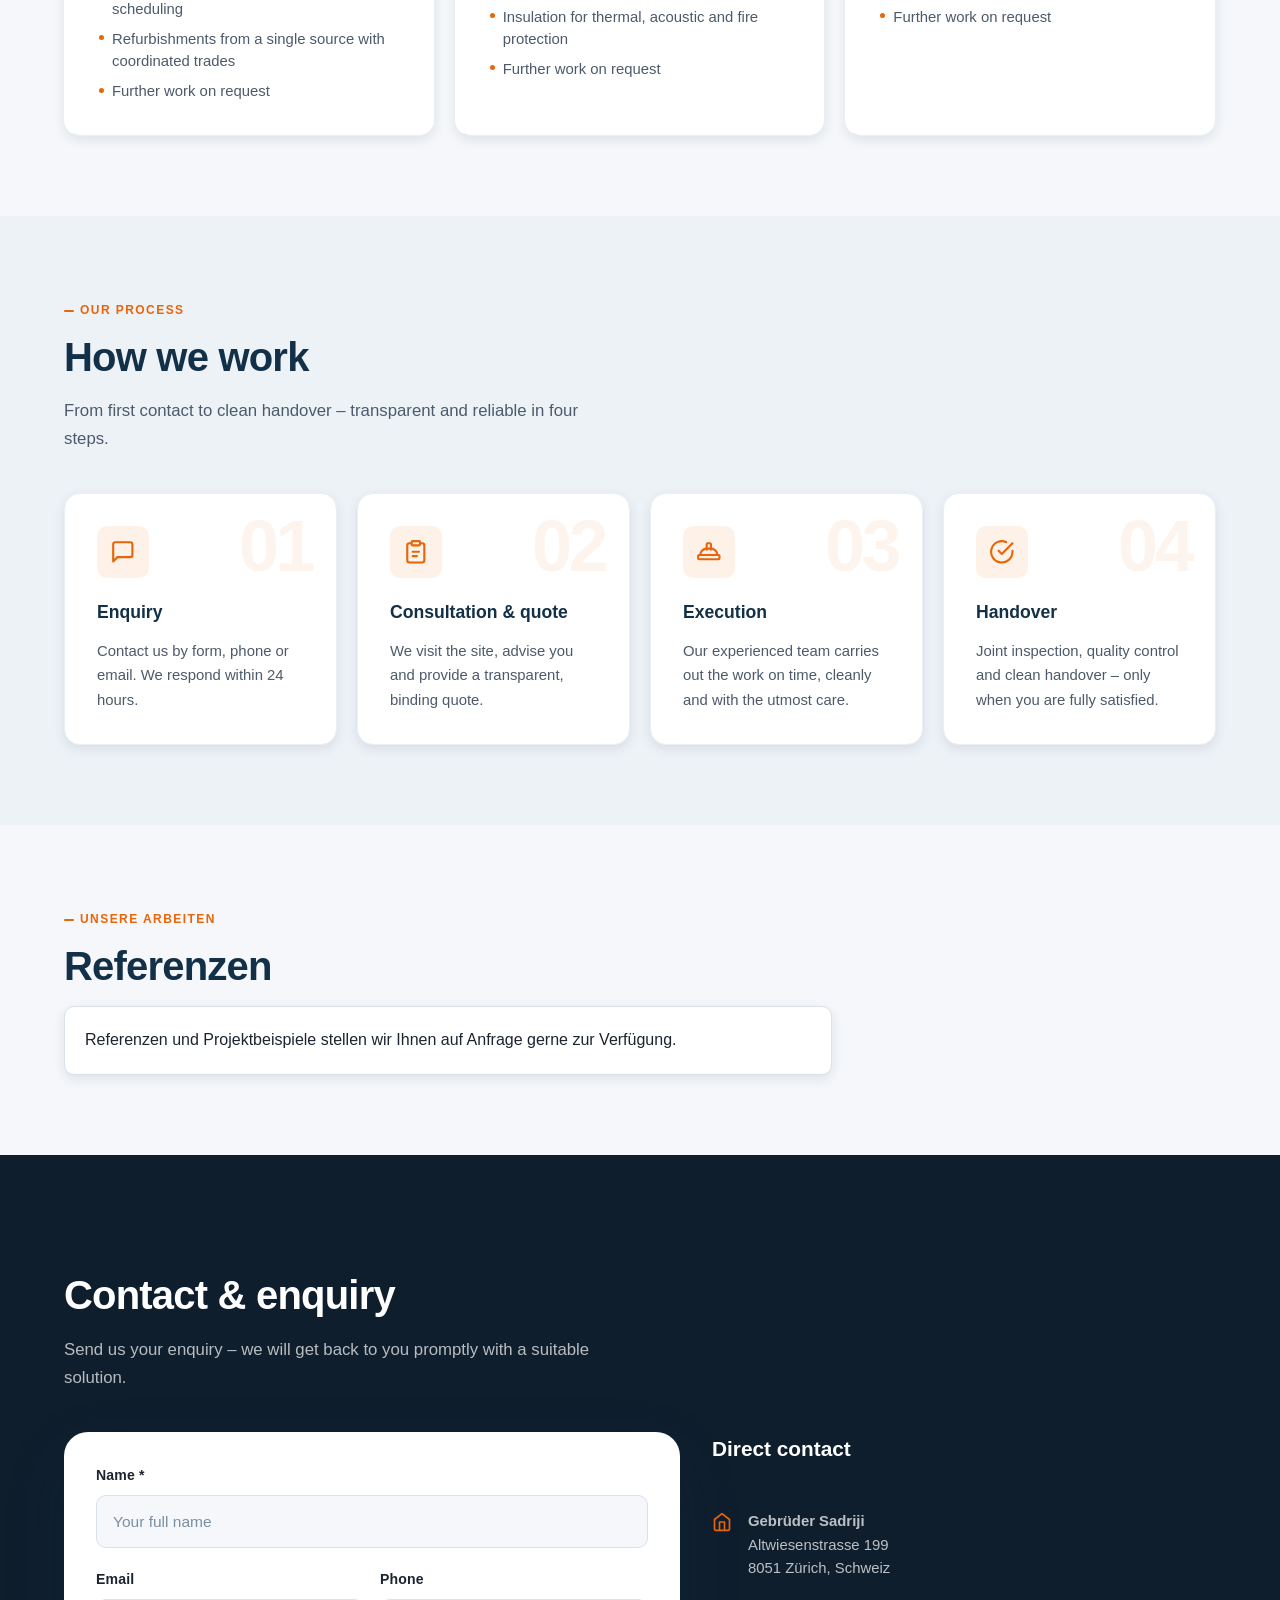
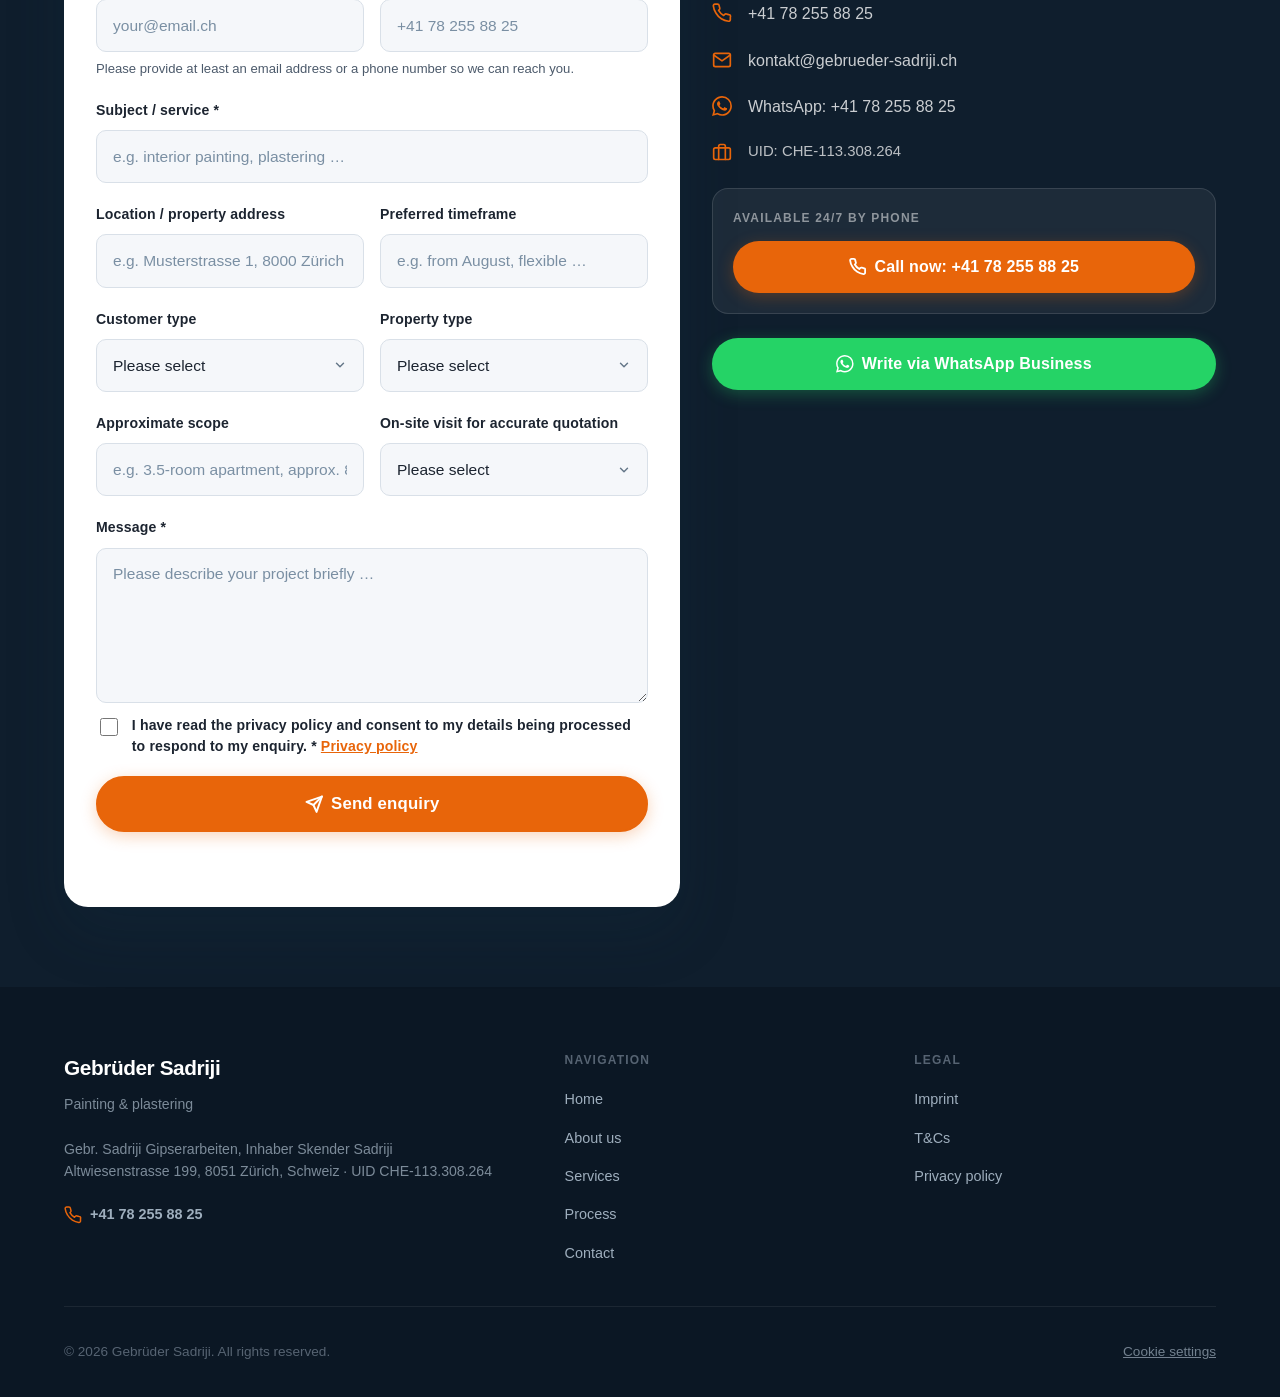
==== commit 2449069c: "Merge pull request #26 from rionsdr/copilot/fix-open-issues Resolve duplicated language UI, empty so" ====
--- a/index.html
+++ b/index.html
@@ -129,22 +129,14 @@
             <li><a href="#kontakt" data-i18n="nav.contact">Kontakt</a></li>
           </ul>
 
-          <!-- Language Switcher (Mobile) -->
-          <div class="lang-switcher lang-switcher-mobile" role="navigation" aria-label="Sprache wählen">
+          <!-- Language Switcher -->
+          <div class="lang-switcher" role="navigation" aria-label="Sprache wählen">
             <button class="lang-btn" data-lang="de" aria-label="Deutsch" title="Deutsch">DE</button>
             <button class="lang-btn" data-lang="en" aria-label="English" title="English">EN</button>
             <button class="lang-btn" data-lang="fr" aria-label="Français" title="Français">FR</button>
             <button class="lang-btn" data-lang="it" aria-label="Italiano" title="Italiano">IT</button>
           </div>
         </nav>
-
-        <!-- Language Switcher (Desktop) -->
-        <div class="lang-switcher lang-switcher-desktop" role="navigation" aria-label="Sprache wählen">
-          <button class="lang-btn" data-lang="de" aria-label="Deutsch" title="Deutsch">DE</button>
-          <button class="lang-btn" data-lang="en" aria-label="English" title="English">EN</button>
-          <button class="lang-btn" data-lang="fr" aria-label="Français" title="Français">FR</button>
-          <button class="lang-btn" data-lang="it" aria-label="Italiano" title="Italiano">IT</button>
-        </div>
 
         <a class="header-cta" href="#kontakt" data-i18n="nav.cta">
           <!-- Anfrage-Icon -->
@@ -510,25 +502,12 @@
       <!-- ================================================================
            REFERENZEN / GALERIE (vorerst ausgeblendet – kein echtes Bildmaterial)
       ================================================================ -->
-      <section id="referenzen" class="section" hidden aria-hidden="true">
+      <section id="referenzen" class="section">
         <div class="container">
           <p class="section-eyebrow reveal">Unsere Arbeiten</p>
           <h2 class="reveal">Referenzen</h2>
-          <div class="gallery-grid">
-            <!-- Echte Referenzfotos folgen -->
-          </div>
-        </div>
-      </section>
-
-      <!-- ================================================================
-           KUNDENSTIMMEN (vorerst ausgeblendet – keine echten Bewertungen)
-      ================================================================ -->
-      <section id="kundenstimmen" class="section section-alt" hidden aria-hidden="true">
-        <div class="container">
-          <p class="section-eyebrow reveal">Was Kunden sagen</p>
-          <h2 class="reveal">Kundenstimmen</h2>
-          <div class="testimonial-grid">
-            <!-- Echte Kundenstimmen folgen -->
+          <div class="references-note reveal" role="note" aria-label="Hinweis zu Referenzen und Projektbeispielen">
+            <p>Referenzen und Projektbeispiele stellen wir Ihnen auf Anfrage gerne zur Verfügung.</p>
           </div>
         </div>
       </section>
@@ -612,14 +591,13 @@
                     <input id="umfang" name="umfang" type="text" data-i18n-placeholder="form.scope.placeholder" placeholder="z. B. 3.5-Zimmer-Wohnung, ca. 80 m² …" />
                   </div>
                   <div class="form-field">
-                    <label for="besichtigung" data-i18n="form.visit">Besichtigung für genaue Offerte</label>
+                    <label for="besichtigung" data-i18n="form.visit">Besichtigung gewünscht</label>
                     <select id="besichtigung" name="besichtigung">
                       <option value="" data-i18n="form.select.placeholder">Bitte wählen</option>
-                      <option value="Ja, bitte Termin vereinbaren" data-i18n="form.visit.yes">Ja, bitte Termin vereinbaren</option>
-                      <option value="Nein, zuerst grobe Einschätzung" data-i18n="form.visit.no">Nein, zuerst grobe Einschätzung</option>
+                      <option value="Ja" data-i18n="form.visit.yes">Ja</option>
+                      <option value="Nein" data-i18n="form.visit.no">Nein</option>
                       <option value="Noch offen" data-i18n="form.visit.open">Noch offen</option>
                     </select>
-                    <p class="form-hint" data-i18n="form.visit.hint">Für eine verbindliche Offerte ist in der Regel eine Besichtigung oder eine genaue Projektbeschreibung erforderlich.</p>
                   </div>
                 </div>
                 <div class="form-field">
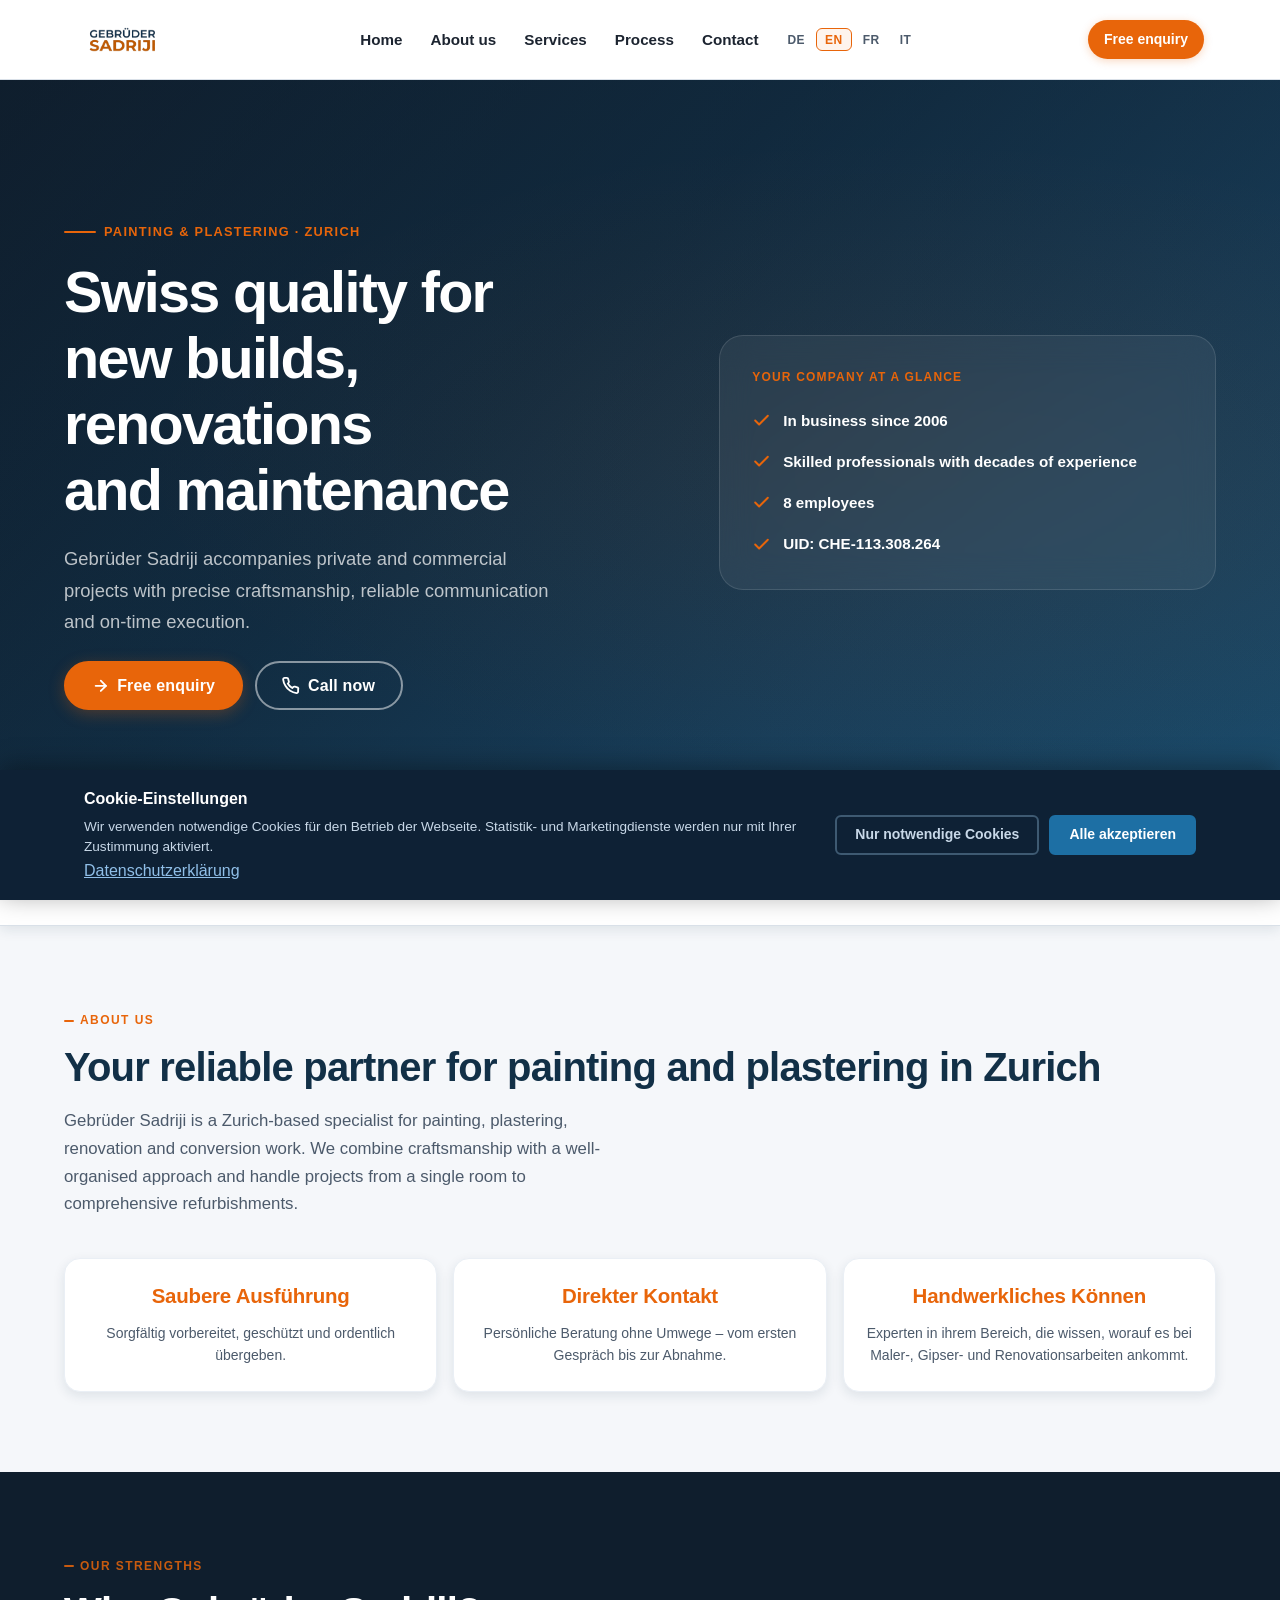
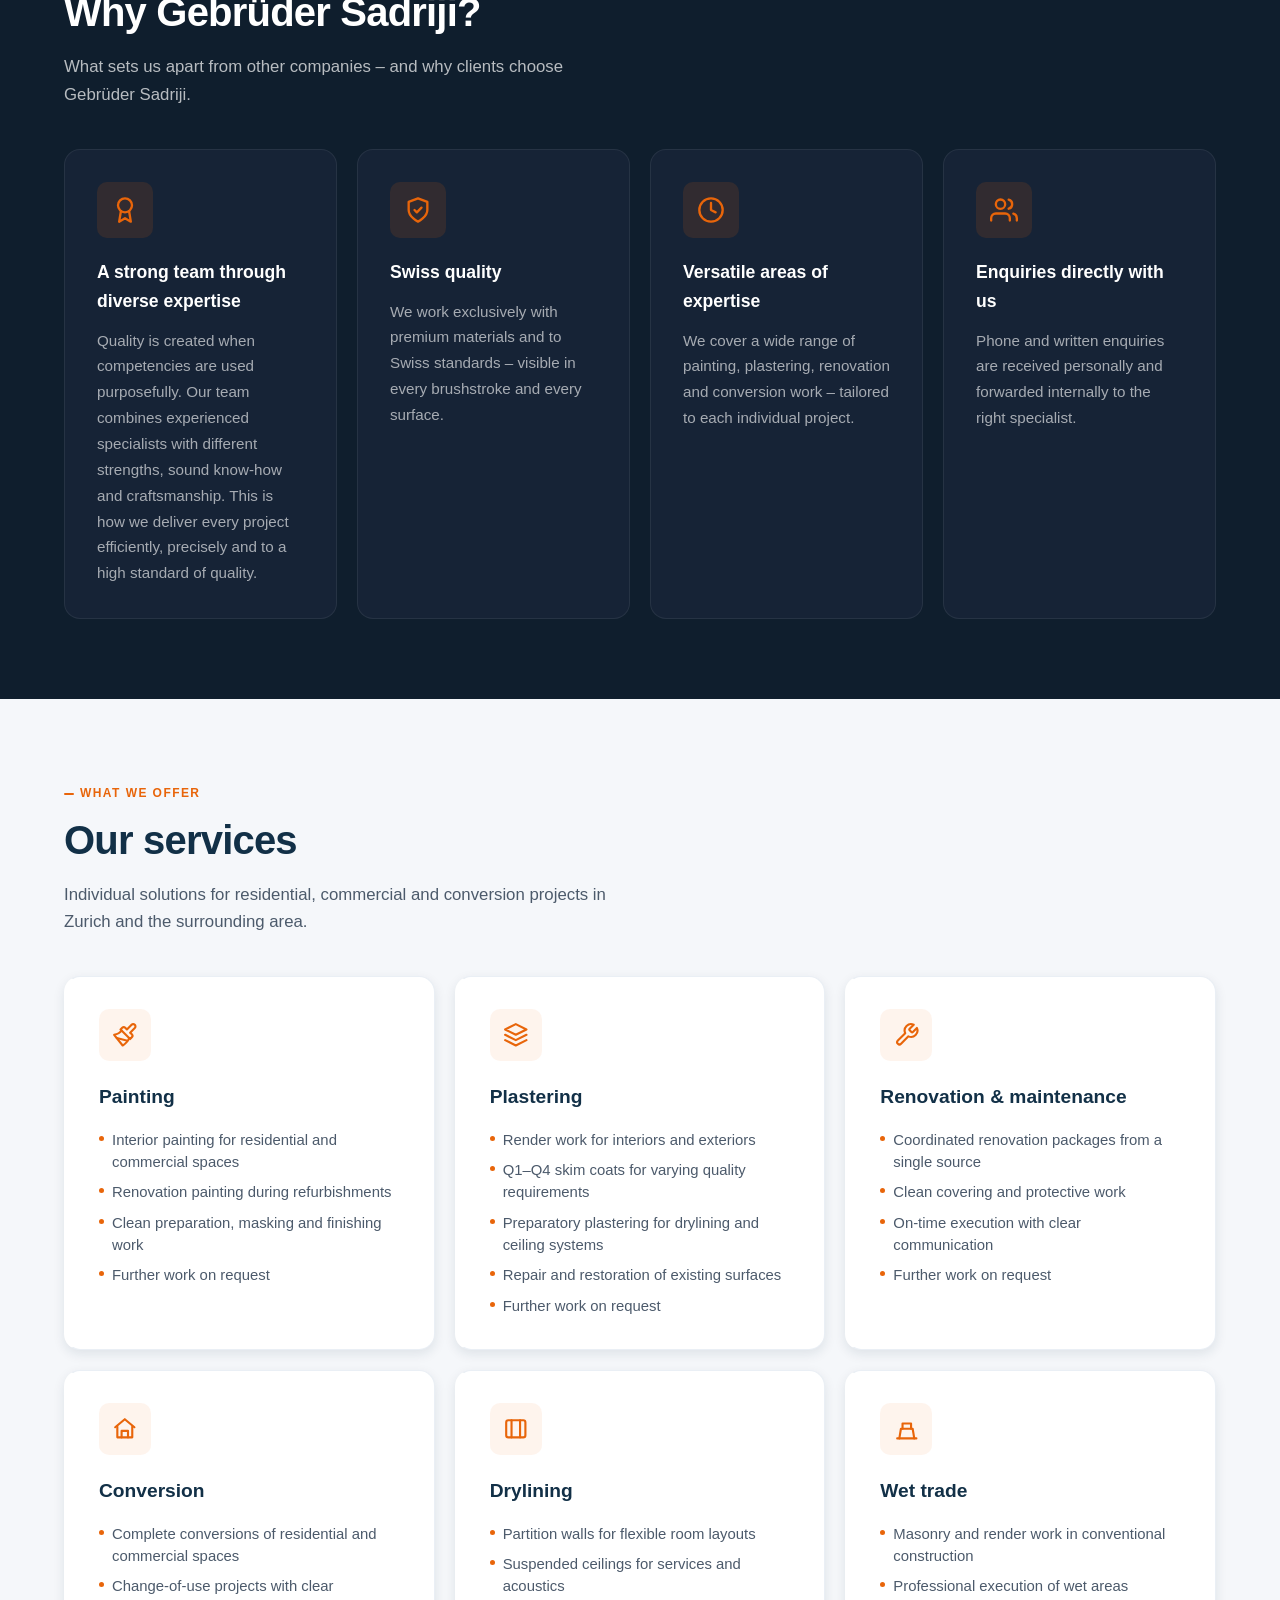
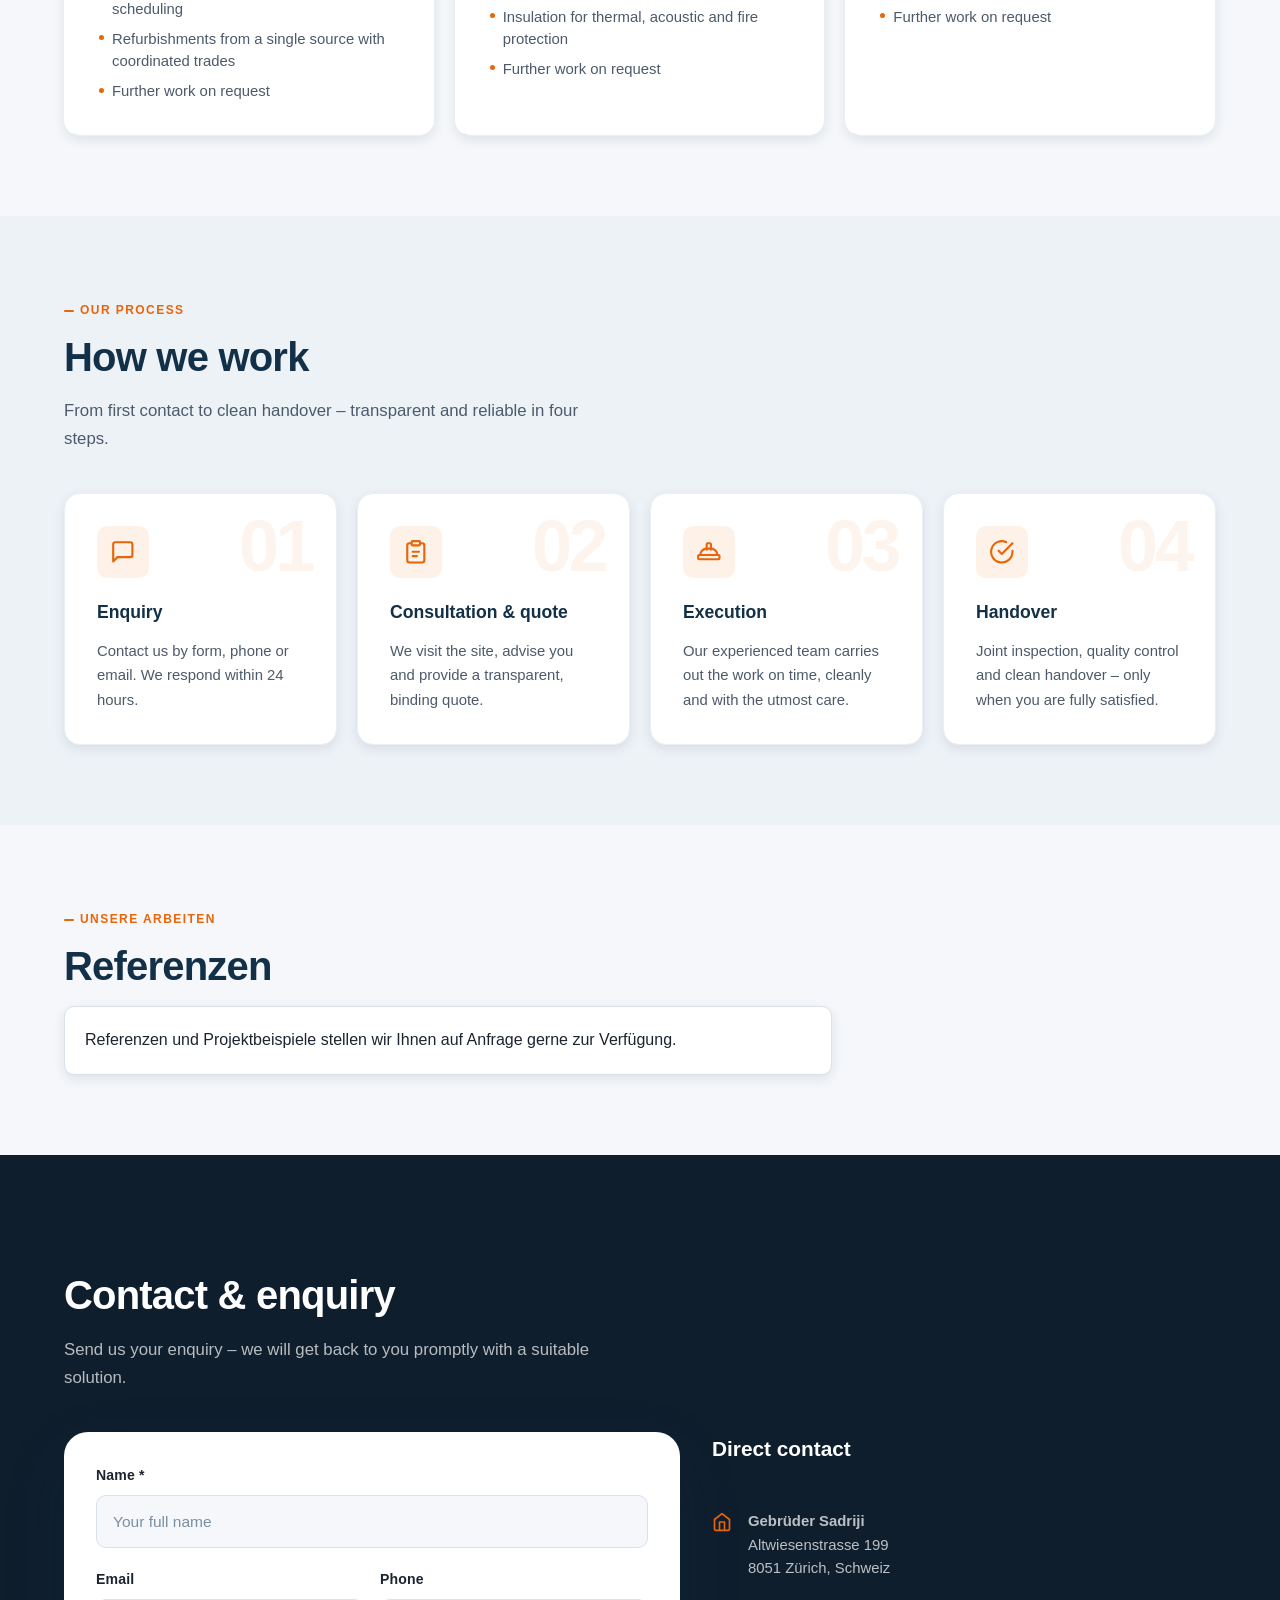
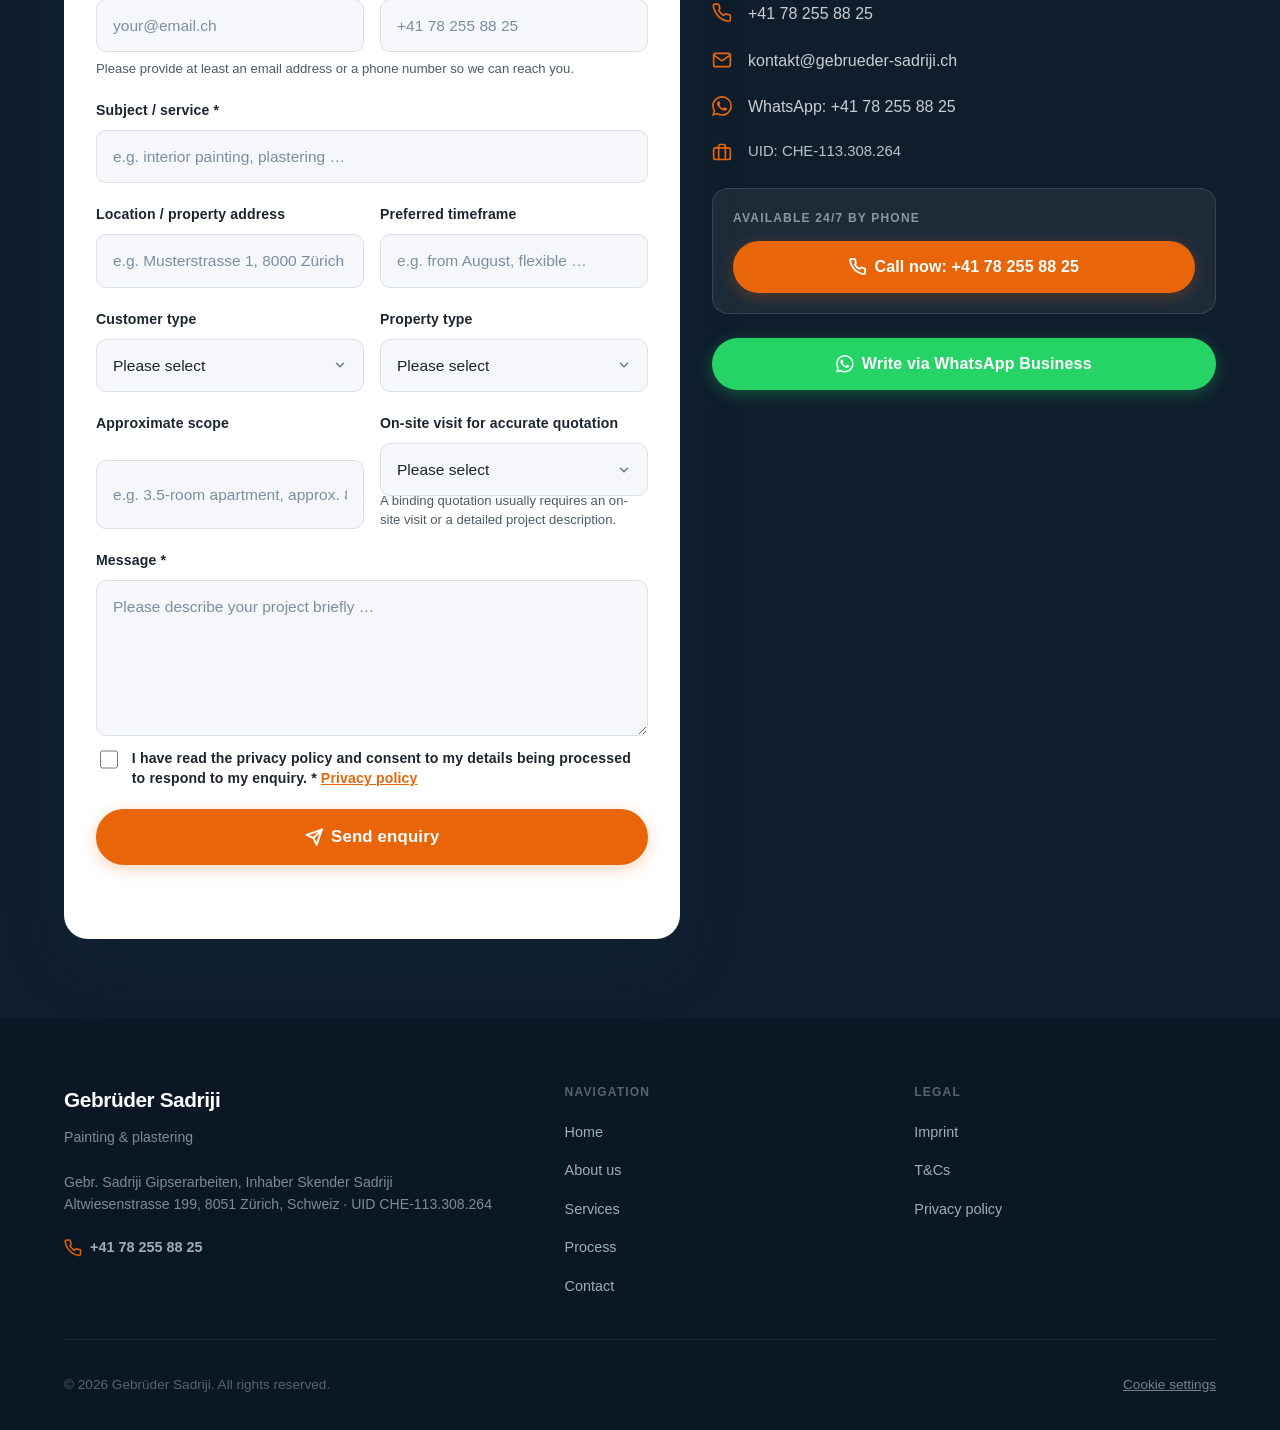
==== commit 65064816: "Merge pull request #25 from rionsdr/copilot/optimize-contact-form Kontaktformular: Besichtigungsfeld" ====
--- a/index.html
+++ b/index.html
@@ -591,13 +591,14 @@
                     <input id="umfang" name="umfang" type="text" data-i18n-placeholder="form.scope.placeholder" placeholder="z. B. 3.5-Zimmer-Wohnung, ca. 80 m² …" />
                   </div>
                   <div class="form-field">
-                    <label for="besichtigung" data-i18n="form.visit">Besichtigung gewünscht</label>
+                    <label for="besichtigung" data-i18n="form.visit">Besichtigung für genaue Offerte</label>
                     <select id="besichtigung" name="besichtigung">
                       <option value="" data-i18n="form.select.placeholder">Bitte wählen</option>
-                      <option value="Ja" data-i18n="form.visit.yes">Ja</option>
-                      <option value="Nein" data-i18n="form.visit.no">Nein</option>
+                      <option value="Ja, bitte Termin vereinbaren" data-i18n="form.visit.yes">Ja, bitte Termin vereinbaren</option>
+                      <option value="Nein, zuerst grobe Einschätzung" data-i18n="form.visit.no">Nein, zuerst grobe Einschätzung</option>
                       <option value="Noch offen" data-i18n="form.visit.open">Noch offen</option>
                     </select>
+                    <p class="form-hint" data-i18n="form.visit.hint">Für eine verbindliche Offerte ist in der Regel eine Besichtigung oder eine genaue Projektbeschreibung erforderlich.</p>
                   </div>
                 </div>
                 <div class="form-field">
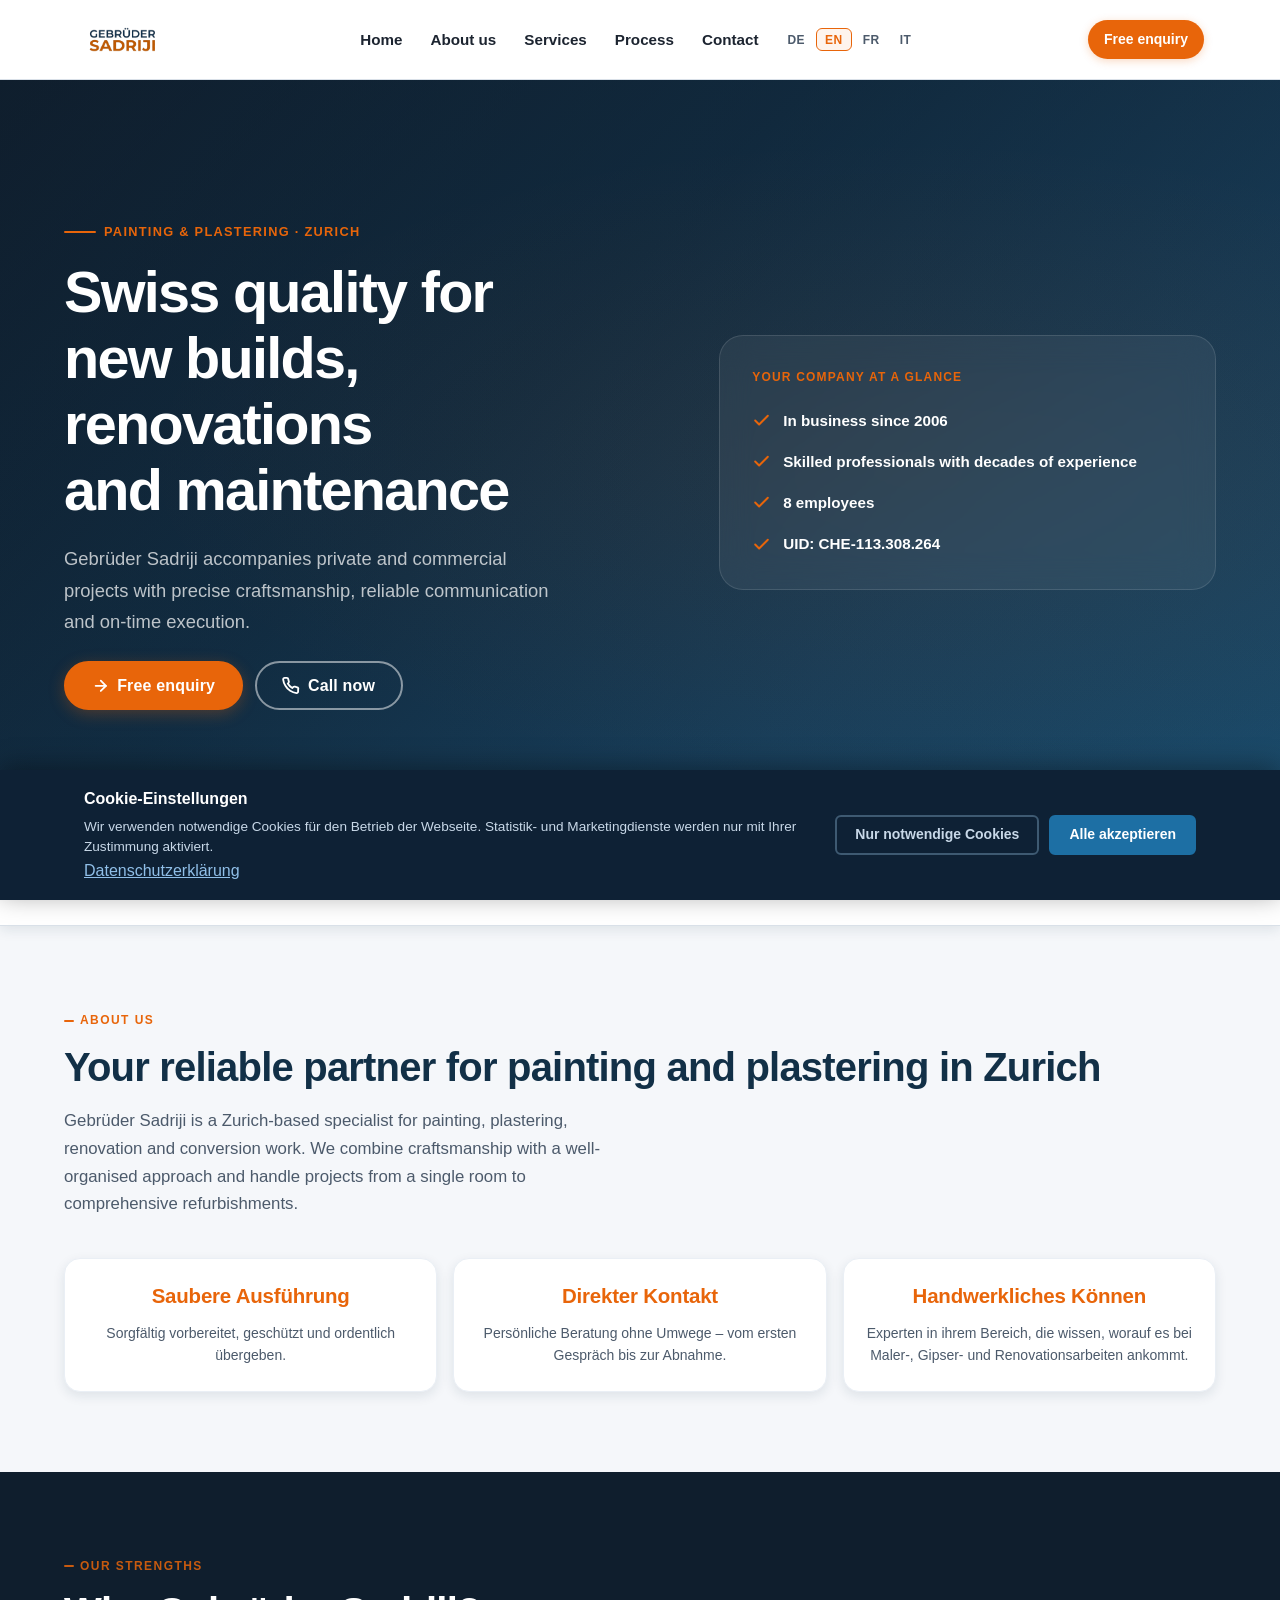
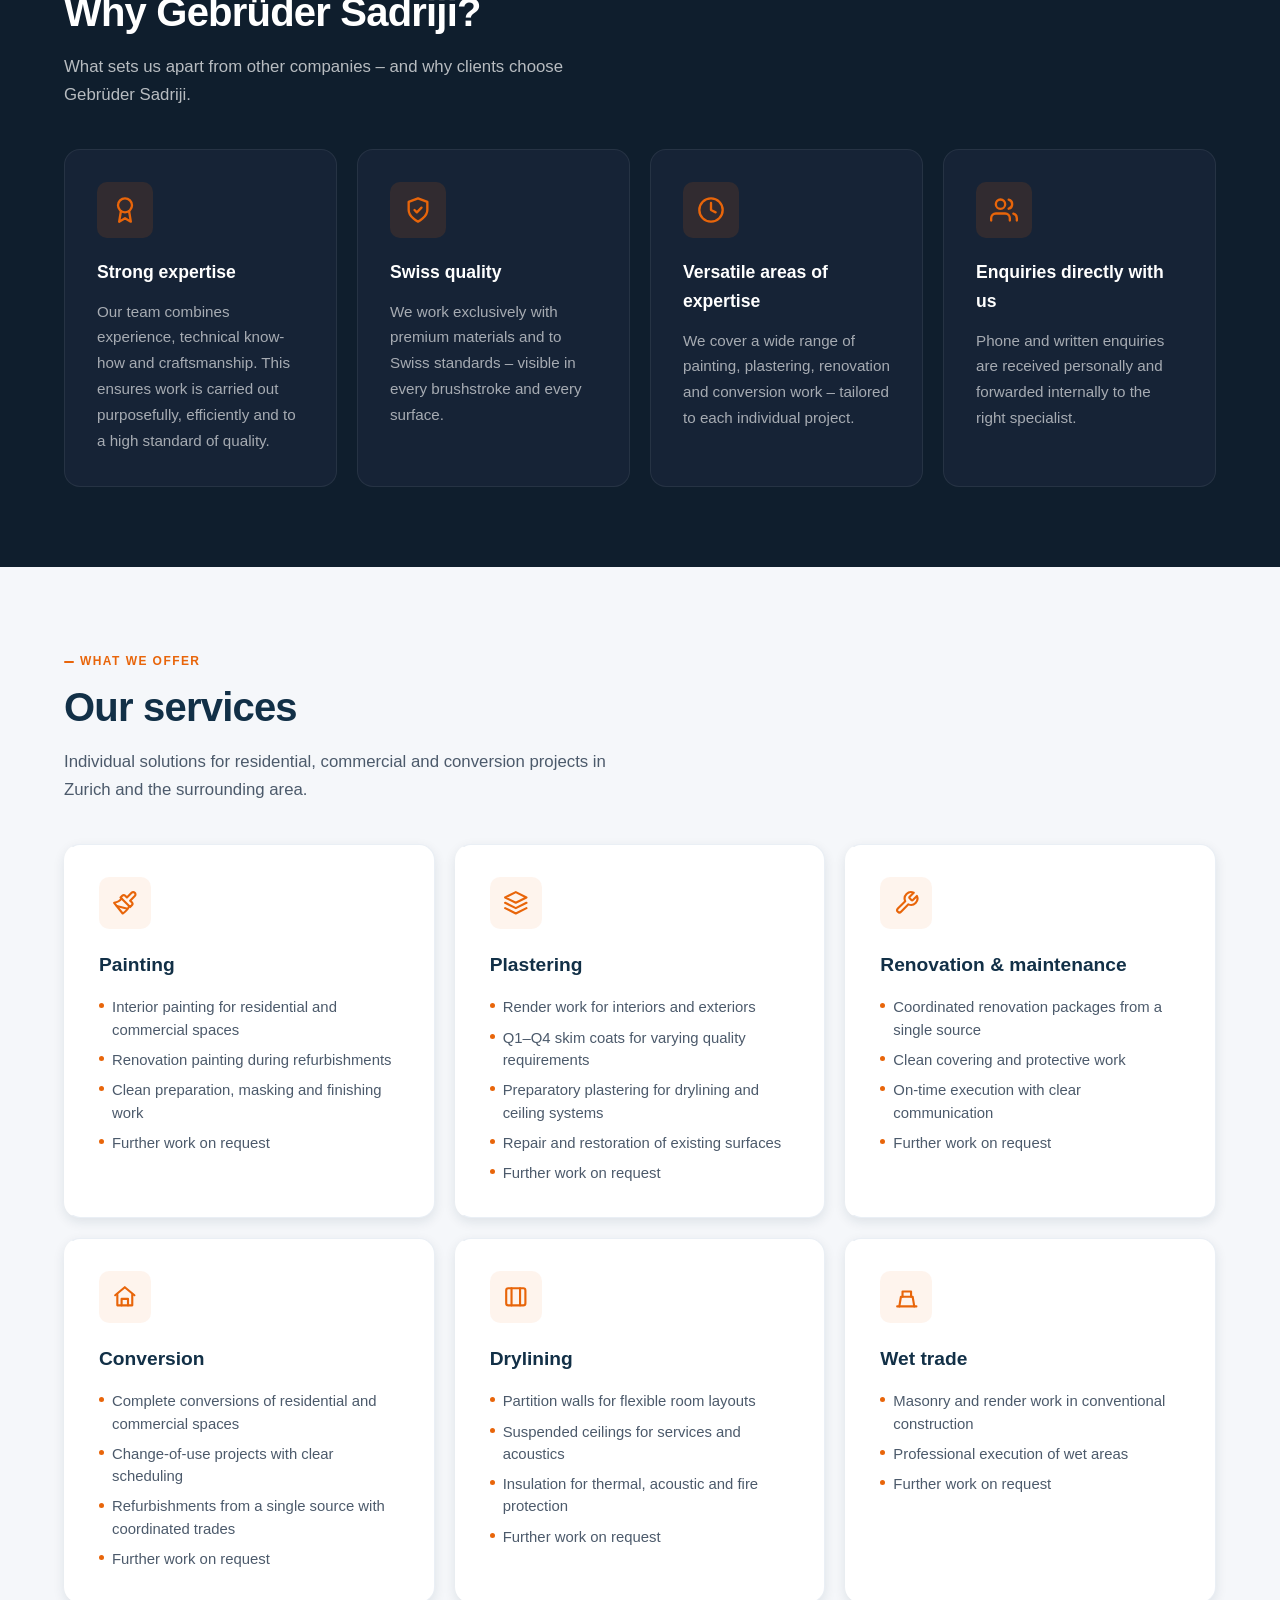
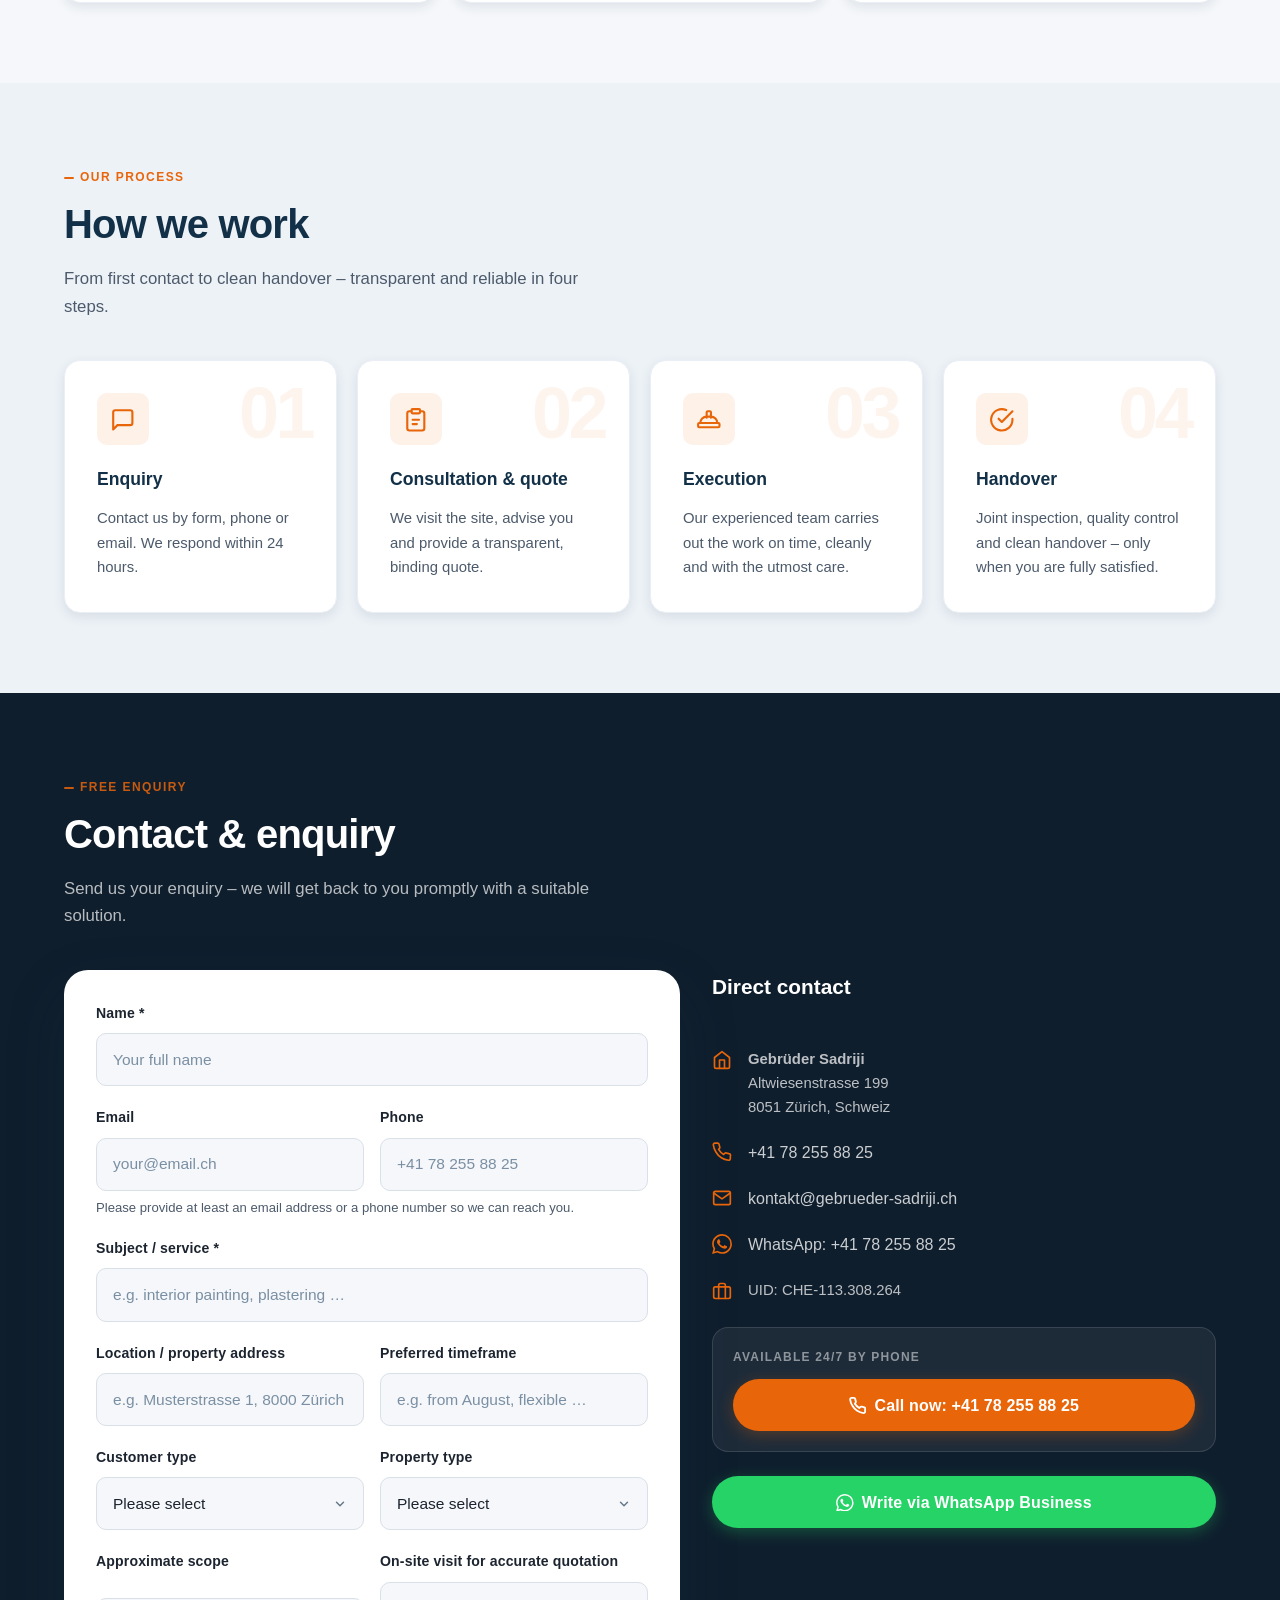
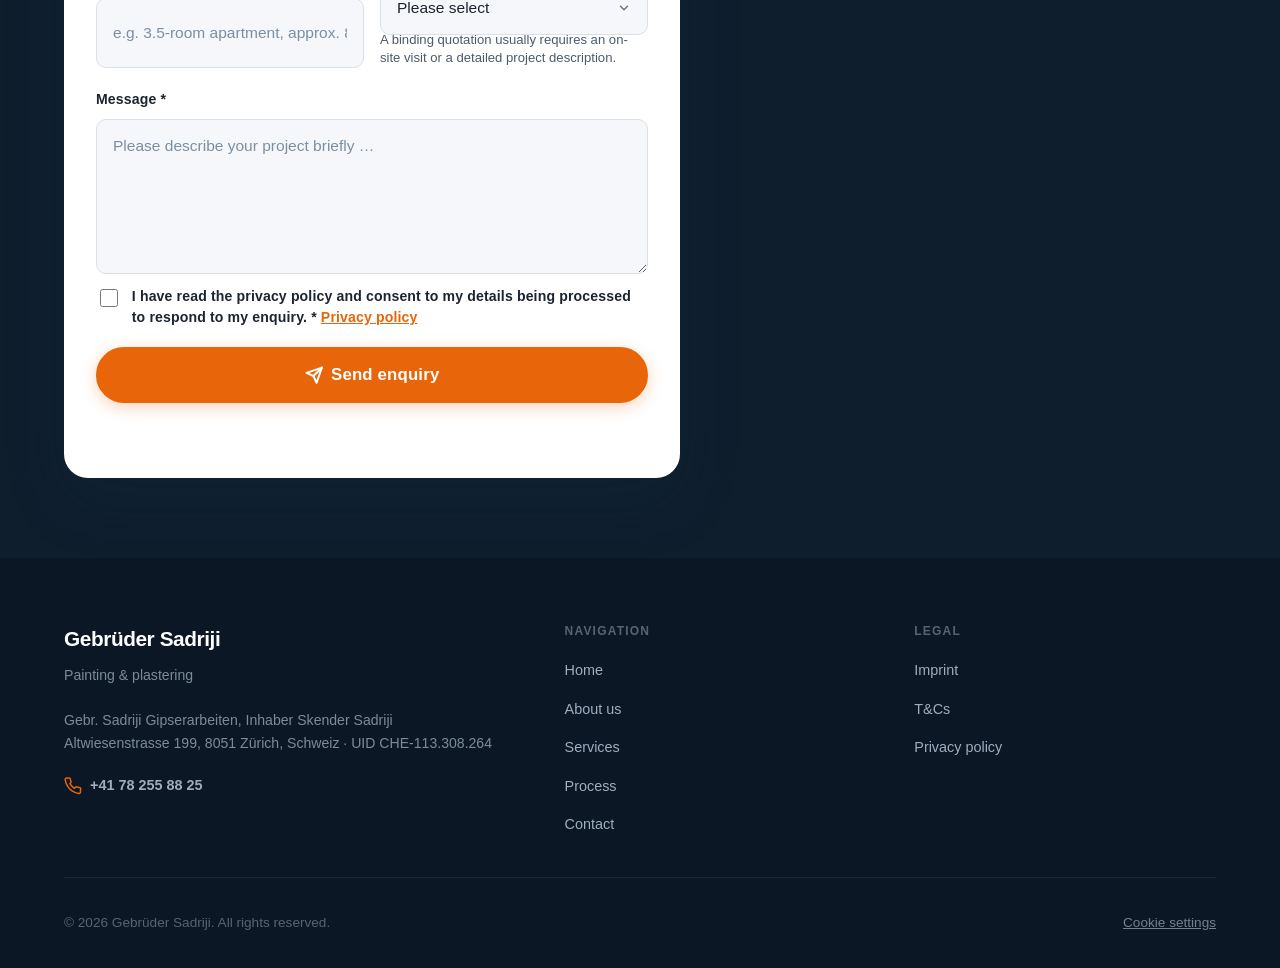
==== commit 8fc3748f: "Remove references section and shorten first USP card copy" ====
--- a/index.html
+++ b/index.html
@@ -293,8 +293,8 @@
                   <path d="M15.477 12.89 17 22l-5-3-5 3 1.523-9.11"></path>
                 </svg>
               </div>
-              <h3 data-i18n="usp.card1.title">Ein starkes Team durch unterschiedliche Fachkompetenzen</h3>
-              <p data-i18n="usp.card1.text">Qualität entsteht, wenn Kompetenzen gezielt eingesetzt werden. Unser Team vereint erfahrene Fachleute mit unterschiedlichen Stärken, fundiertem Fachwissen und handwerklichem Können. So realisieren wir jedes Projekt effizient, präzise und auf hohem Qualitätsniveau.</p>
+              <h3 data-i18n="usp.card1.title">Starke Fachkompetenzen</h3>
+              <p data-i18n="usp.card1.text">Unser Team vereint Erfahrung, Fachwissen und handwerkliches Können. So werden Arbeiten gezielt, effizient und auf hohem Qualitätsniveau ausgeführt.</p>
             </article>
             <article class="usp-card reveal" style="--reveal-delay: 0.1s">
               <div class="usp-icon-wrap" aria-hidden="true">
@@ -495,19 +495,6 @@
               <h3 data-i18n="process.step4.title">Umsetzung &amp; Abschluss</h3>
               <p data-i18n="process.step4.text">Nach Ihrer Zusage wird der Auftrag ausgeführt. Zum Schluss wird das Ergebnis gemeinsam geprüft und der Auftrag abgeschlossen.</p>
             </article>
-          </div>
-        </div>
-      </section>
-
-      <!-- ================================================================
-           REFERENZEN / GALERIE (vorerst ausgeblendet – kein echtes Bildmaterial)
-      ================================================================ -->
-      <section id="referenzen" class="section">
-        <div class="container">
-          <p class="section-eyebrow reveal">Unsere Arbeiten</p>
-          <h2 class="reveal">Referenzen</h2>
-          <div class="references-note reveal" role="note" aria-label="Hinweis zu Referenzen und Projektbeispielen">
-            <p>Referenzen und Projektbeispiele stellen wir Ihnen auf Anfrage gerne zur Verfügung.</p>
           </div>
         </div>
       </section>
--- a/css/style.css
+++ b/css/style.css
@@ -826,67 +826,6 @@
 .step-icon-wrap .icon { width: 1.6rem; height: 1.6rem; }
 .step-card h3 { margin: 0 0 var(--space-3); font-size: 1.1rem; font-weight: 800; color: var(--color-primary); }
 .step-card p  { margin: 0; color: var(--color-text-soft); font-size: 0.93rem; line-height: 1.65; }
-
-/* ================================================================
-   GALERIE / REFERENZEN (vorbereitet, vorerst ausgeblendet)
-================================================================ */
-.gallery-grid { display: grid; gap: var(--space-4); }
-.gallery-item {
-  margin: 0;
-  border-radius: var(--radius-lg);
-  overflow: hidden;
-  background: var(--color-surface);
-  box-shadow: var(--shadow-sm);
-  border: 1px solid var(--color-border-soft);
-  transition: var(--transition-base);
-}
-.gallery-item:hover { transform: translateY(-4px); box-shadow: var(--shadow-lg); }
-.gallery-img-wrap { overflow: hidden; aspect-ratio: 4 / 3; }
-.gallery-item img { width: 100%; height: 100%; object-fit: cover; transition: transform 0.5s ease; }
-.gallery-item:hover img { transform: scale(1.06); }
-.gallery-item figcaption { padding: var(--space-3) var(--space-4); color: var(--color-text-soft); font-size: 0.88rem; font-weight: 600; }
-
-/* ================================================================
-   TESTIMONIALS (vorbereitet, vorerst ausgeblendet)
-================================================================ */
-.testimonial-grid { display: grid; gap: var(--space-5); }
-.references-note {
-  background: #fff;
-  border: 1px solid var(--color-border);
-  border-radius: var(--radius-md);
-  padding: var(--space-5);
-  box-shadow: var(--shadow-sm);
-  max-width: 48rem;
-}
-.references-note p {
-  margin: 0;
-  color: var(--color-text);
-  line-height: 1.65;
-}
-.testimonial-card {
-  background: var(--color-surface);
-  border-radius: var(--radius-lg);
-  box-shadow: var(--shadow-sm);
-  border: 1px solid var(--color-border-soft);
-  padding: var(--space-8);
-  transition: var(--transition-base);
-  display: flex;
-  flex-direction: column;
-  gap: var(--space-5);
-}
-.testimonial-card:hover { transform: translateY(-4px); box-shadow: var(--shadow-lg); }
-.testimonial-stars { display: flex; gap: 3px; }
-.testimonial-card blockquote { margin: 0; flex: 1; }
-.testimonial-card blockquote p { margin: 0; color: var(--color-text); font-size: 0.97rem; line-height: 1.7; font-style: italic; }
-.testimonial-author {
-  display: flex;
-  flex-direction: column;
-  gap: 2px;
-  border-top: 1px solid var(--color-border-soft);
-  padding-top: var(--space-4);
-}
-.testimonial-author strong { font-size: 0.9rem; color: var(--color-text); }
-.testimonial-author span   { font-size: 0.82rem; color: var(--color-text-muted); }
 
 /* ================================================================
    KONTAKT-SEKTION
@@ -1181,8 +1120,6 @@
   .usp-grid   { grid-template-columns: repeat(2, minmax(0, 1fr)); }
   .service-grid { grid-template-columns: repeat(3, minmax(0, 1fr)); }
   .steps-grid { grid-template-columns: repeat(2, minmax(0, 1fr)); }
-  .gallery-grid { grid-template-columns: repeat(3, minmax(0, 1fr)); }
-  .testimonial-grid { grid-template-columns: repeat(3, minmax(0, 1fr)); }
   .contact-grid { grid-template-columns: 1.1fr 0.9fr; align-items: start; }
   .form-row { grid-template-columns: 1fr 1fr; }
   .footer-grid { grid-template-columns: 1.5fr 1fr 1fr; gap: var(--space-12); }
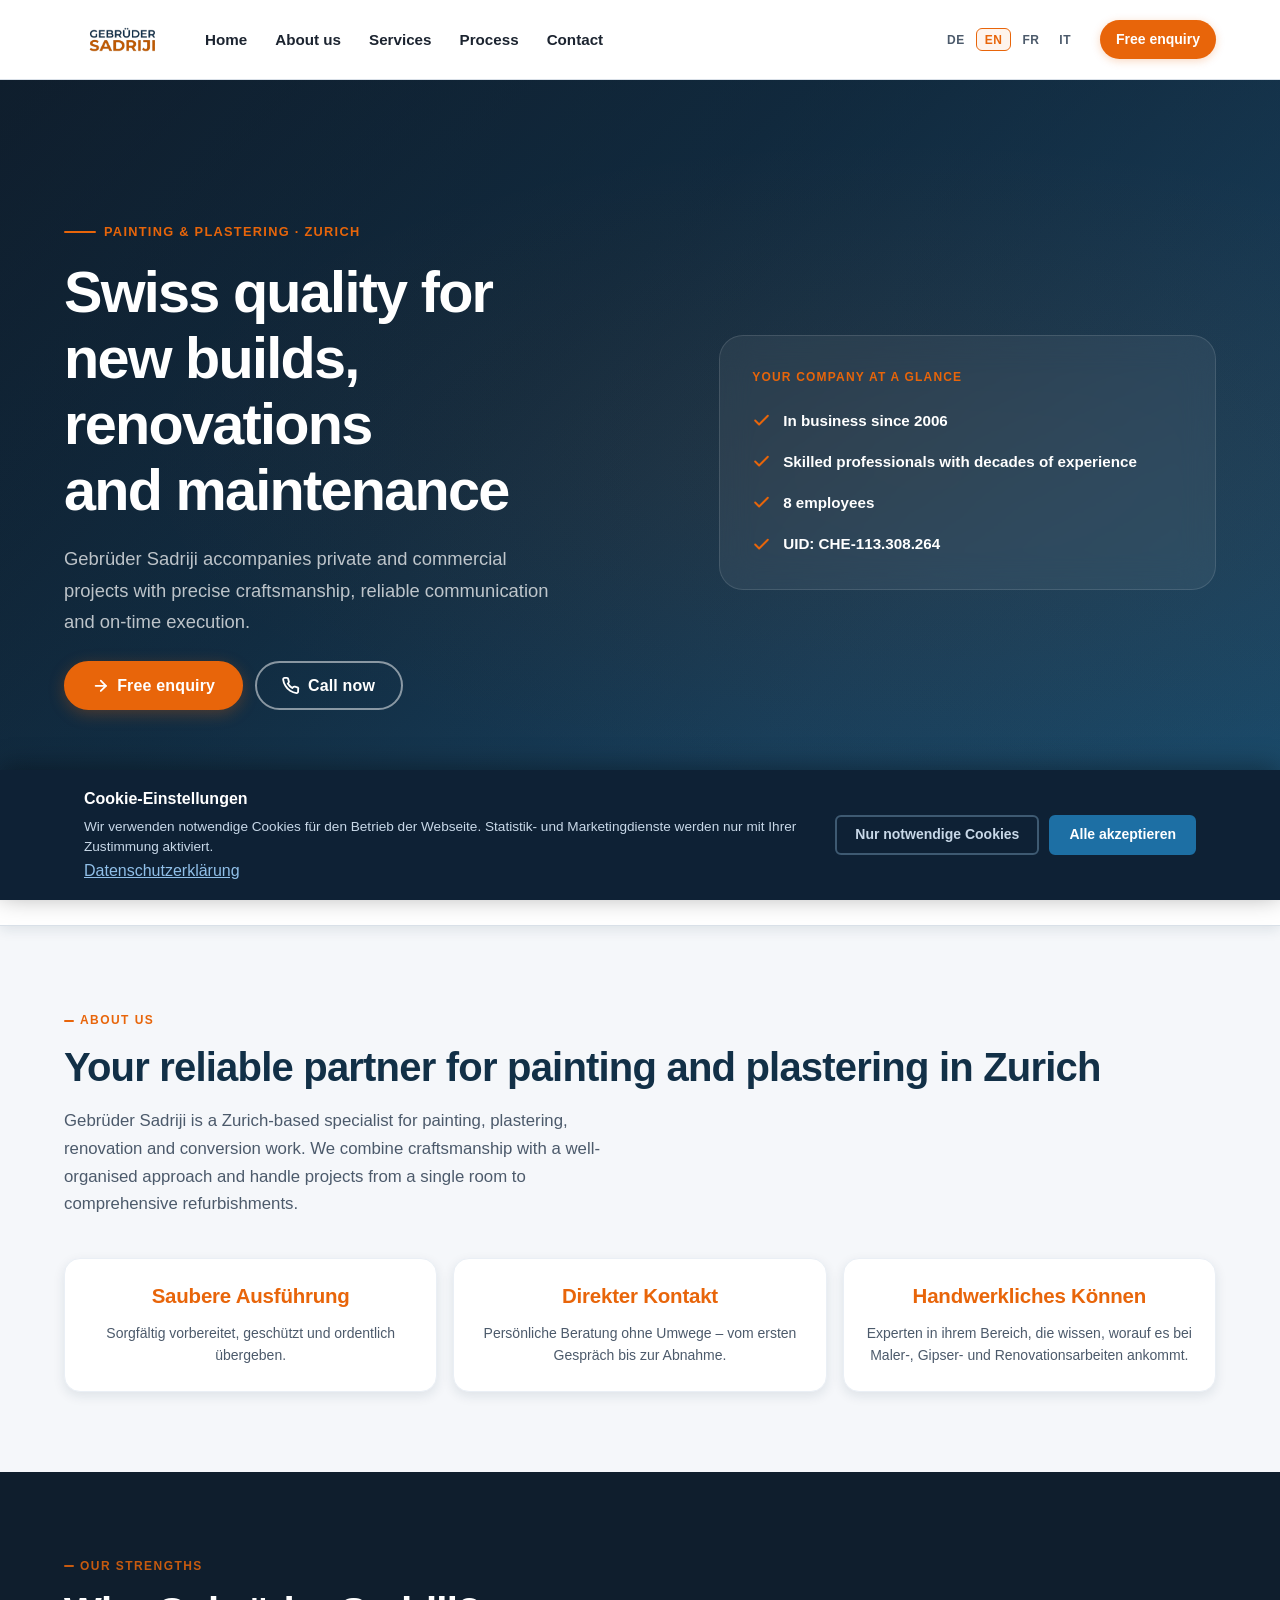
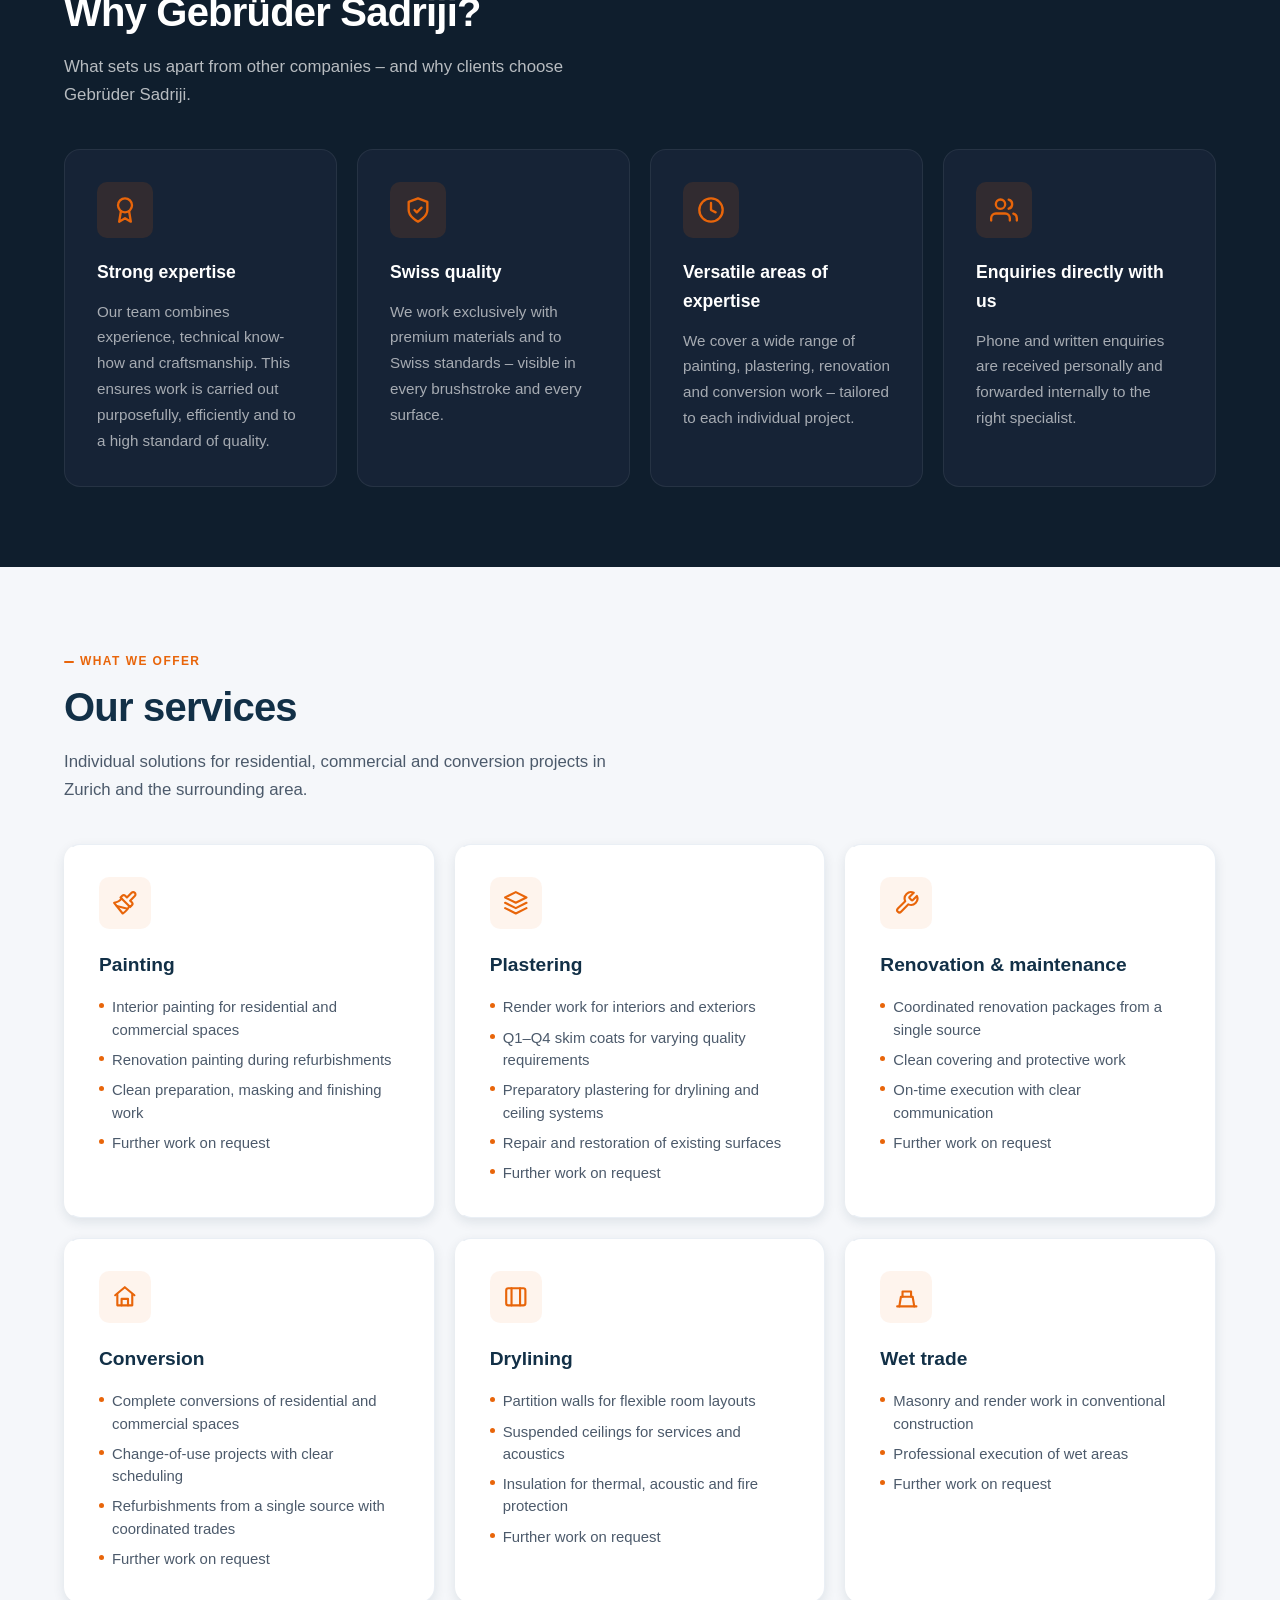
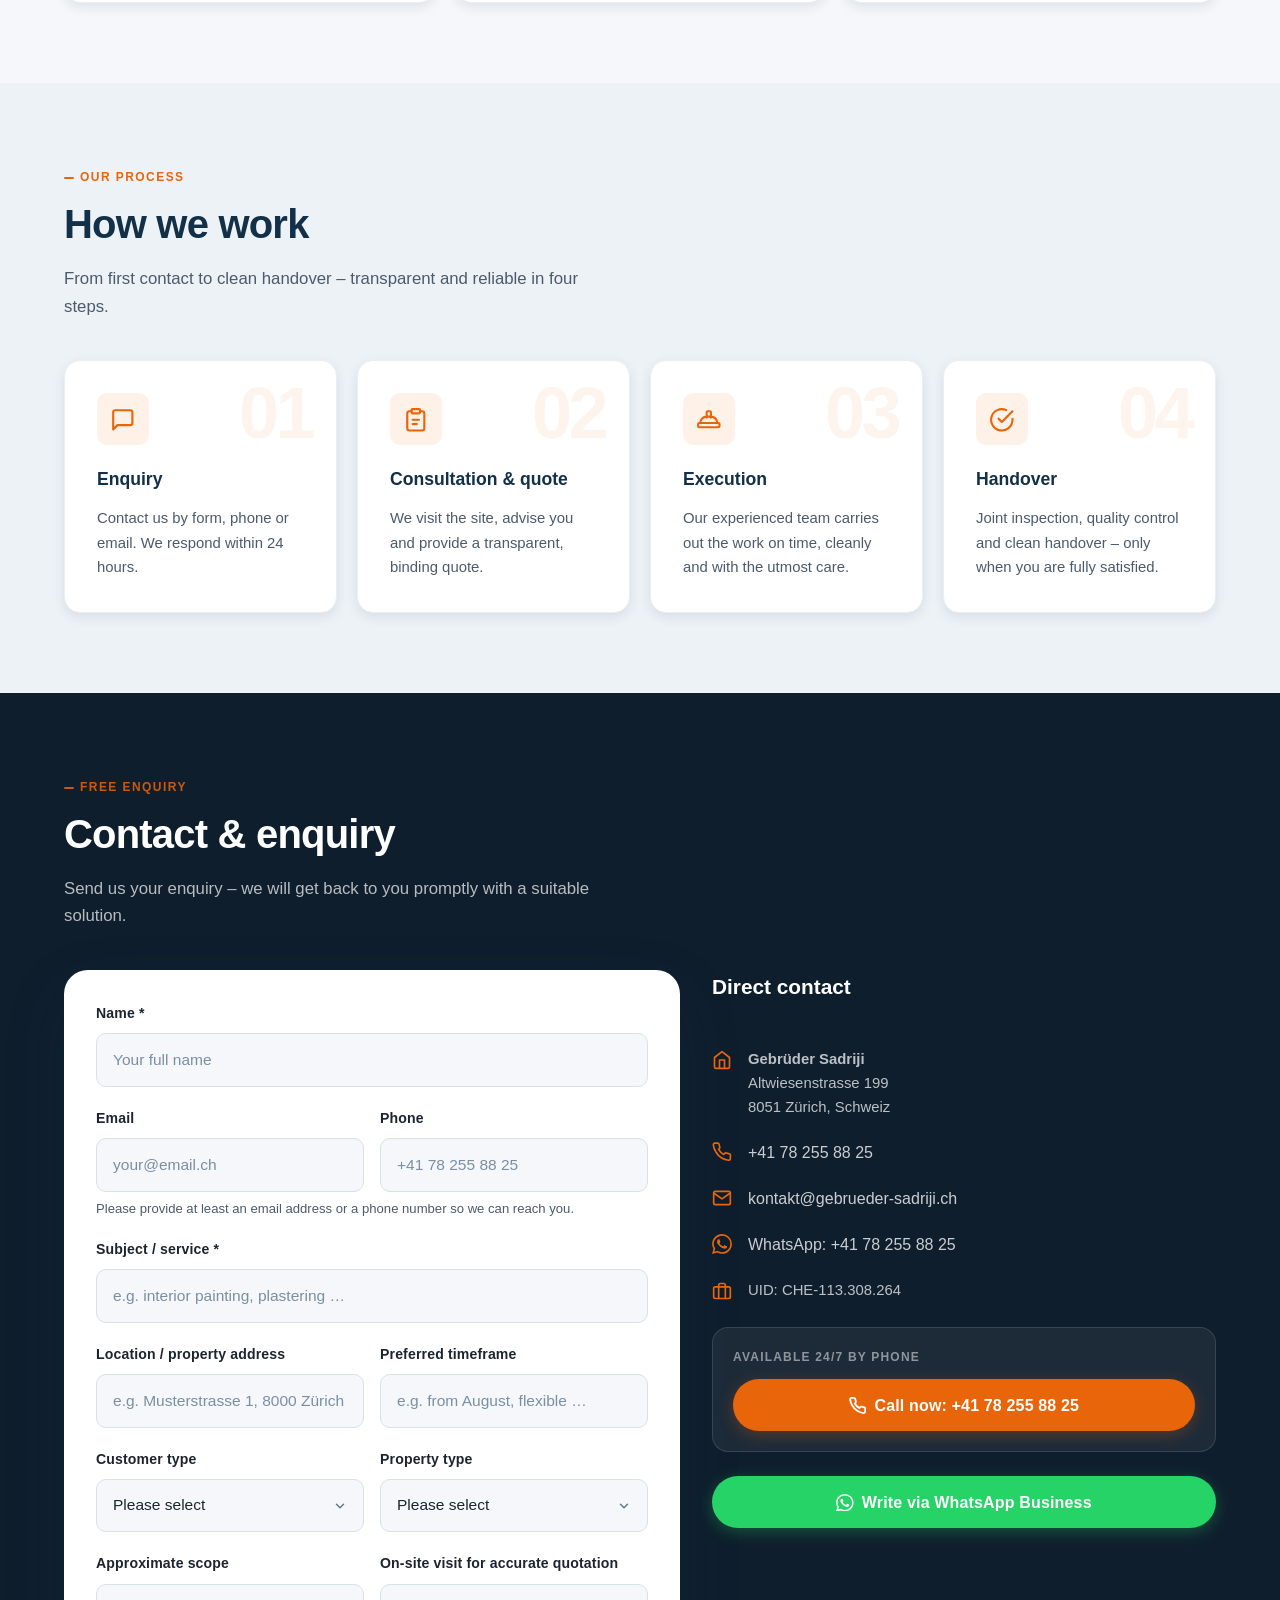
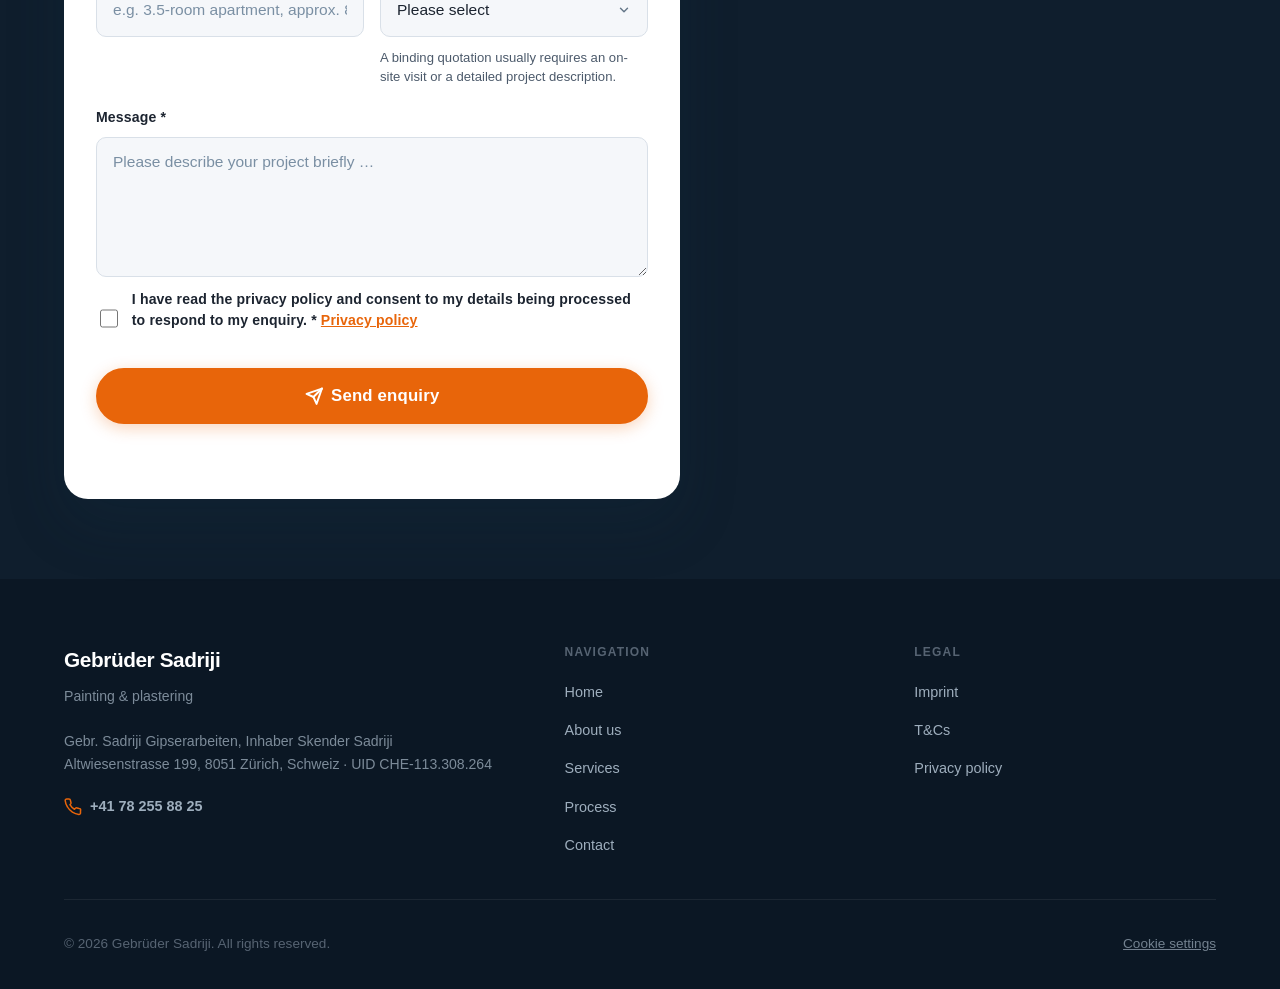
==== commit 7d2a1175: "Refine contact options and desktop language switcher placement" ====
--- a/index.html
+++ b/index.html
@@ -130,13 +130,19 @@
           </ul>
 
           <!-- Language Switcher -->
-          <div class="lang-switcher" role="navigation" aria-label="Sprache wählen">
+          <div class="lang-switcher lang-switcher-mobile" role="navigation" aria-label="Sprache wählen">
             <button class="lang-btn" data-lang="de" aria-label="Deutsch" title="Deutsch">DE</button>
             <button class="lang-btn" data-lang="en" aria-label="English" title="English">EN</button>
             <button class="lang-btn" data-lang="fr" aria-label="Français" title="Français">FR</button>
             <button class="lang-btn" data-lang="it" aria-label="Italiano" title="Italiano">IT</button>
           </div>
         </nav>
+        <div class="lang-switcher lang-switcher-desktop" role="navigation" aria-label="Sprache wählen">
+          <button class="lang-btn" data-lang="de" aria-label="Deutsch" title="Deutsch">DE</button>
+          <button class="lang-btn" data-lang="en" aria-label="English" title="English">EN</button>
+          <button class="lang-btn" data-lang="fr" aria-label="Français" title="Français">FR</button>
+          <button class="lang-btn" data-lang="it" aria-label="Italiano" title="Italiano">IT</button>
+        </div>
 
         <a class="header-cta" href="#kontakt" data-i18n="nav.cta">
           <!-- Anfrage-Icon -->
@@ -583,7 +589,6 @@
                       <option value="" data-i18n="form.select.placeholder">Bitte wählen</option>
                       <option value="Ja, bitte Termin vereinbaren" data-i18n="form.visit.yes">Ja, bitte Termin vereinbaren</option>
                       <option value="Nein, zuerst grobe Einschätzung" data-i18n="form.visit.no">Nein, zuerst grobe Einschätzung</option>
-                      <option value="Noch offen" data-i18n="form.visit.open">Noch offen</option>
                     </select>
                     <p class="form-hint" data-i18n="form.visit.hint">Für eine verbindliche Offerte ist in der Regel eine Besichtigung oder eine genaue Projektbeschreibung erforderlich.</p>
                   </div>
--- a/css/style.css
+++ b/css/style.css
@@ -334,6 +334,7 @@
   padding: var(--space-3) var(--space-3) var(--space-2);
   justify-content: flex-start;
 }
+.lang-switcher-desktop { display: none; }
 .lang-btn {
   background: transparent;
   border: 1px solid transparent;
@@ -842,9 +843,11 @@
   padding: var(--space-8);
 }
 .contact-form { display: grid; gap: var(--space-5); }
-.form-field   { display: grid; gap: var(--space-2); }
-.form-row     { display: grid; gap: var(--space-4); grid-template-columns: 1fr; }
-.form-hint    { margin: calc(-1 * var(--space-3)) 0 0; color: var(--color-text-soft); font-size: 0.82rem; line-height: 1.4; }
+.form-field   { display: grid; gap: var(--space-2); min-width: 0; align-content: start; }
+.form-row     { display: grid; gap: var(--space-4); grid-template-columns: 1fr; align-items: start; }
+.form-hint    { margin: 0; color: var(--color-text-soft); font-size: 0.82rem; line-height: 1.4; }
+.contact-form > .form-hint { margin-top: calc(-1 * var(--space-3)); }
+.form-field .form-hint { margin-top: var(--space-1); }
 
 .contact-form label {
   font-size: 0.88rem;
@@ -856,14 +859,25 @@
 .contact-form select,
 .contact-form textarea {
   width: 100%;
+  box-sizing: border-box;
   border: 1.5px solid var(--color-border);
   border-radius: var(--radius-md);
   padding: 0.8rem 1rem;
   font: inherit;
   font-size: 0.97rem;
+  line-height: 1.45;
   background: var(--color-bg);
   color: var(--color-text);
   transition: border-color 0.2s ease, box-shadow 0.2s ease;
+}
+.contact-form input,
+.contact-form select {
+  min-height: 3.35rem;
+  height: 3.35rem;
+}
+#umfang {
+  min-height: 3.35rem;
+  height: 3.35rem;
 }
 .contact-form select {
   cursor: pointer;
@@ -1112,7 +1126,8 @@
     padding: 0;
     gap: 2px;
   }
-  .header-cta { display: inline-flex; }
+  .lang-switcher-mobile { display: none; }
+  .lang-switcher-desktop { display: flex; }
 
   .hero-grid { grid-template-columns: 1.1fr 0.9fr; gap: var(--space-12); }
 
@@ -1121,7 +1136,7 @@
   .service-grid { grid-template-columns: repeat(3, minmax(0, 1fr)); }
   .steps-grid { grid-template-columns: repeat(2, minmax(0, 1fr)); }
   .contact-grid { grid-template-columns: 1.1fr 0.9fr; align-items: start; }
-  .form-row { grid-template-columns: 1fr 1fr; }
+  .form-row { grid-template-columns: repeat(2, minmax(0, 1fr)); }
   .footer-grid { grid-template-columns: 1.5fr 1fr 1fr; gap: var(--space-12); }
 
   .trust-strip-inner { flex-wrap: nowrap; justify-content: space-between; }
@@ -1132,6 +1147,20 @@
    RESPONSIVE – DESKTOP (≥ 64rem / 1024px)
 ================================================================ */
 @media (min-width: 64rem) {
+  .header-cta { display: inline-flex; }
+  .main-nav {
+    width: 100%;
+    min-width: 0;
+    justify-content: flex-end;
+  }
+  .main-nav ul {
+    margin-right: auto;
+  }
+  .lang-switcher-desktop {
+    margin-left: var(--space-5);
+    margin-right: var(--space-2);
+    flex-shrink: 0;
+  }
   .steps-grid { grid-template-columns: repeat(4, minmax(0, 1fr)); }
   .usp-grid   { grid-template-columns: repeat(4, minmax(0, 1fr)); }
   .floating-call-text { display: inline; }
@@ -1309,6 +1338,7 @@
   background: #0e2135;
   color: #f0f4f8;
   box-shadow: 0 -4px 24px rgba(0, 0, 0, 0.35);
+  padding-bottom: env(safe-area-inset-bottom);
   transform: translateY(100%);
   transition: transform 0.35s cubic-bezier(0.4, 0, 0.2, 1);
 }
@@ -1353,6 +1383,7 @@
 .gs-consent-actions {
   display: flex;
   gap: 0.625rem;
+  flex-wrap: wrap;
   flex-shrink: 0;
 }
 .gs-consent-btn {
@@ -1393,6 +1424,10 @@
   }
   .gs-consent-actions {
     width: 100%;
-    justify-content: flex-end;
+    justify-content: stretch;
   }
-}
+  .gs-consent-btn {
+    flex: 1 1 10.5rem; /* vermeidet gequetschte Labels auf iPhone-Breiten */
+    min-height: 44px;
+  }
+}
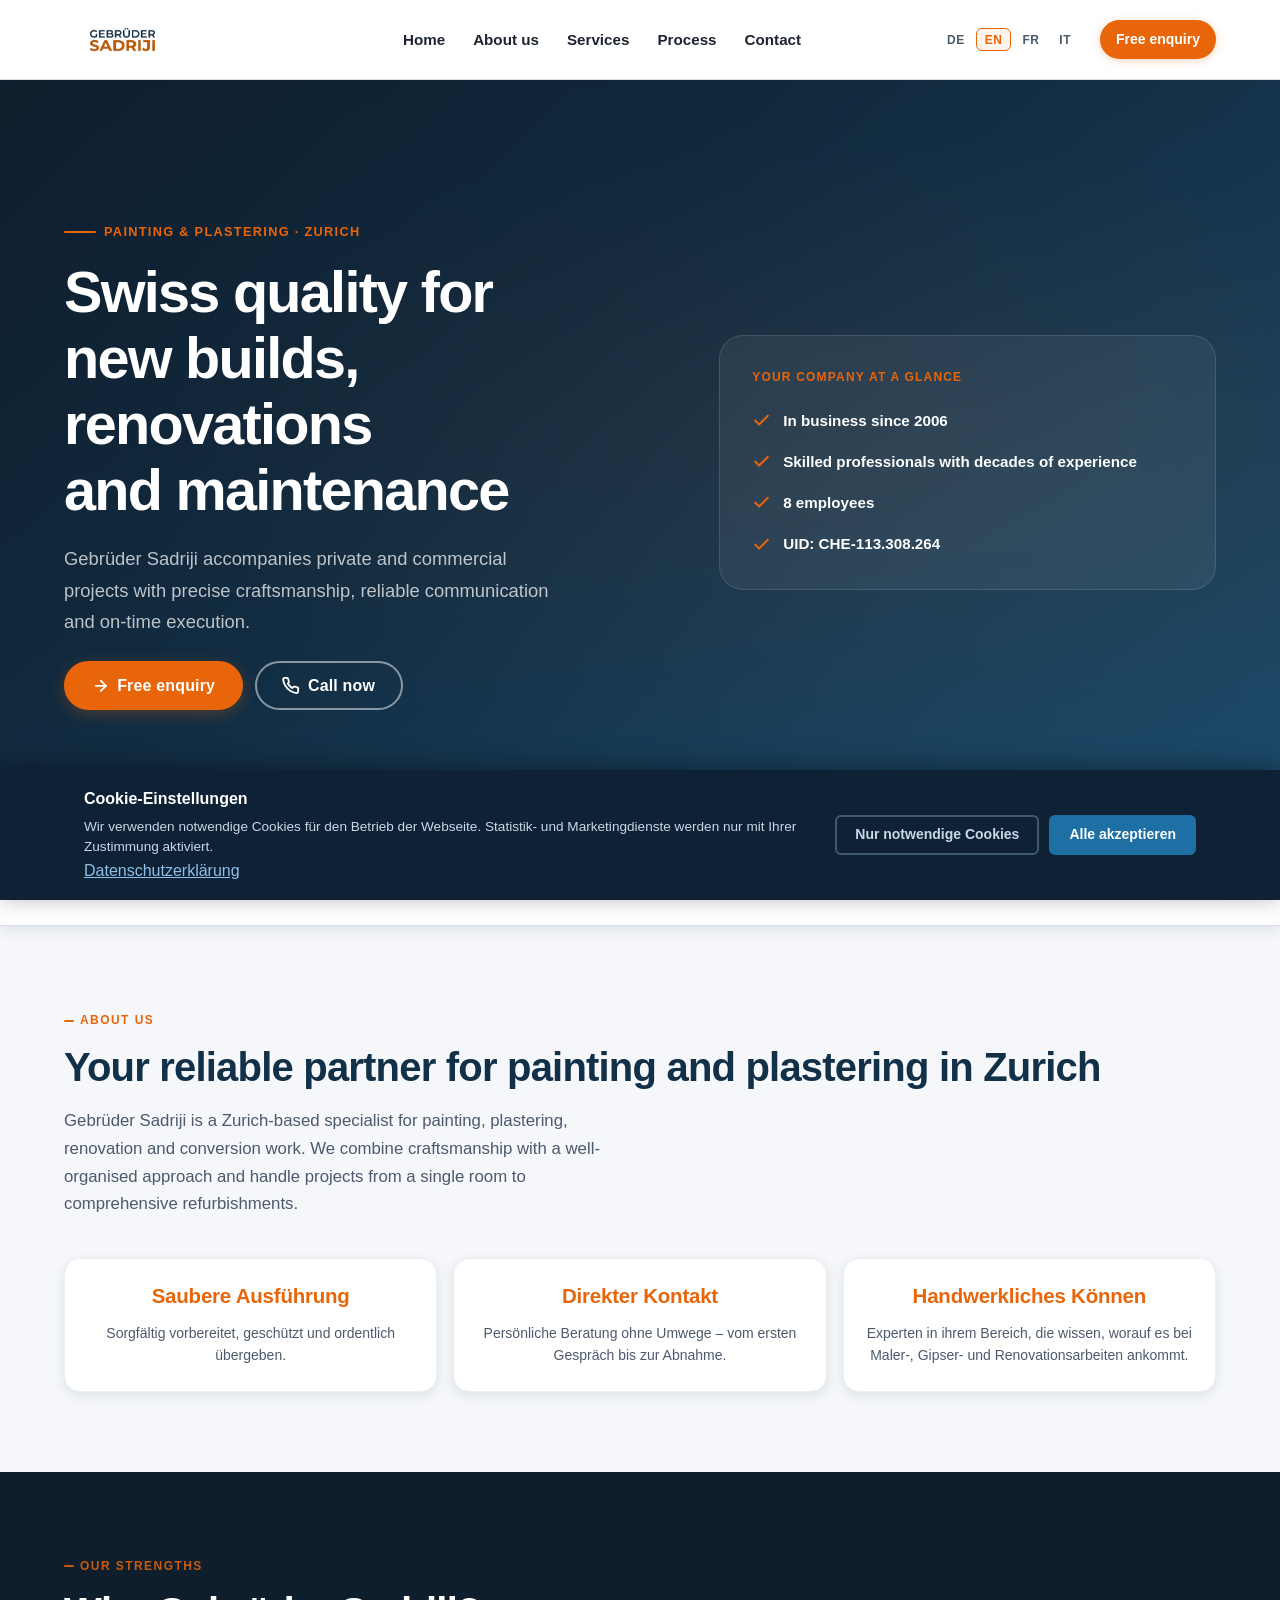
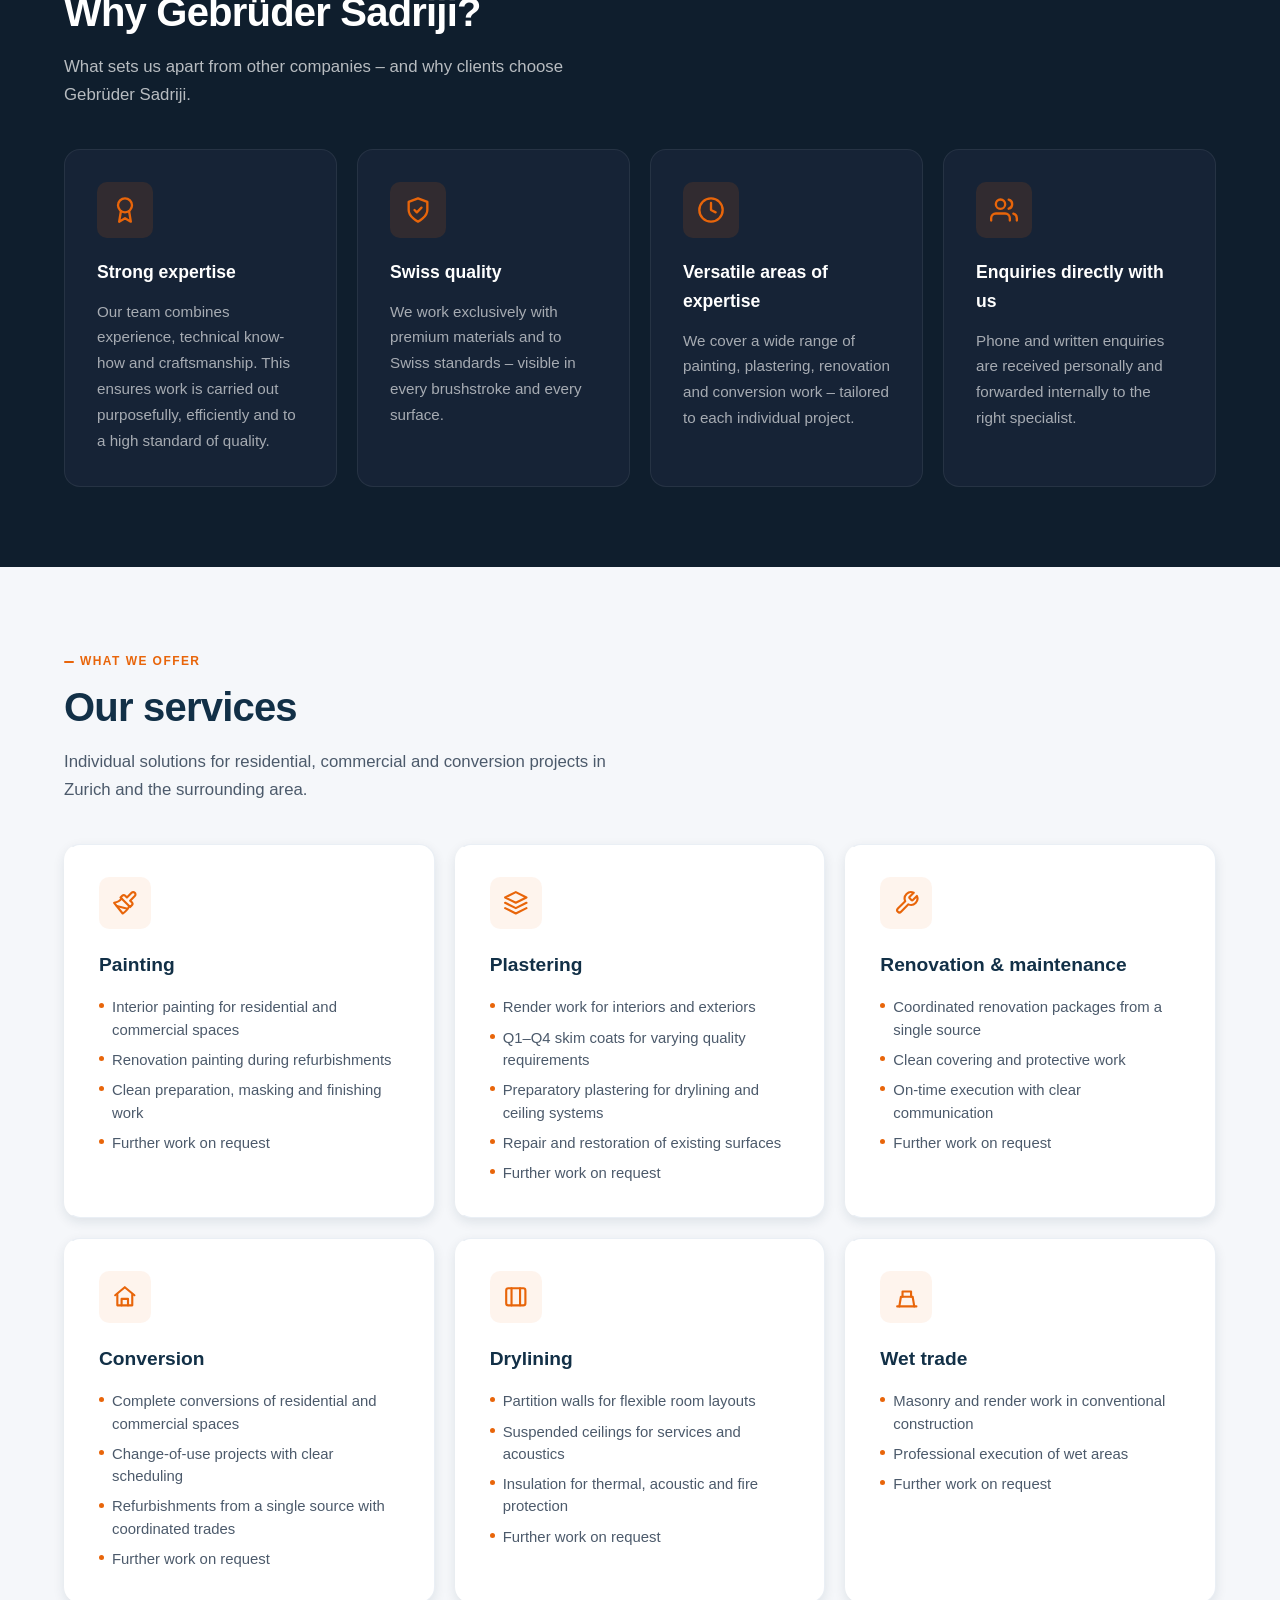
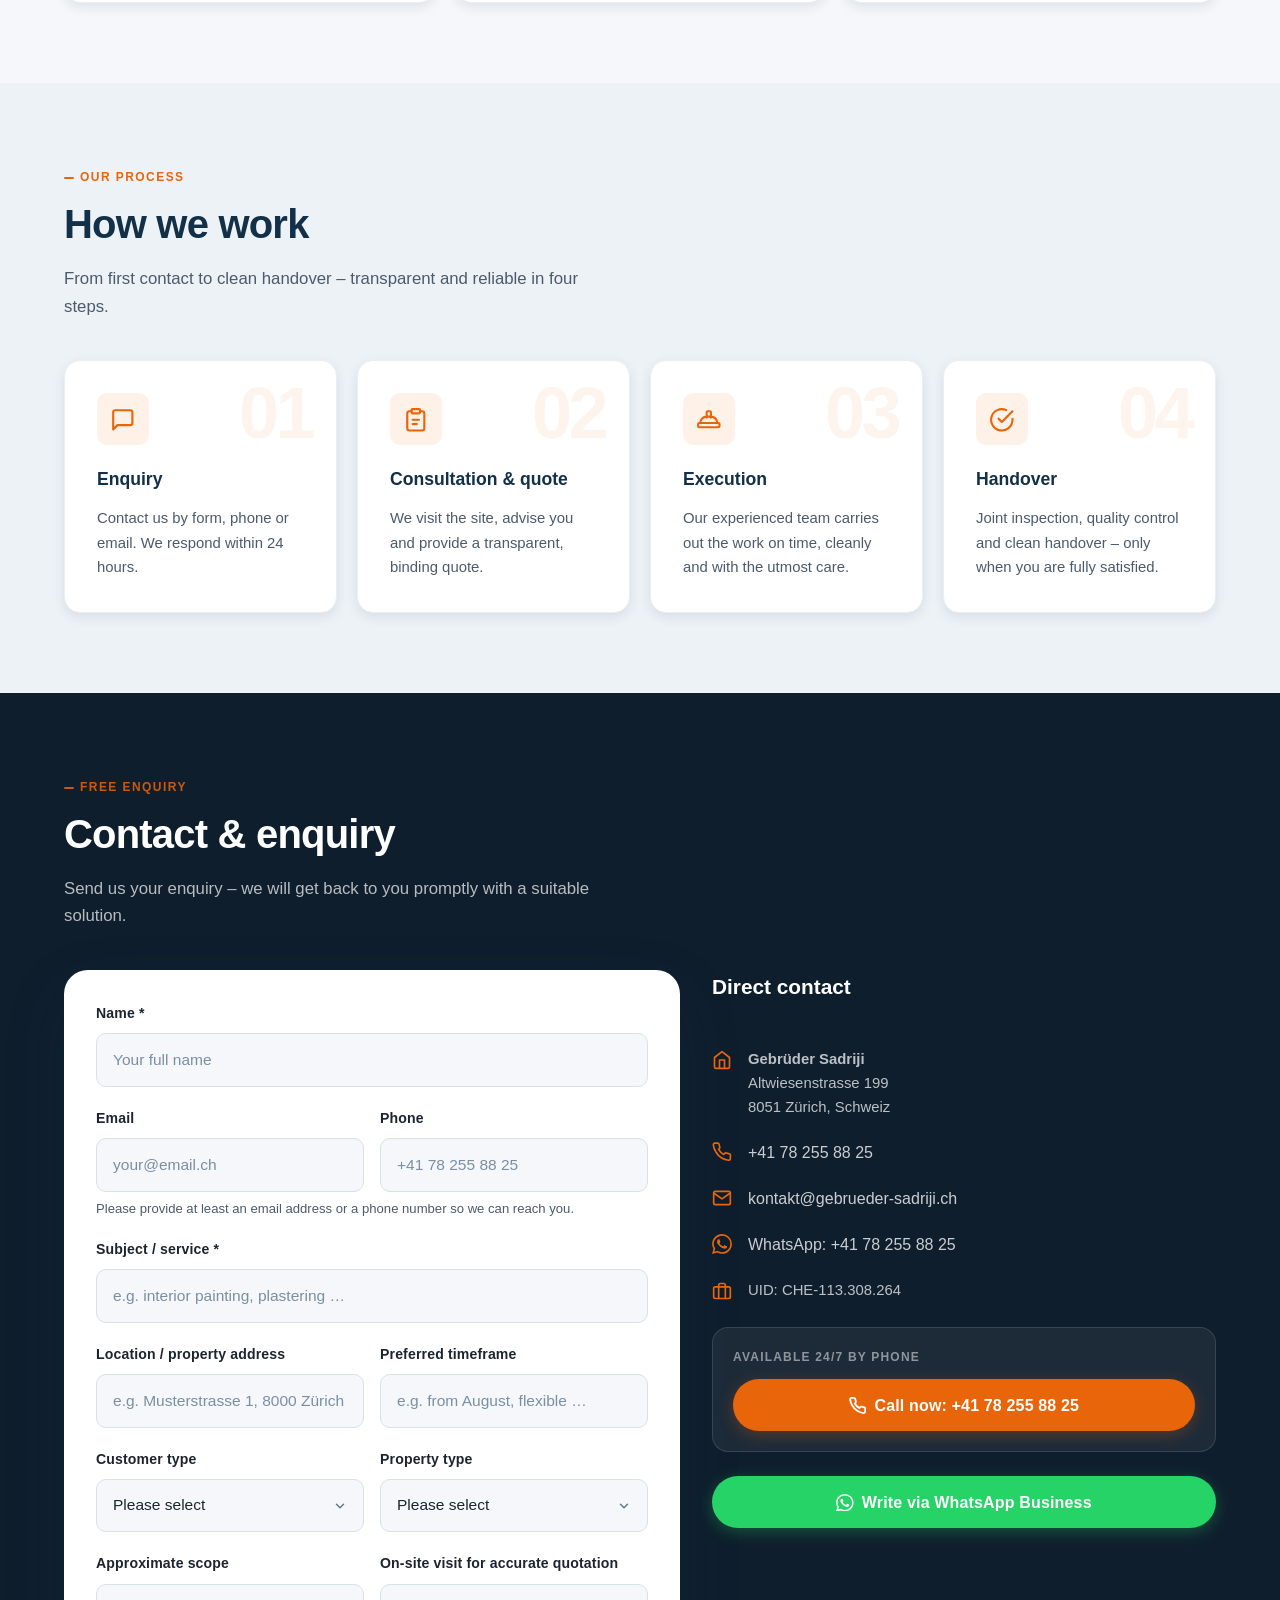
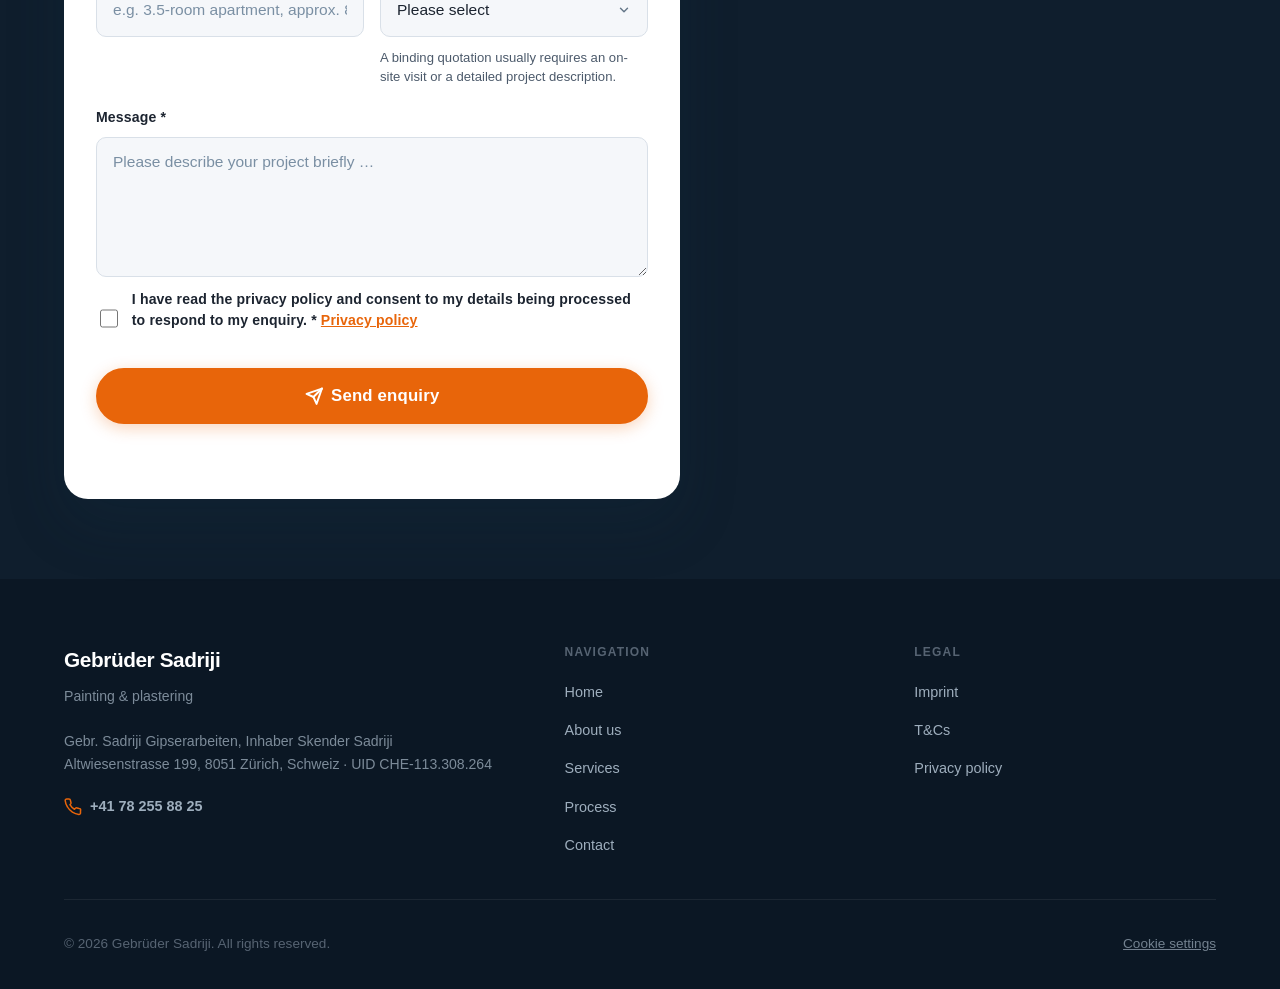
==== commit d901ed13: "LocalBusiness-Angebotskatalog ergänzen" ====
--- a/index.html
+++ b/index.html
@@ -51,7 +51,55 @@
         },
         "areaServed": "Zürich und Umgebung",
         "priceRange": "$$",
-        "description": "Maler-, Gipser-, Renovations-, Umbau-, Trockenbau- und Nassbauarbeiten in Zürich und Umgebung."
+        "description": "Fachbetrieb für Malerarbeiten, Gipserarbeiten, Renovation, Umbau, Trockenbau und Nassbau in Zürich und Umgebung.",
+        "hasOfferCatalog": {
+          "@type": "OfferCatalog",
+          "name": "Leistungen",
+          "itemListElement": [
+            {
+              "@type": "Offer",
+              "itemOffered": {
+                "@type": "Service",
+                "name": "Malerarbeiten"
+              }
+            },
+            {
+              "@type": "Offer",
+              "itemOffered": {
+                "@type": "Service",
+                "name": "Gipserarbeiten"
+              }
+            },
+            {
+              "@type": "Offer",
+              "itemOffered": {
+                "@type": "Service",
+                "name": "Renovation & Unterhalt"
+              }
+            },
+            {
+              "@type": "Offer",
+              "itemOffered": {
+                "@type": "Service",
+                "name": "Umbau"
+              }
+            },
+            {
+              "@type": "Offer",
+              "itemOffered": {
+                "@type": "Service",
+                "name": "Trockenbau"
+              }
+            },
+            {
+              "@type": "Offer",
+              "itemOffered": {
+                "@type": "Service",
+                "name": "Nassbau"
+              }
+            }
+          ]
+        }
       }
     </script>
 
@@ -137,7 +185,7 @@
             <button class="lang-btn" data-lang="it" aria-label="Italiano" title="Italiano">IT</button>
           </div>
         </nav>
-        <div class="lang-switcher lang-switcher-desktop" role="navigation" aria-label="Sprache wählen">
+        <div class="lang-switcher lang-switcher-desktop">
           <button class="lang-btn" data-lang="de" aria-label="Deutsch" title="Deutsch">DE</button>
           <button class="lang-btn" data-lang="en" aria-label="English" title="English">EN</button>
           <button class="lang-btn" data-lang="fr" aria-label="Français" title="Français">FR</button>
--- a/css/style.css
+++ b/css/style.css
@@ -62,6 +62,8 @@
   --font-base: "Segoe UI", Roboto, "Helvetica Neue", Arial, sans-serif;
   --container-max: 72rem;
   --header-height: 5rem;
+  /* Approximately 1cm left shift at 96 DPI */
+  --desktop-nav-left-shift: 37.8px;
 }
 
 /* ================================================================
@@ -334,6 +336,7 @@
   padding: var(--space-3) var(--space-3) var(--space-2);
   justify-content: flex-start;
 }
+.lang-switcher-mobile { display: flex; }
 .lang-switcher-desktop { display: none; }
 .lang-btn {
   background: transparent;
@@ -872,10 +875,6 @@
 }
 .contact-form input,
 .contact-form select {
-  min-height: 3.35rem;
-  height: 3.35rem;
-}
-#umfang {
   min-height: 3.35rem;
   height: 3.35rem;
 }
@@ -1147,17 +1146,29 @@
    RESPONSIVE – DESKTOP (≥ 64rem / 1024px)
 ================================================================ */
 @media (min-width: 64rem) {
+  .header-inner {
+    display: flex;
+    align-items: center;
+    position: relative;
+  }
   .header-cta { display: inline-flex; }
-  .main-nav {
-    width: 100%;
-    min-width: 0;
-    justify-content: flex-end;
+  :is(.main-nav, .main-nav.open) {
+    position: absolute;
+    left: calc(50% - var(--desktop-nav-left-shift));
+    top: 50%;
+    transform: translate(-50%, -50%);
+    width: max-content;
+    min-width: max-content;
+    justify-content: center;
   }
   .main-nav ul {
-    margin-right: auto;
+    margin: 0;
+    flex-wrap: nowrap;
   }
   .lang-switcher-desktop {
-    margin-left: var(--space-5);
+    display: flex;
+    margin-left: auto;
+    padding-left: var(--space-5);
     margin-right: var(--space-2);
     flex-shrink: 0;
   }
